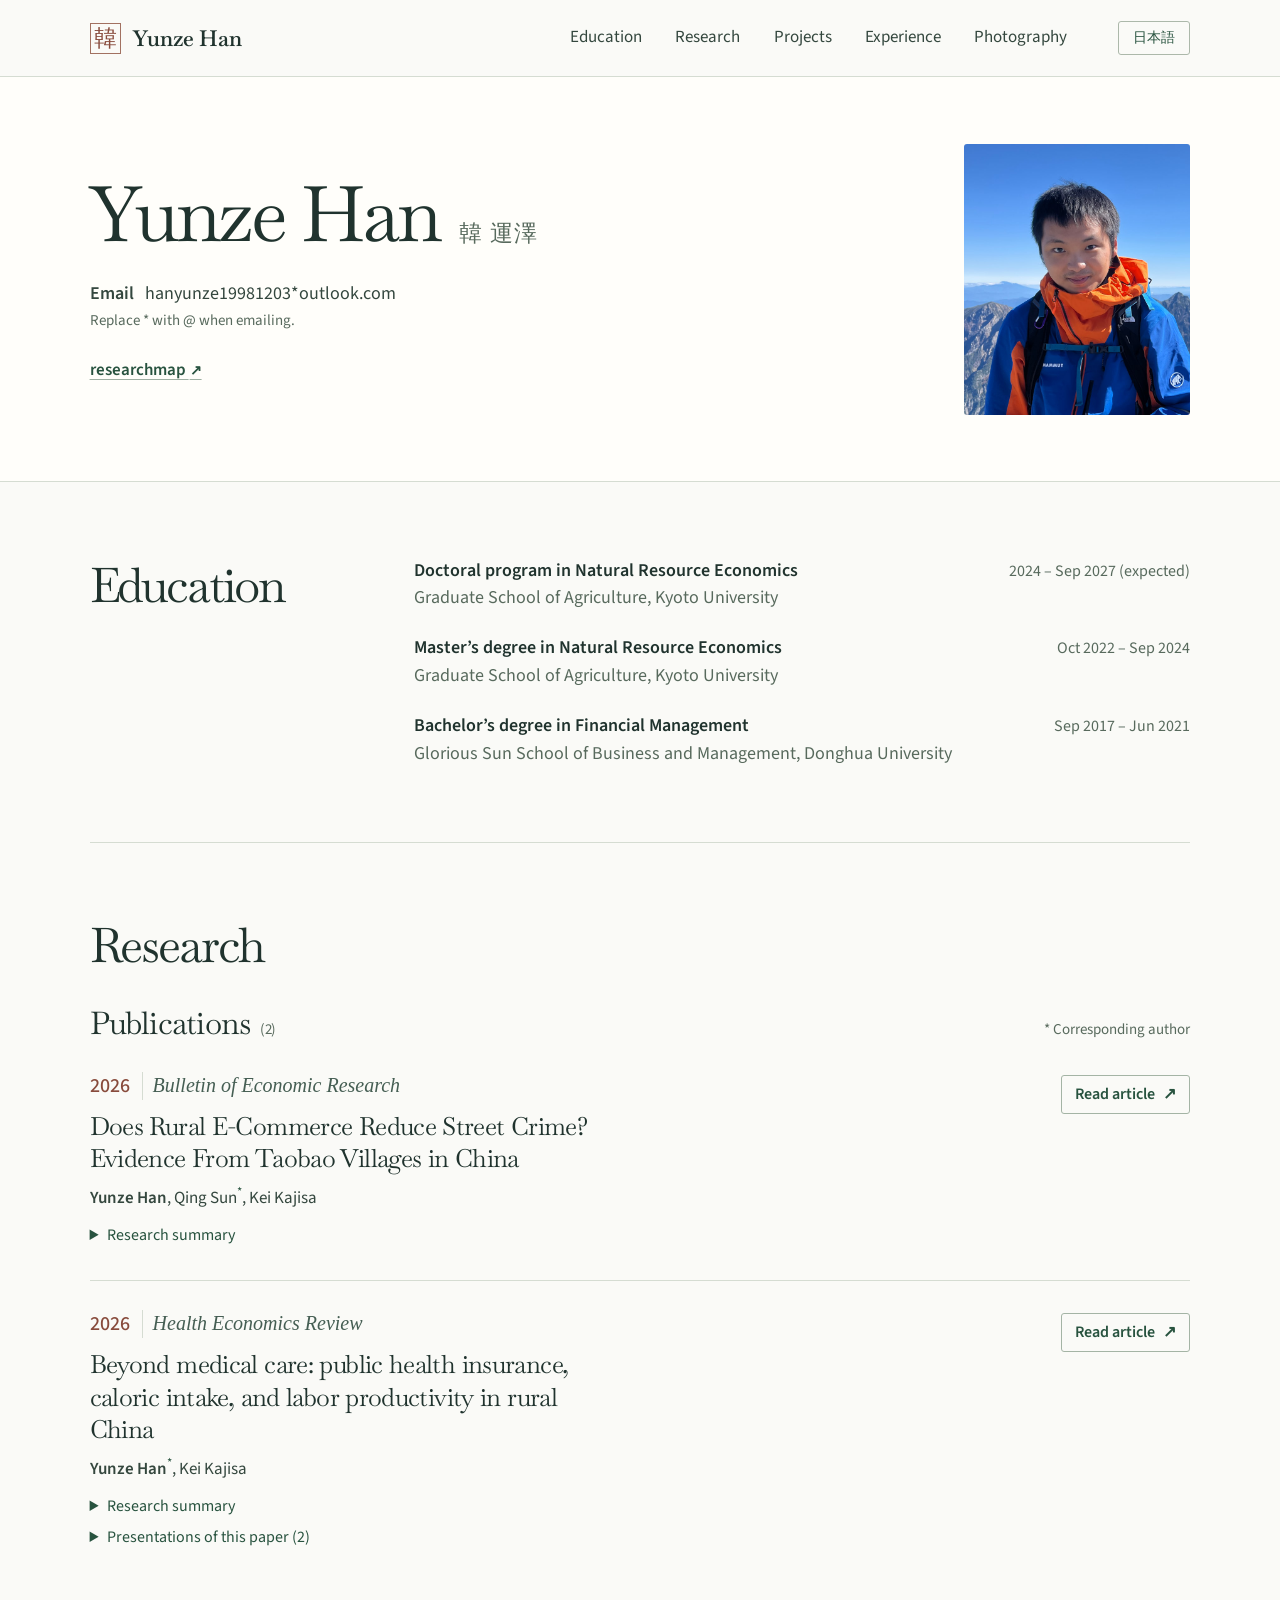
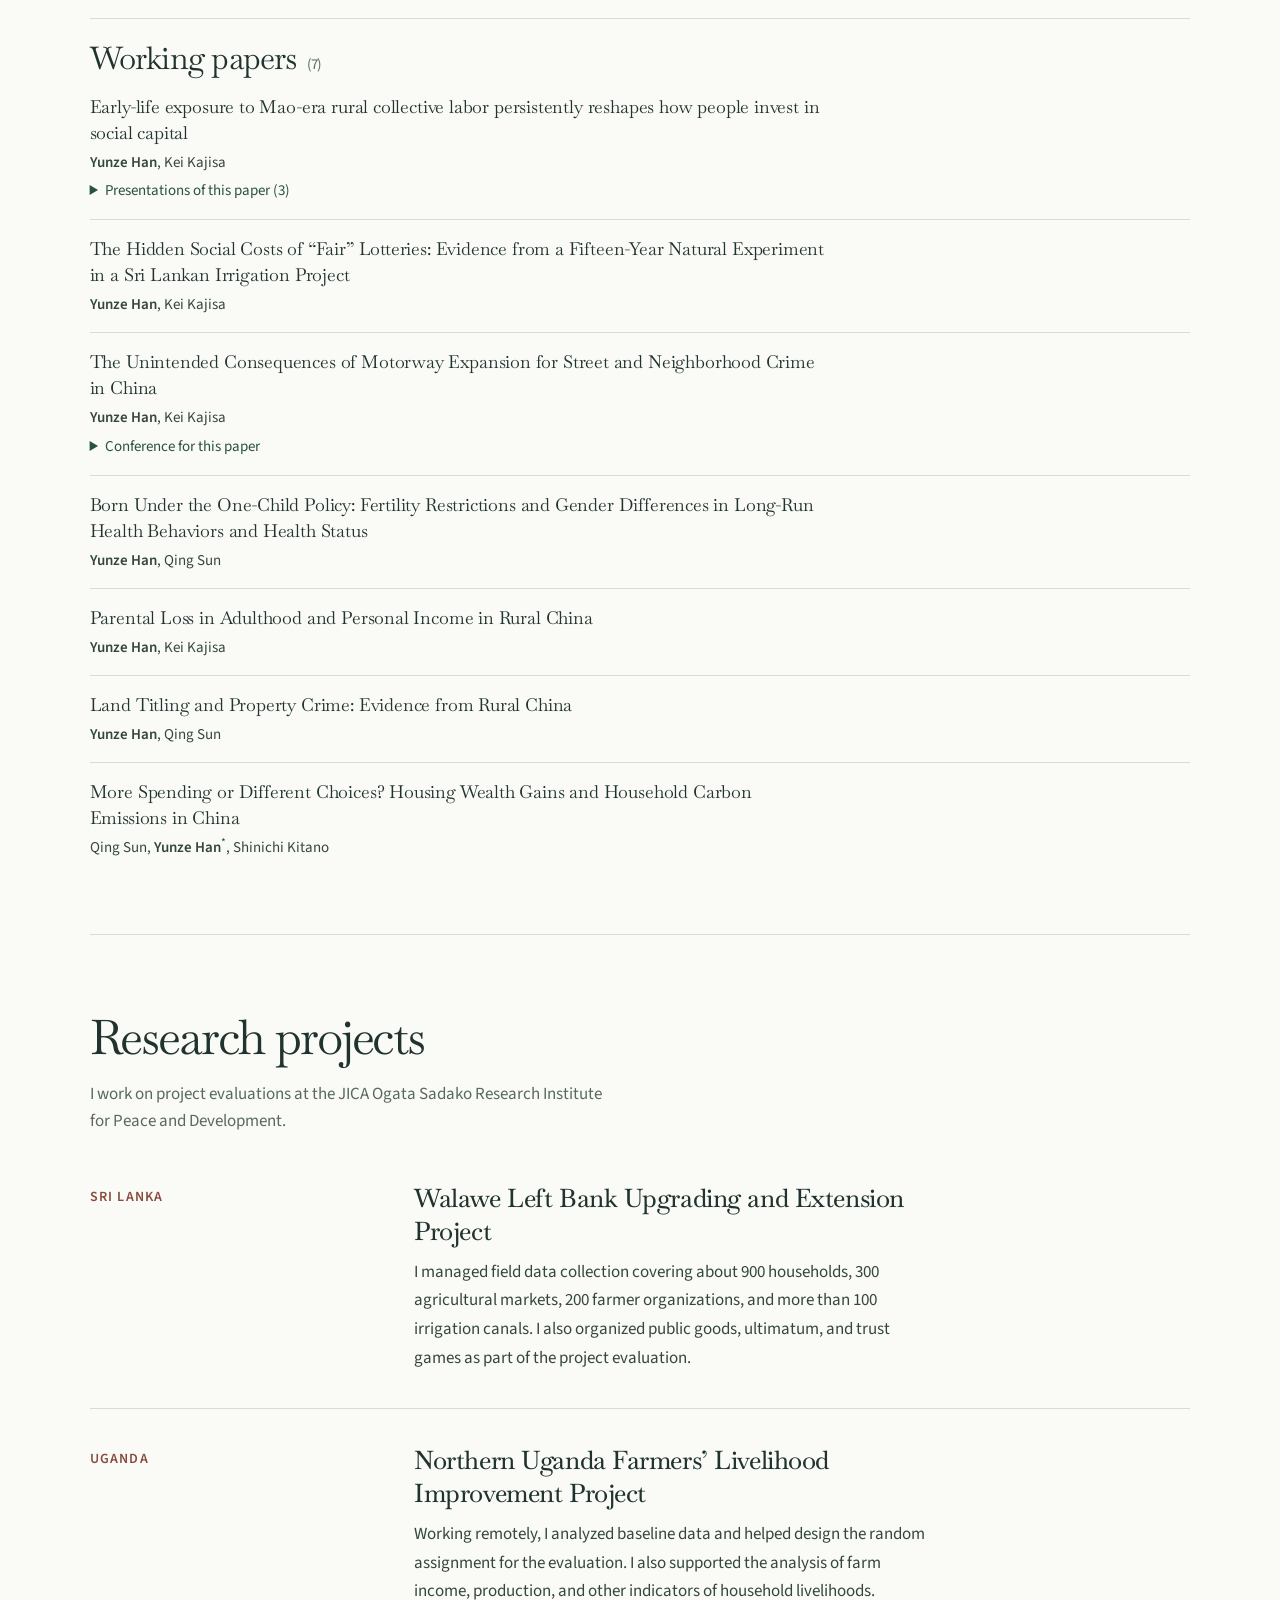
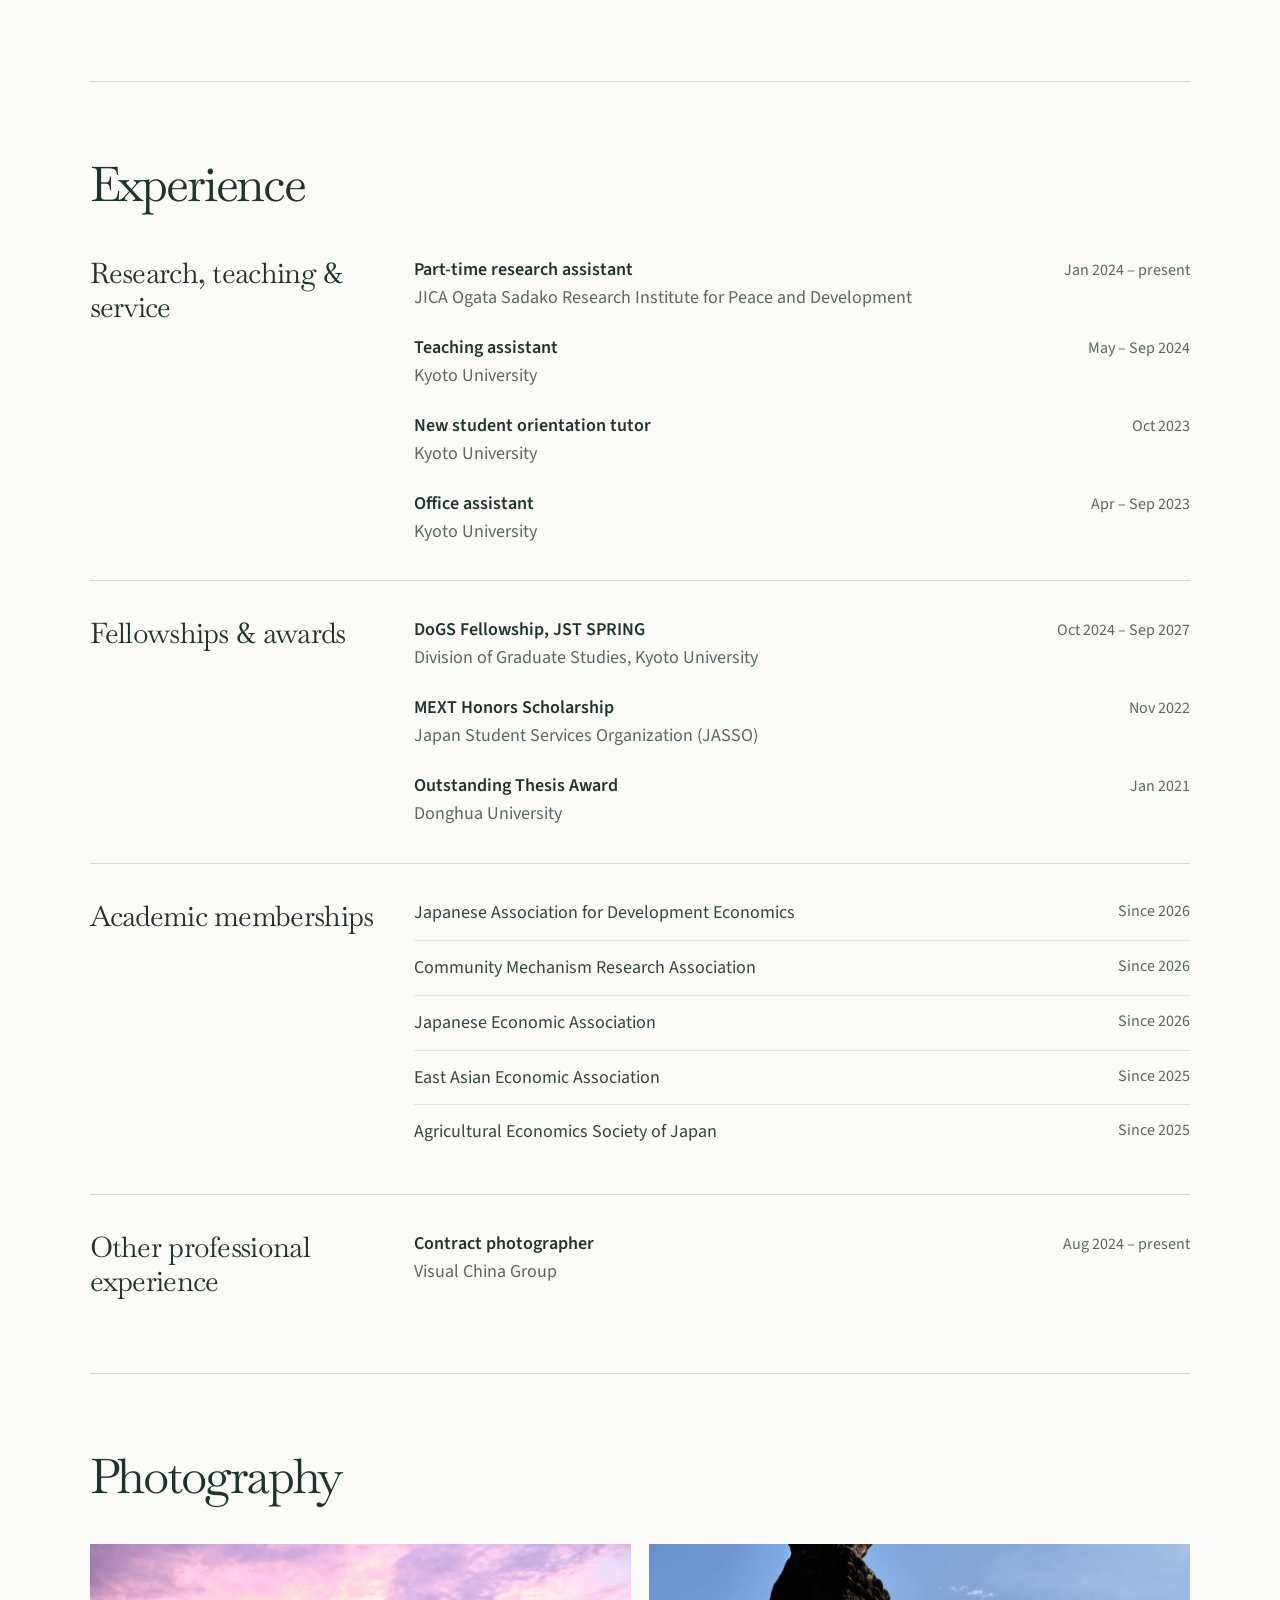
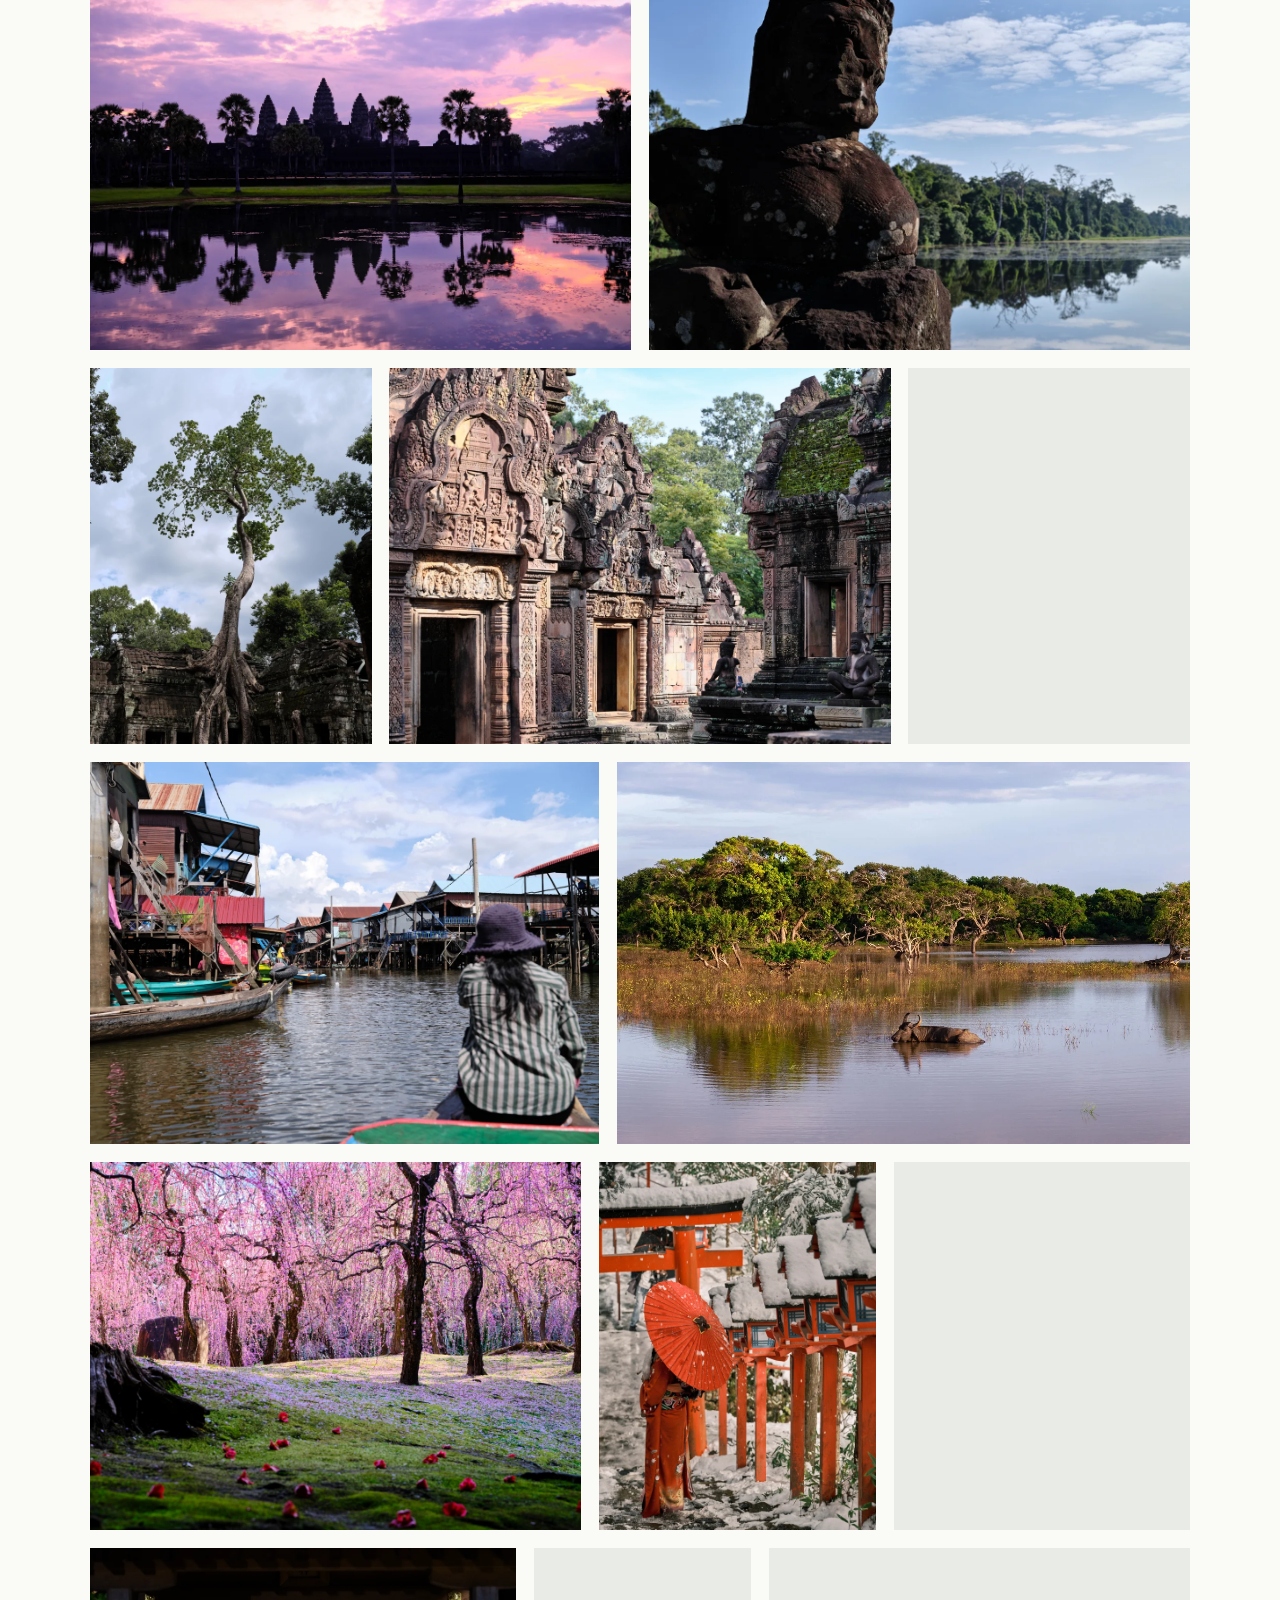
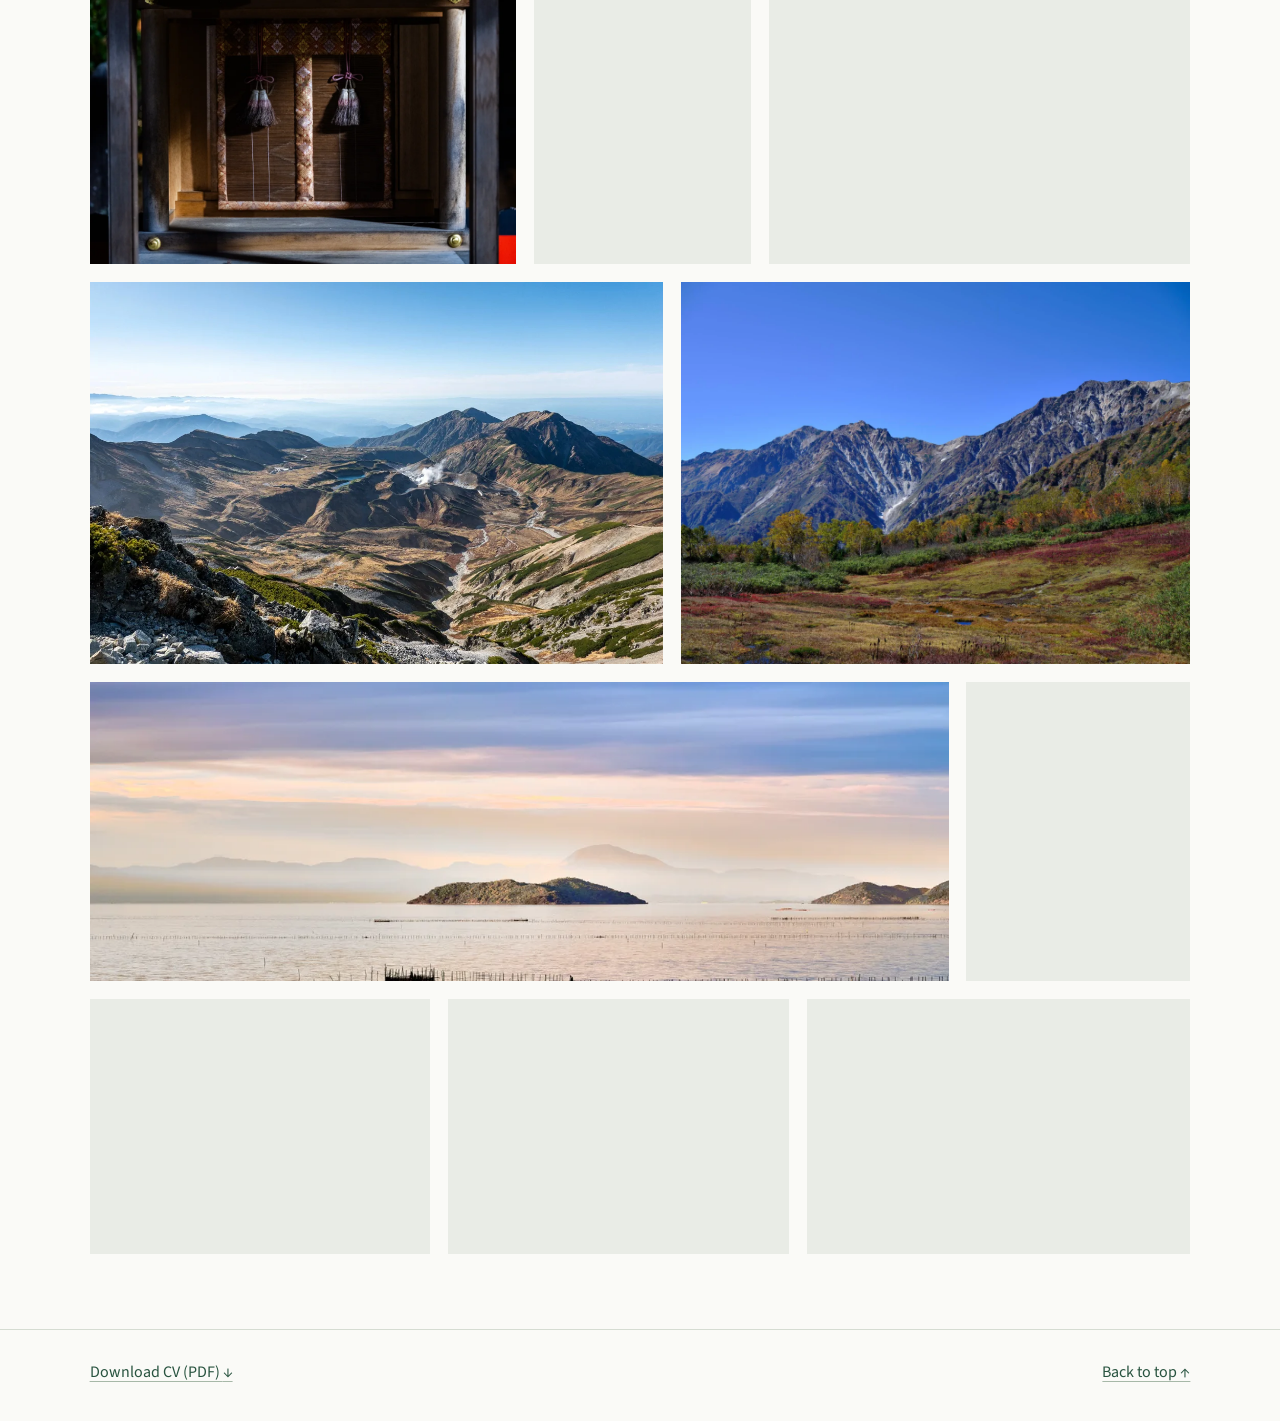
==== index.html @ 9a396796 "Use the Japanese academic term for research projects" ====
<!doctype html>
<html lang="en">
<head>
  <meta charset="utf-8">
  <meta name="viewport" content="width=device-width, initial-scale=1">
  <meta name="theme-color" content="#fafaf7">
  <meta name="description" content="Yunze Han at Kyoto University. Publications, working papers, education, and field projects.">
  <title>Yunze Han | Academic homepage</title>
  <link rel="alternate" hreflang="en" href="index.html">
  <link rel="alternate" hreflang="ja" href="ja.html">
  <link rel="alternate" hreflang="x-default" href="index.html">
  <link rel="icon" href="assets/favicon.png" type="image/png">
  <link rel="stylesheet" href="assets/style.css?v=ffd97375">
  <script src="assets/language.js?v=ef2515bd" defer></script>
  <script src="assets/gallery.js?v=9c5ed4ba" defer></script>
  <script type="application/ld+json">{"@context": "https://schema.org", "@type": "Person", "name": "Yunze Han", "alternateName": ["韩运泽", "韓 運澤"], "affiliation": {"@type": "CollegeOrUniversity", "name": "Kyoto University"}, "sameAs": ["https://researchmap.jp/yunzehan"]}</script>
</head>
<body id="top">
  <a class="skip-link" href="#main">Skip to content</a>
  <header class="masthead"><div class="wrap masthead-inner">
    <a class="brand" href="#top" aria-label="Yunze Han, homepage"><span class="seal" aria-hidden="true" lang="ja">韓</span><span lang="en">Yunze Han</span></a>
    <nav class="section-nav" aria-label="Main navigation"><a href="#education">Education</a><a href="#research">Research</a><a href="#projects">Projects</a><a href="#experience">Experience</a><a href="#photography">Photography</a></nav>
    <a class="language-switch" href="ja.html?v=8eae438b" hreflang="ja" lang="ja" aria-label="日本語で読む">日本語</a>
  </div></header>
  <main id="main">
    <section class="profile" aria-labelledby="profile-name"><div class="wrap profile-inner">
      <div class="profile-copy">
        <h1 id="profile-name">Yunze Han<span class="other-name" lang="ja">韓 運澤</span></h1>
        <div id="contact" class="contact">
          <p><span class="contact-label">Email</span> <span class="email-address" dir="ltr">hanyunze19981203*outlook.com</span></p>
          <p class="contact-hint">Replace * with @ when emailing.</p>
        </div>
        <ul class="profile-links" aria-label="Research profiles">
          <li><a href="https://researchmap.jp/yunzehan" lang="en">researchmap <span class="arrow" aria-hidden="true">↗</span></a></li>
        </ul>
      </div>
      <div class="portrait-frame"><img src="assets/portrait.jpg" alt="Yunze Han in the mountains" width="720" height="864"></div>
    </div></section>
    <div class="wrap page-content">
      <section class="cv-group" id="education" aria-labelledby="education-heading"><h2 id="education-heading">Education</h2><div><ul class="cv-rows"><li><div><strong>Doctoral program in Natural Resource Economics</strong><span>Graduate School of Agriculture, Kyoto University</span></div><span class="cv-date">2024 – Sep 2027 (expected)</span></li><li><div><strong>Master’s degree in Natural Resource Economics</strong><span>Graduate School of Agriculture, Kyoto University</span></div><span class="cv-date">Oct 2022 – Sep 2024</span></li><li><div><strong>Bachelor’s degree in Financial Management</strong><span>Glorious Sun School of Business and Management, Donghua University</span></div><span class="cv-date">Sep 2017 – Jun 2021</span></li></ul></div></section>
      <section class="page-section" id="research" aria-labelledby="research-heading">
        <h2 id="research-heading">Research</h2>
        <section id="publications" class="publications" aria-labelledby="publications-heading">
          <div class="subsection-head"><h3 id="publications-heading">Publications <span class="count">(2)</span></h3>
            <p class="paper-key"><span aria-hidden="true">*</span> Corresponding author</p></div>
          <article class="paper" id="taobao-villages"><div class="paper-line"><div class="paper-info"><p class="journal"><span class="pub-year">2026</span><i lang="en">Bulletin of Economic Research</i></p><h4 class="paper-title" lang="en"><a href="https://doi.org/10.1111/boer.70090">Does Rural E-Commerce Reduce Street Crime? Evidence From Taobao Villages in China</a></h4><p class="authors" lang="en"><strong>Yunze Han</strong>, <span class="marked-author">Qing Sun<sup title="Corresponding author"><span aria-hidden="true">*</span><span class="sr-only" lang="en"> Corresponding author</span></sup></span>, Kei Kajisa</p></div><div class="paper-action"><a class="article-link" href="https://doi.org/10.1111/boer.70090" target="_blank" rel="noopener" title="Open in a new tab">Read article <span aria-hidden="true">↗</span></a></div></div><div class="paper-details"><details class="disclosure"><summary>Research summary</summary><p class="paper-summary">Using data from 2,872 counties in China, we find that property-related street and neighborhood crime fell in counties where Taobao Villages emerged.</p></details></div></article><article class="paper" id="medical-care"><div class="paper-line"><div class="paper-info"><p class="journal"><span class="pub-year">2026</span><i lang="en">Health Economics Review</i></p><h4 class="paper-title" lang="en"><a href="https://doi.org/10.1186/s13561-026-00833-w">Beyond medical care: public health insurance, caloric intake, and labor productivity in rural China</a></h4><p class="authors" lang="en"><span class="marked-author"><strong>Yunze Han</strong><sup title="Corresponding author"><span aria-hidden="true">*</span><span class="sr-only" lang="en"> Corresponding author</span></sup></span>, Kei Kajisa</p></div><div class="paper-action"><a class="article-link" href="https://doi.org/10.1186/s13561-026-00833-w" target="_blank" rel="noopener" title="Open in a new tab">Read article <span aria-hidden="true">↗</span></a></div></div><div class="paper-details"><details class="disclosure"><summary>Research summary</summary><p class="paper-summary">In rural China, public health insurance enrollment was associated with higher caloric intake. People who consumed more calories also earned more per working day in the following survey wave.</p></details><details class="disclosure"><summary>Presentations of this paper (2)</summary><div class="meetings"><ul><li><span class="meeting-date">Mar 2025</span><div>Annual Conference of the Agricultural Economics Society of Japan</div></li><li><span class="meeting-date">Feb 2025</span><div>Kyoto Development Economic Research (KDER) Student Workshop</div></li></ul></div></details></div></article>
        </section>
        <section id="working-papers" class="working-papers" aria-labelledby="working-papers-heading">
          <h3 id="working-papers-heading">Working papers <span class="count">(7)</span></h3>
          <article class="paper" id="collective-labor"><div class="paper-line"><div class="paper-info"><h4 class="paper-title" lang="en">Early-life exposure to Mao-era rural collective labor persistently reshapes how people invest in social capital</h4><p class="authors" lang="en"><strong>Yunze Han</strong>, Kei Kajisa</p></div></div><div class="paper-details"><details class="disclosure"><summary>Presentations of this paper (3)</summary><div class="meetings"><ul><li><span class="meeting-date">Sep 2026</span><div>Autumn Meeting of the Japanese Economic Association</div></li><li><span class="meeting-date">Jun 2026</span><div>1st Annual Conference of the Community Mechanism Research Association <span class="meeting-note">(Session chair)</span></div></li><li><span class="meeting-date">Nov 2025</span><div><span lang="en">20th International Convention of the East Asian Economic Association</span><details class="early-title"><summary>Title on the program</summary><p lang="en">Mandatory Resettlement and Social Capital: The Lasting Effects of China’s Send-Down Movement</p></details></div></li></ul></div></details></div></article><article class="paper" id="irrigation-lotteries"><div class="paper-line"><div class="paper-info"><h4 class="paper-title" lang="en">The Hidden Social Costs of “Fair” Lotteries: Evidence from a Fifteen-Year Natural Experiment in a Sri Lankan Irrigation Project</h4><p class="authors" lang="en"><strong>Yunze Han</strong>, Kei Kajisa</p></div></div><div class="paper-details"></div></article><article class="paper" id="motorway-expansion"><div class="paper-line"><div class="paper-info"><h4 class="paper-title" lang="en">The Unintended Consequences of Motorway Expansion for Street and Neighborhood Crime in China</h4><p class="authors" lang="en"><strong>Yunze Han</strong>, Kei Kajisa</p></div></div><div class="paper-details"><details class="disclosure"><summary>Conference for this paper</summary><div class="meetings"><ul><li><span class="meeting-date">Nov 2026</span><div><span lang="en">21st International Convention of the East Asian Economic Association</span></div></li></ul></div></details></div></article><article class="paper" id="one-child-policy"><div class="paper-line"><div class="paper-info"><h4 class="paper-title" lang="en">Born Under the One-Child Policy: Fertility Restrictions and Gender Differences in Long-Run Health Behaviors and Health Status</h4><p class="authors" lang="en"><strong>Yunze Han</strong>, Qing Sun</p></div></div><div class="paper-details"></div></article><article class="paper" id="parental-loss"><div class="paper-line"><div class="paper-info"><h4 class="paper-title" lang="en">Parental Loss in Adulthood and Personal Income in Rural China</h4><p class="authors" lang="en"><strong>Yunze Han</strong>, Kei Kajisa</p></div></div><div class="paper-details"></div></article><article class="paper" id="land-titling"><div class="paper-line"><div class="paper-info"><h4 class="paper-title" lang="en">Land Titling and Property Crime: Evidence from Rural China</h4><p class="authors" lang="en"><strong>Yunze Han</strong>, Qing Sun</p></div></div><div class="paper-details"></div></article><article class="paper" id="housing-wealth"><div class="paper-line"><div class="paper-info"><h4 class="paper-title" lang="en">More Spending or Different Choices? Housing Wealth Gains and Household Carbon Emissions in China</h4><p class="authors" lang="en">Qing Sun, <span class="marked-author"><strong>Yunze Han</strong><sup title="Corresponding author"><span aria-hidden="true">*</span><span class="sr-only" lang="en"> Corresponding author</span></sup></span>, Shinichi Kitano</p></div></div><div class="paper-details"></div></article>
        </section>
      </section>
      <section class="page-section" id="projects" aria-labelledby="projects-heading">
        <h2 id="projects-heading">Research projects</h2>
        <p class="section-intro">I work on project evaluations at the JICA Ogata Sadako Research Institute for Peace and Development.</p>
        <article class="project" id="sri-lanka"><p class="small-label">Sri Lanka</p><div><h3>Walawe Left Bank Upgrading and Extension Project</h3><p>I managed field data collection covering about 900 households, 300 agricultural markets, 200 farmer organizations, and more than 100 irrigation canals. I also organized public goods, ultimatum, and trust games as part of the project evaluation.</p></div></article><article class="project" id="uganda"><p class="small-label">Uganda</p><div><h3>Northern Uganda Farmers’ Livelihood Improvement Project</h3><p>Working remotely, I analyzed baseline data and helped design the random assignment for the evaluation. I also supported the analysis of farm income, production, and other indicators of household livelihoods.</p></div></article>
      </section>
      <section class="page-section experience" id="experience" aria-labelledby="experience-heading">
        <h2 id="experience-heading">Experience</h2><section class="cv-group" id="appointments" aria-labelledby="appointments-heading"><h3 id="appointments-heading">Research, teaching &amp; service</h3><div><ul class="cv-rows"><li><div><strong>Part-time research assistant</strong><span>JICA Ogata Sadako Research Institute for Peace and Development</span></div><span class="cv-date">Jan 2024 – present</span></li><li><div><strong>Teaching assistant</strong><span>Kyoto University</span></div><span class="cv-date">May – Sep 2024</span></li><li><div><strong>New student orientation tutor</strong><span>Kyoto University</span></div><span class="cv-date">Oct 2023</span></li><li><div><strong>Office assistant</strong><span>Kyoto University</span></div><span class="cv-date">Apr – Sep 2023</span></li></ul></div></section><section class="cv-group" id="awards" aria-labelledby="awards-heading"><h3 id="awards-heading">Fellowships &amp; awards</h3><div><ul class="cv-rows"><li><div><strong>DoGS Fellowship, JST SPRING</strong><span>Division of Graduate Studies, Kyoto University</span></div><span class="cv-date">Oct 2024 – Sep 2027</span></li><li><div><strong>MEXT Honors Scholarship</strong><span>Japan Student Services Organization (JASSO)</span></div><span class="cv-date">Nov 2022</span></li><li><div><strong>Outstanding Thesis Award</strong><span>Donghua University</span></div><span class="cv-date">Jan 2021</span></li></ul></div></section><section class="cv-group" id="memberships" aria-labelledby="memberships-heading"><h3 id="memberships-heading">Academic memberships</h3><div><ul class="memberships"><li><span>Japanese Association for Development Economics</span><span class="cv-date">Since 2026</span></li><li><span>Community Mechanism Research Association</span><span class="cv-date">Since 2026</span></li><li><span>Japanese Economic Association</span><span class="cv-date">Since 2026</span></li><li><span>East Asian Economic Association</span><span class="cv-date">Since 2025</span></li><li><span>Agricultural Economics Society of Japan</span><span class="cv-date">Since 2025</span></li></ul></div></section><section class="cv-group" id="other-experience" aria-labelledby="other-experience-heading"><h3 id="other-experience-heading">Other professional experience</h3><div><ul class="cv-rows"><li><div><strong>Contract photographer</strong><span>Visual China Group</span></div><span class="cv-date">Aug 2024 – present</span></li></ul></div></section>
      </section>
      <section class="page-section" id="photography" aria-labelledby="photography-heading">
        <h2 id="photography-heading">Photography</h2>
        <div class="photo-gallery"><div class="photo-row"><a class="gallery-photo" href="assets/photography/temple-reflection.jpg" style="--ratio:1.33333"><img src="assets/photography/previews/temple-reflection.webp" width="11648" height="8736" loading="lazy" decoding="async" alt="Temple towers and palm trees reflected in water beneath a pink sky."></a><a class="gallery-photo" href="assets/photography/stone-figure.jpg" style="--ratio:1.33337"><img src="assets/photography/previews/stone-figure.webp" width="11115" height="8336" loading="lazy" decoding="async" alt="A carved stone figure beside a lake fringed with trees."></a></div><div class="photo-row"><a class="gallery-photo" href="assets/photography/tree-and-stone.jpg" style="--ratio:0.75000"><img src="assets/photography/previews/tree-and-stone.webp" width="8736" height="11648" loading="lazy" decoding="async" alt="A tall tree rises above dark stone ruins."></a><a class="gallery-photo" href="assets/photography/carved-doorways.jpg" style="--ratio:1.33329"><img src="assets/photography/previews/carved-doorways.webp" width="11253" height="8440" loading="lazy" decoding="async" alt="Carved stone doorways around a sunlit temple courtyard."></a><a class="gallery-photo" href="assets/photography/tree-lined-water.jpg" style="--ratio:0.75000"><img src="assets/photography/previews/tree-lined-water.webp" width="8736" height="11648" loading="lazy" decoding="async" alt="Clouds reflected between two wooded banks."></a></div><div class="photo-row"><a class="gallery-photo" href="assets/photography/waterway.jpg" style="--ratio:1.33333"><img src="assets/photography/previews/waterway.webp" width="11648" height="8736" loading="lazy" decoding="async" alt="A view from a boat passing houses along a waterway."></a><a class="gallery-photo" href="assets/photography/buffalo-in-water.jpg" style="--ratio:1.50059"><img src="assets/photography/previews/buffalo-in-water.webp" width="2560" height="1706" loading="lazy" decoding="async" alt="A water buffalo stands in still water beside a wooded bank."></a></div><div class="photo-row"><a class="gallery-photo" href="assets/photography/blossom-grove.jpg" style="--ratio:1.33333"><img src="assets/photography/previews/blossom-grove.webp" width="11648" height="8736" loading="lazy" decoding="async" alt="Pink blossom hangs over a grove scattered with fallen petals."></a><a class="gallery-photo" href="assets/photography/snow-and-parasol.jpg" style="--ratio:0.75000"><img src="assets/photography/previews/snow-and-parasol.webp" width="6528" height="8704" loading="lazy" decoding="async" alt="A red parasol among vermilion gates in the snow."></a><a class="gallery-photo" href="assets/photography/bird-in-blossom.jpg" style="--ratio:0.80460"><img src="assets/photography/previews/bird-in-blossom.webp" width="1433" height="1781" loading="lazy" decoding="async" alt="A small green bird among pink blossoms."></a></div><div class="photo-row"><a class="gallery-photo" href="assets/photography/shrine-interior.jpg" style="--ratio:1.34904"><img src="assets/photography/previews/shrine-interior.webp" width="11425" height="8469" loading="lazy" decoding="async" alt="Two tassels in the shadows behind the frame of a wooden shrine."></a><a class="gallery-photo" href="assets/photography/festival-procession.jpg" style="--ratio:0.68949"><img src="assets/photography/previews/festival-procession.webp" width="6897" height="10003" loading="lazy" decoding="async" alt="People in white walk alongside a tall festival float on a city street."></a><a class="gallery-photo" href="assets/photography/rooftops-at-dusk.jpg" style="--ratio:1.33333"><img src="assets/photography/previews/rooftops-at-dusk.webp" width="11648" height="8736" loading="lazy" decoding="async" alt="Warm evening light over city rooftops and distant mountain ridges."></a></div><div class="photo-row"><a class="gallery-photo" href="assets/photography/mountain-basin.jpg" style="--ratio:1.50059"><img src="assets/photography/previews/mountain-basin.webp" width="2560" height="1706" loading="lazy" decoding="async" alt="A rocky mountain basin seen from a high ridge beneath a clear sky."></a><a class="gallery-photo" href="assets/photography/autumn-ridge.jpg" style="--ratio:1.33333"><img src="assets/photography/previews/autumn-ridge.webp" width="2560" height="1920" loading="lazy" decoding="async" alt="A mountain ridge above a valley of red and green foliage."></a></div><div class="photo-row"><a class="gallery-photo" href="assets/photography/islands-in-haze.jpg" style="--ratio:2.87709"><img src="assets/photography/previews/islands-in-haze.webp" width="8099" height="2815" loading="lazy" decoding="async" alt="Low islands in a wide expanse of pale water and distant haze."></a><a class="gallery-photo" href="assets/photography/moon-over-water.jpg" style="--ratio:0.75007"><img src="assets/photography/previews/moon-over-water.webp" width="2761" height="3681" loading="lazy" decoding="async" alt="A golden moon above dark hills, with a reflection on the water."></a></div><div class="photo-row"><a class="gallery-photo" href="assets/photography/sheltered-bay.jpg" style="--ratio:1.33326"><img src="assets/photography/previews/sheltered-bay.webp" width="11530" height="8648" loading="lazy" decoding="async" alt="A boat and floating platforms in a blue bay between wooded hills."></a><a class="gallery-photo" href="assets/photography/gull-over-water.jpg" style="--ratio:1.33333"><img src="assets/photography/previews/gull-over-water.webp" width="11648" height="8736" loading="lazy" decoding="async" alt="A gull in flight above sunlit blue water."></a><a class="gallery-photo" href="assets/photography/rock-offshore.jpg" style="--ratio:1.50059"><img src="assets/photography/previews/rock-offshore.webp" width="2560" height="1706" loading="lazy" decoding="async" alt="Waves break on a sandy beach in front of a rocky islet."></a></div></div>
        <dialog class="photo-viewer" aria-label="Photograph viewer">
          <div class="viewer-bar"><div class="viewer-navigation">
            <button type="button" data-step="-1" aria-label="Previous photograph">←</button>
            <span class="viewer-count" aria-live="polite" aria-atomic="true"></span>
            <button type="button" data-step="1" aria-label="Next photograph">→</button>
          </div><form method="dialog"><button autofocus>Close <span aria-hidden="true">×</span></button></form></div>
          <img class="viewer-image" alt="">
        </dialog>
      </section>
    </div>
  </main>
  <footer class="footer"><div class="wrap footer-inner">
    <a href="assets/yunze-han-cv.pdf?v=78d4f49a">Download CV (PDF) <span aria-hidden="true">↓</span></a>
    <a class="back-link" href="#top">Back to top ↑</a>
  </div></footer>
</body></html>
---- assets/style.css ----
@font-face {
  font-family: Baskervville;
  src: url("baskervville-latin.woff2") format("woff2");
  font-weight: 400 700;
  font-display: swap;
}
@font-face {
  font-family: "Source Sans 3";
  src: url("source-sans-3-latin.woff2") format("woff2");
  font-weight: 300 800;
  font-display: swap;
}

:root {
  --paper: #fafaf7;
  --white: #fffefa;
  --ink: #20332e;
  --body: #34473e;
  --muted: #586a5d;
  --green: #28533f;
  --clay: #884b3c;
  --rule: #d5dcd2;
  --serif: Baskervville, Georgia, "Yu Mincho", "Hiragino Mincho ProN", serif;
  --sans: "Source Sans 3", "Yu Gothic", "Hiragino Kaku Gothic ProN", Meiryo, sans-serif;
  --secondary-paper-size: clamp(17px, 1.4vw, 20px);
  --journal-size: 20px;
  --masthead-height: 77px;
  color-scheme: light;
}
* { box-sizing: border-box; }
html { scroll-padding-top: calc(var(--masthead-height) + 18px); }
@media (prefers-reduced-motion: no-preference) {
  html:has(a[href^="#"]:focus) { scroll-behavior: smooth; }
}
body { margin: 0; padding-top: var(--masthead-height); background: var(--paper); color: var(--body); font: 400 18px/1.6 var(--sans); -webkit-text-size-adjust: 100%; }
.wrap { width: min(1120px, 86%); margin-inline: auto; }
h1, h2, h3, h4, p, ul { margin: 0; }
h1, h2, h3, h4 { color: var(--ink); font: 400 1em/1.2 var(--serif); }
h1, h2 { letter-spacing: -.045em; }
a { color: var(--green); text-underline-offset: .22em; text-decoration-thickness: 1px; }
a:hover, summary:hover { color: var(--clay); }
a:focus-visible, summary:focus-visible { outline: 2px solid var(--clay); outline-offset: 4px; border-radius: 2px; }
::selection { background: #dbe7d7; color: var(--ink); }
ul { list-style: none; padding: 0; }
.sr-only { position: absolute; width: 1px; height: 1px; overflow: hidden; clip-path: inset(50%); white-space: nowrap; }
.skip-link { position: fixed; z-index: 6; top: 8px; left: 12px; padding: 8px 15px; background: white; transform: translateY(-150%); }
.skip-link:focus { transform: none; }

.masthead { position: fixed; inset: 0 0 auto; z-index: 3; border-bottom: 1px solid var(--rule); background: var(--paper); }
.masthead-inner { display: grid; grid-template-columns: minmax(max-content,1fr) auto auto; align-items: center; gap: clamp(20px,4vw,62px); min-height: 76px; }
.brand { width: fit-content; display: inline-flex; align-items: center; gap: 12px; color: var(--ink); font: 600 22px/1.2 var(--serif); text-decoration: none; white-space: nowrap; }
.seal { display: grid; place-items: center; width: 31px; height: 31px; border: 1px solid #a27161; color: var(--clay); font: 400 23px/1 "Yu Mincho","Hiragino Mincho ProN",serif; }
.section-nav { display: flex; align-items: center; gap: clamp(16px,2.6vw,38px); }
.section-nav a { padding: 6px 0; color: var(--body); font-size: 17px; text-decoration: none; white-space: nowrap; }
.section-nav a:hover, .section-nav a[aria-current] { color: var(--green); text-decoration: underline; text-underline-offset: .45em; }
.language-switch { min-width: 72px; border: 1px solid #acb8aa; border-radius: 3px; padding: 5px 12px; text-align: center; font-size: 14px; text-decoration: none; }
.language-switch:hover { background: #ebf0e8; }

.profile { background: var(--white); border-bottom: 1px solid var(--rule); }
.profile-inner { display: grid; grid-template-columns: minmax(0,1fr) minmax(165px,24%); align-items: center; gap: clamp(32px,7vw,112px); padding-block: clamp(43px,5.2vw,77px); }
.profile h1 { display: flex; flex-wrap: wrap; align-items: baseline; gap: 2px 19px; font-size: clamp(55px,6vw,84px); line-height: 1.08; }
.other-name { color: var(--muted); font: 400 23px/1.3 "Yu Mincho","Hiragino Mincho ProN",Georgia,serif; letter-spacing: .055em; }
.contact { margin-top: 24px; }
.contact-label { font-weight: 600; margin-inline-end: .4em; }
.email-address { overflow-wrap: anywhere; }
.contact-hint { color: var(--muted); font-size: 15px; }
.profile-links { display: flex; flex-wrap: wrap; gap: 6px 25px; margin-top: 23px; }
.profile-links a { font-size: 17px; font-weight: 600; text-decoration-color: #9eafa2; }
.arrow { margin-left: 1px; font-size: .85em; }
.portrait-frame { width: 100%; max-width: 226px; justify-self: end; }
.portrait-frame img { display: block; width: 100%; height: auto; aspect-ratio: 5 / 6; object-fit: cover; border-radius: 3px; }

.page-section, .page-content > .cv-group { padding-block: clamp(48px,5.8vw,82px); }
.page-content > section + section, .project + .project, .cv-group + .cv-group { border-top: 1px solid var(--rule); }
.page-section > h2, .page-content > .cv-group > h2 { font-size: clamp(37px,3.75vw,53px); }
.publications { margin-top: 30px; }
.subsection-head { display: flex; align-items: baseline; justify-content: space-between; gap: 10px 22px; flex-wrap: wrap; }
.subsection-head h3, .working-papers h3 { font-size: clamp(27px,2.45vw,35px); letter-spacing: -.025em; }
.paper-key, .count { color: var(--muted); font: 400 15px/1.4 var(--sans); }
.count { margin-inline-start: .2em; }
.paper { padding-block: 28px 31px; }
.paper + .paper { border-top: 1px solid var(--rule); }
.paper-line { display: grid; grid-template-columns: minmax(0,1fr) auto; gap: clamp(26px,6vw,88px); align-items: start; }
.journal { display: flex; gap: 10px; flex-wrap: wrap; align-items: baseline; margin-bottom: 10px; color: var(--muted); font-size: 16px; }
.journal i { color: #455e53; font: italic 400 var(--journal-size)/1.4 Georgia,"Times New Roman","Yu Mincho","Hiragino Mincho ProN",serif; }
.pub-year, .small-label { color: var(--clay); font: 600 14px/1.4 var(--sans); }
.pub-year { padding-right: 12px; border-right: 1px solid var(--rule); font-size: var(--journal-size); font-weight: 500; font-variant-numeric: tabular-nums; }
.paper-title { max-width: 44ch; font-size: clamp(23px, calc(2.12vw - 2px), 29px); letter-spacing: -.025em; line-height: 1.3; }
.paper-title a { color: var(--ink); text-decoration: none; }
.paper-title a:hover { color: var(--green); text-decoration: underline; }
.authors { margin-top: 10px; font-size: 17px; line-height: 1.55; }
.authors strong { font-weight: 600; }
.marked-author { white-space: nowrap; }
.marked-author sup { color: var(--green); font-size: .75em; line-height: 0; }
.paper-action { justify-self: end; padding-top: 4px; }
.article-link { display: inline-flex; align-items: center; gap: 8px; font-size: 16px; white-space: nowrap; }
.article-link { padding: 6px 13px; border: 1px solid #a4b4a5; border-radius: 3px; text-decoration: none; font-weight: 600; }
.article-link:hover { border-color: var(--green); background: #ebf0e8; }
.paper-details { max-width: 760px; }
.disclosure { margin-top: 12px; font-size: 16px; }
.disclosure + .disclosure { margin-top: 5px; }
summary { width: fit-content; cursor: pointer; color: var(--green); }
.paper-summary { max-width: 64ch; padding: 10px 0 0 16px; }
.meetings { margin: 10px 0 0 6px; padding-left: 15px; border-left: 2px solid var(--rule); }
.meetings li { display: grid; grid-template-columns: 5em minmax(0,1fr); gap: 8px; margin-top: 9px; }
.meeting-date, .meeting-note, .cv-date { color: var(--muted); }
.meeting-date, .cv-date { font-variant-numeric: tabular-nums; }
.early-title { margin-top: 2px; font-size: 15px; }
.early-title p { margin-top: 5px; font-style: italic; }
.working-papers { margin-top: 37px; padding-top: 21px; border-top: 1px solid var(--rule); }
.working-papers .paper { padding-block: 16px; }
.working-papers .paper-line { display: block; }
.working-papers .paper-title { max-width: 82ch; font-size: var(--secondary-paper-size); line-height: 1.45; letter-spacing: -.01em; }
.working-papers .authors, .working-papers .disclosure { margin-top: 5px; font-size: 15px; }
.working-papers .paper:last-child { padding-bottom: 0; }

.section-intro { max-width: 65ch; margin: 14px 0 12px; font-size: 17px; color: var(--muted); }
.project, .cv-group { display: grid; grid-template-columns: minmax(150px,26%) minmax(0,1fr); gap: clamp(26px,3vw,44px); padding-block: 35px; }
.small-label { padding-top: 6px; letter-spacing: .085em; text-transform: uppercase; }
.project h3 { max-width: 40ch; font-size: clamp(22px,2vw,27px); font-weight: 500; letter-spacing: -.017em; line-height: 1.3; }
.project div > p { max-width: 65ch; margin-top: 9px; font-size: 17px; line-height: 1.7; }
.project:last-child, .experience .cv-group:last-child { padding-bottom: 0; }
.experience > h2 { margin-bottom: 8px; }
.cv-group h3 { font-size: clamp(24px,2.22vw,31px); letter-spacing: -.025em; }
.cv-rows li { display: flex; justify-content: space-between; align-items: baseline; gap: 6px 24px; }
.cv-rows li, .memberships li { line-height: 1.55; }
.cv-rows li + li { margin-top: 22px; }
.cv-rows strong { display: block; color: var(--ink); font-weight: 600; }
.cv-rows li div > span { display: block; color: var(--muted); }
.cv-date { flex: 0 0 auto; font-size: 16px; text-align: right; }
.memberships li { display: grid; grid-template-columns: minmax(0,1fr) 7em; gap: 4px clamp(30px,5vw,78px); padding-block: 13px; }
.memberships li:first-child { padding-top: 0; }
.memberships li + li { border-top: 1px solid #e0e5dd; }
.footer { border-top: 1px solid var(--rule); }
.footer-inner { display: flex; flex-wrap: wrap; align-items: baseline; justify-content: space-between; gap: 16px; padding-block: 30px 36px; font-size: 16px; }
.footer a { text-decoration-color: #a7b8a8; }
html[lang="ja"] .profile h1 { font-size: clamp(43px,5vw,68px); letter-spacing: .02em; }
html[lang="ja"] .other-name { font-family: var(--serif); letter-spacing: -.025em; }
html[lang="ja"] .project div > p { line-height: 1.85; }
html[lang="ja"] .meetings li { grid-template-columns: 6.1em minmax(0,1fr); }

.photo-gallery { --gallery-gap: clamp(10px,1.4vw,19px); display: grid; gap: var(--gallery-gap); margin-top: clamp(23px,3vw,39px); }
.photo-row { display: flex; align-items: flex-start; gap: var(--gallery-gap); }
.gallery-photo { display: block; min-width: 0; flex: var(--ratio) 1 0%; cursor: zoom-in; }
.gallery-photo img { display: block; width: 100%; height: auto; background: #e9ece6; }
.photo-open { overflow: hidden; }
.photo-viewer { box-sizing: border-box; width: min(1440px,96vw); max-width: none; max-height: 96vh; max-height: 96dvh; padding: 12px clamp(10px,1.8vw,26px) 18px; border: 0; background: #19231f; color: #f6f6ee; }
.photo-viewer::backdrop { background: rgb(12 17 15 / 90%); }
.viewer-bar, .viewer-navigation { display: flex; align-items: center; gap: 10px; }
.viewer-bar { justify-content: space-between; margin-bottom: 9px; }
.viewer-bar button { padding: 5px 10px; min-width: 40px; min-height: 40px; border: 1px solid #6b7970; border-radius: 3px; background: transparent; color: inherit; font: inherit; line-height: 1; cursor: pointer; }
.viewer-bar button:hover { background: #34433b; }
.viewer-bar button:focus-visible { outline: 2px solid white; outline-offset: 2px; }
.viewer-count { min-width: 4em; text-align: center; font-size: 15px; font-variant-numeric: tabular-nums; }
.viewer-image { display: block; width: 100%; height: calc(92vh - 82px); height: calc(92dvh - 82px); object-fit: contain; }

@media (max-width: 850px) {
  .wrap { width: 89%; }
  .masthead-inner { gap: 18px; }
  .profile-inner { gap: 36px; }
  .cv-rows li { display: block; }
  .cv-rows .cv-date { display: block; margin-top: 3px; text-align: left; }
}
@media (max-width: 800px) {
  :root { --masthead-height: 85px; }
  .masthead-inner { min-height: 0; grid-template-columns: 1fr auto; gap: 4px 12px; padding-block: 9px 5px; }
  .brand { font-size: 19px; gap: 8px; }
  .seal { width: 26px; height: 26px; font-size: 18px; }
  .section-nav { grid-column: 1 / -1; grid-row: 2; width: 100%; justify-content: space-between; gap: 6px; }
  .section-nav a { font-size: clamp(13px,3.55vw,15px); padding-block: 6px; }
  .language-switch { grid-column: 2; grid-row: 1; min-width: 0; padding: 3px 9px; }
}
@media (max-width: 670px) {
  :root { --journal-size: 18px; }
  .wrap { width: calc(100% - 40px); }
  .photo-gallery { --preferred-height: clamp(145px,32vw,205px); display: flex; flex-wrap: wrap; gap: 10px; }
  .photo-row { display: contents; }
  .gallery-photo { flex-basis: calc(var(--ratio) * var(--preferred-height)); }
  .profile-inner { grid-template-columns: minmax(0,1fr) 112px; gap: 9px 16px; padding-block: 32px 34px; }
  .profile-copy { display: contents; }
  .profile h1 { grid-column: 1; grid-row: 1; align-self: end; font-size: clamp(38px,8.6vw,54px); gap: 3px 13px; }
  .other-name { font-size: 17px; }
  .profile-links { grid-column: 1; grid-row: 2; align-self: start; margin: 4px 0 0; gap: 5px 17px; }
  .profile-links a { font-size: 15px; }
  .contact { grid-column: 1 / -1; grid-row: 3; margin-top: 8px; font-size: 17px; }
  .portrait-frame { grid-column: 2; grid-row: 1 / 3; width: 100%; }
  .page-section, .page-content > .cv-group { padding-block: 38px; }
  .page-section > h2, .page-content > .cv-group > h2 { font-size: 37px; }
  .publications { margin-top: 21px; }
  .paper { padding-block: 23px; }
  .paper-line { grid-template-columns: 1fr; gap: 11px; }
  .paper-action { justify-self: start; padding: 0; }
  .journal { margin-bottom: 8px; }
  .authors { margin-top: 7px; }
  .article-link { padding: 4px 10px; }
  .working-papers { margin-top: 26px; }
  .project, .cv-group { display: block; padding-block: 26px; }
  .project .small-label { margin-bottom: 11px; padding: 0; }
  .cv-group h2, .cv-group h3 { margin-bottom: 19px; }
  .memberships li { grid-template-columns: 1fr; row-gap: 2px; padding-block: 12px; }
  .memberships .cv-date { text-align: left; }
  .footer-inner { padding-block: 22px 28px; }
}
@media (max-width: 395px) {
  .wrap { width: calc(100% - 32px); }
  .masthead-inner { width: calc(100% - 16px); }
  .section-nav { gap: 2px; }
  .profile-inner { grid-template-columns: minmax(0,1fr) 86px; }
  .meetings li, html[lang="ja"] .meetings li { grid-template-columns: 1fr; gap: 0; }
}
@media print {
  :root { --paper: white; --white: white; --ink: black; --body: black; }
  body { padding-top: 0; font-size: 11pt; }
  .masthead, .skip-link, .portrait-frame, .profile-links, .paper-action, .footer { display: none; }
  .wrap { width: 100%; }
  .profile-inner, .paper-line, .project, .cv-group { display: block; padding-block: 12px; }
  .page-section, .page-content > .cv-group, .paper { padding-block: 15px; }
  .paper, .project, .cv-rows li { break-inside: avoid; }
  h2, h3, h4 { break-after: avoid; }
}
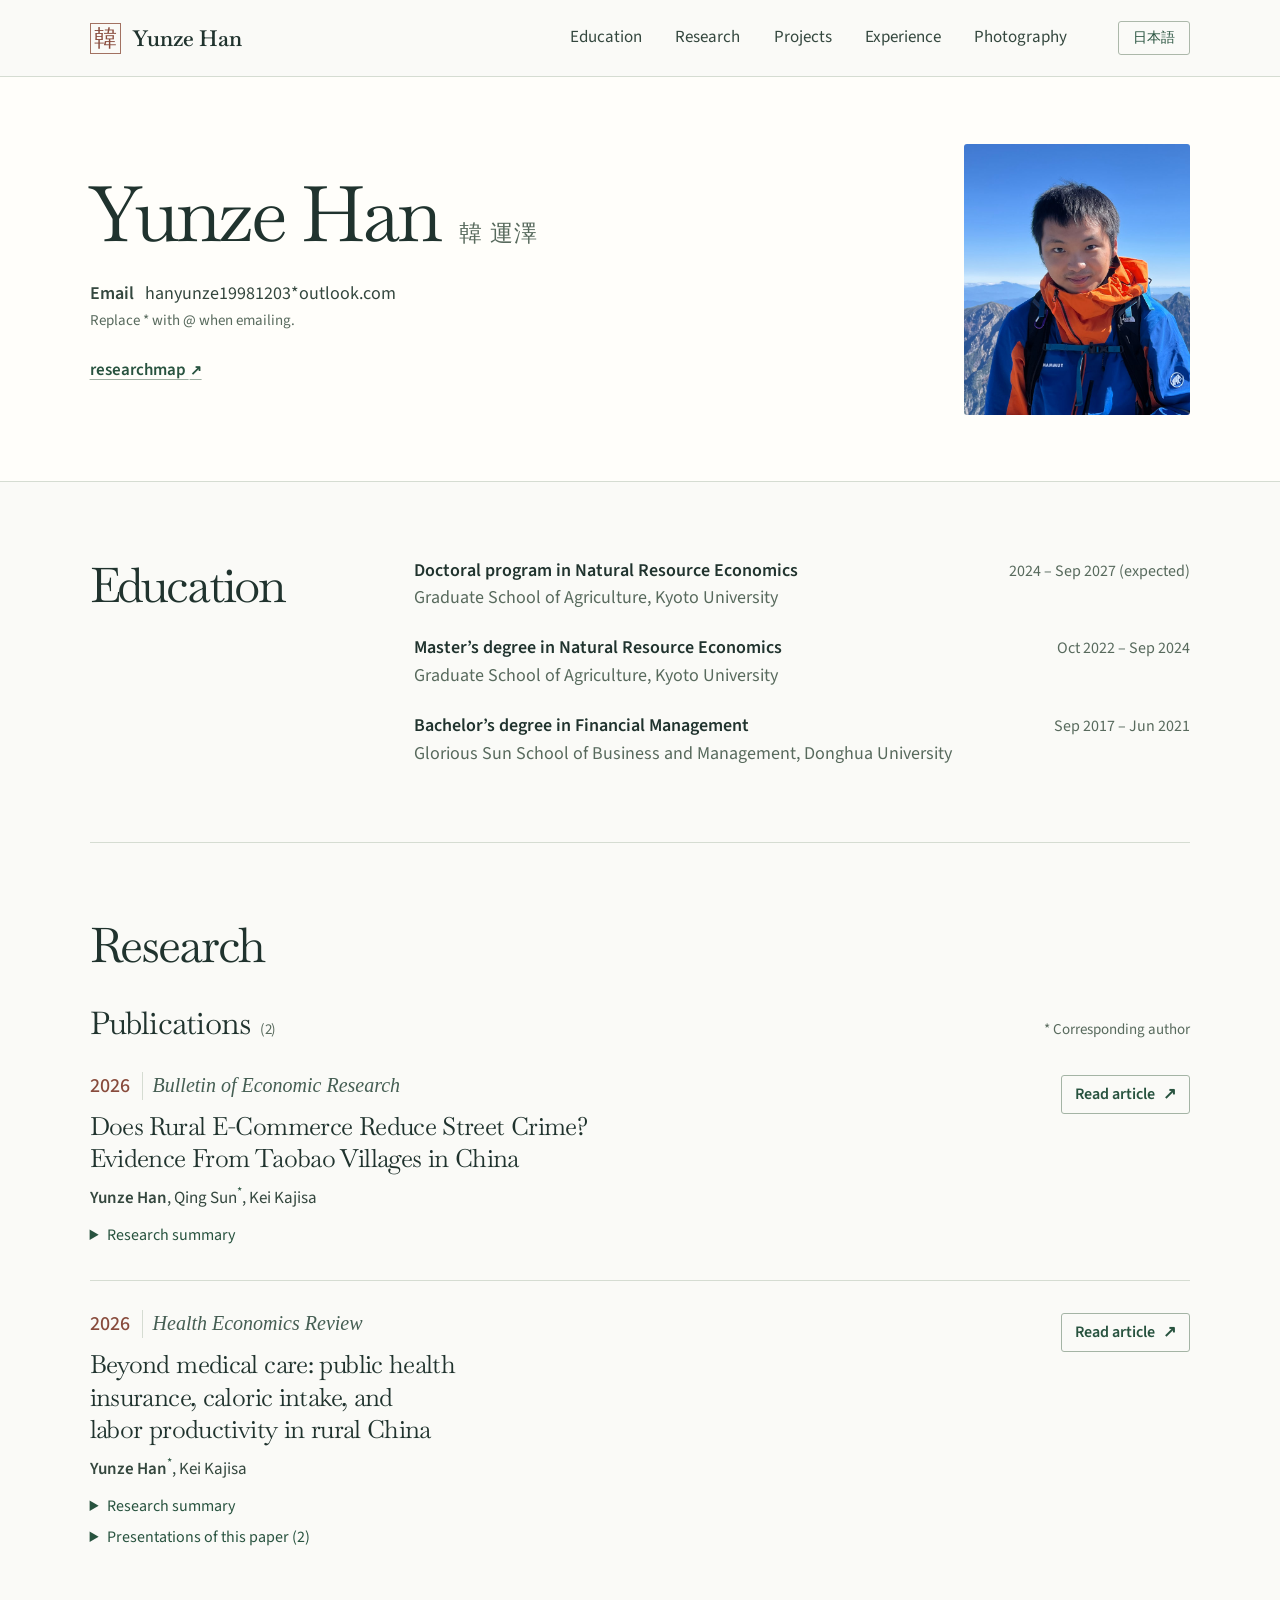
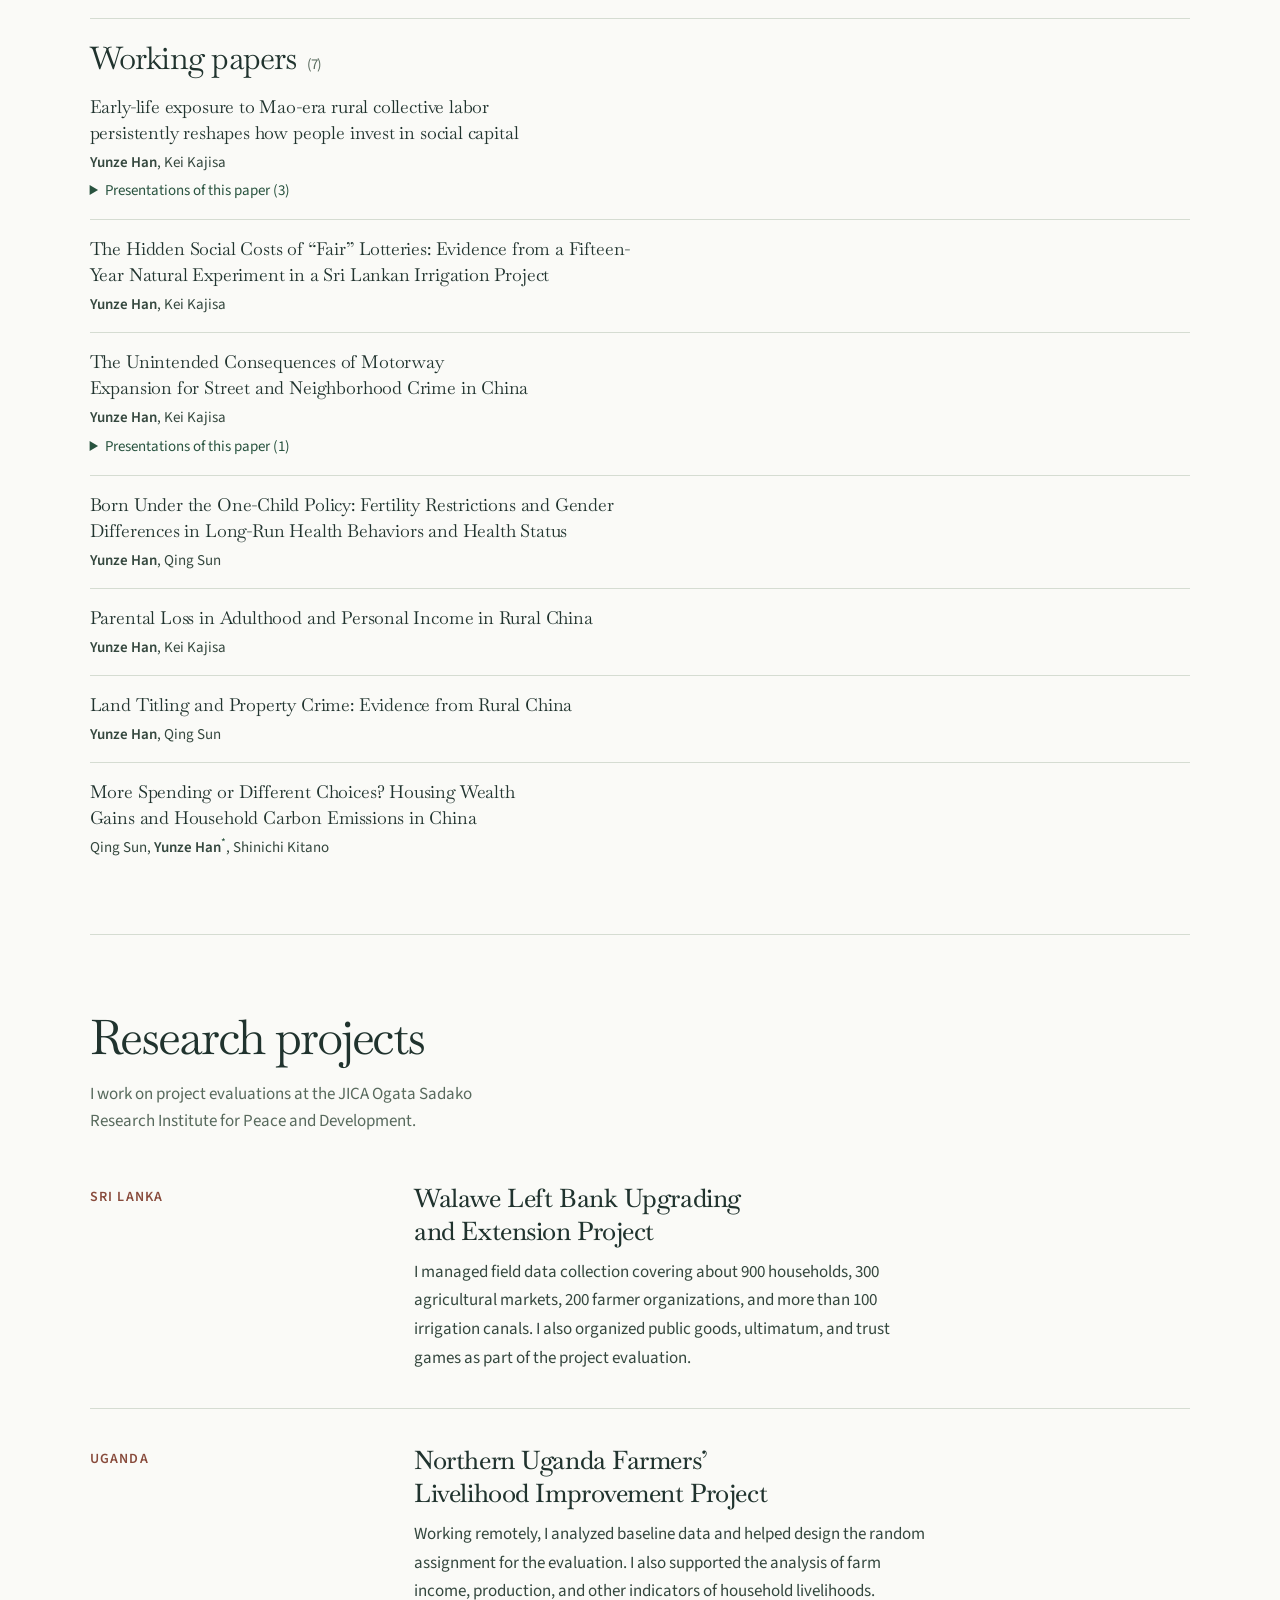
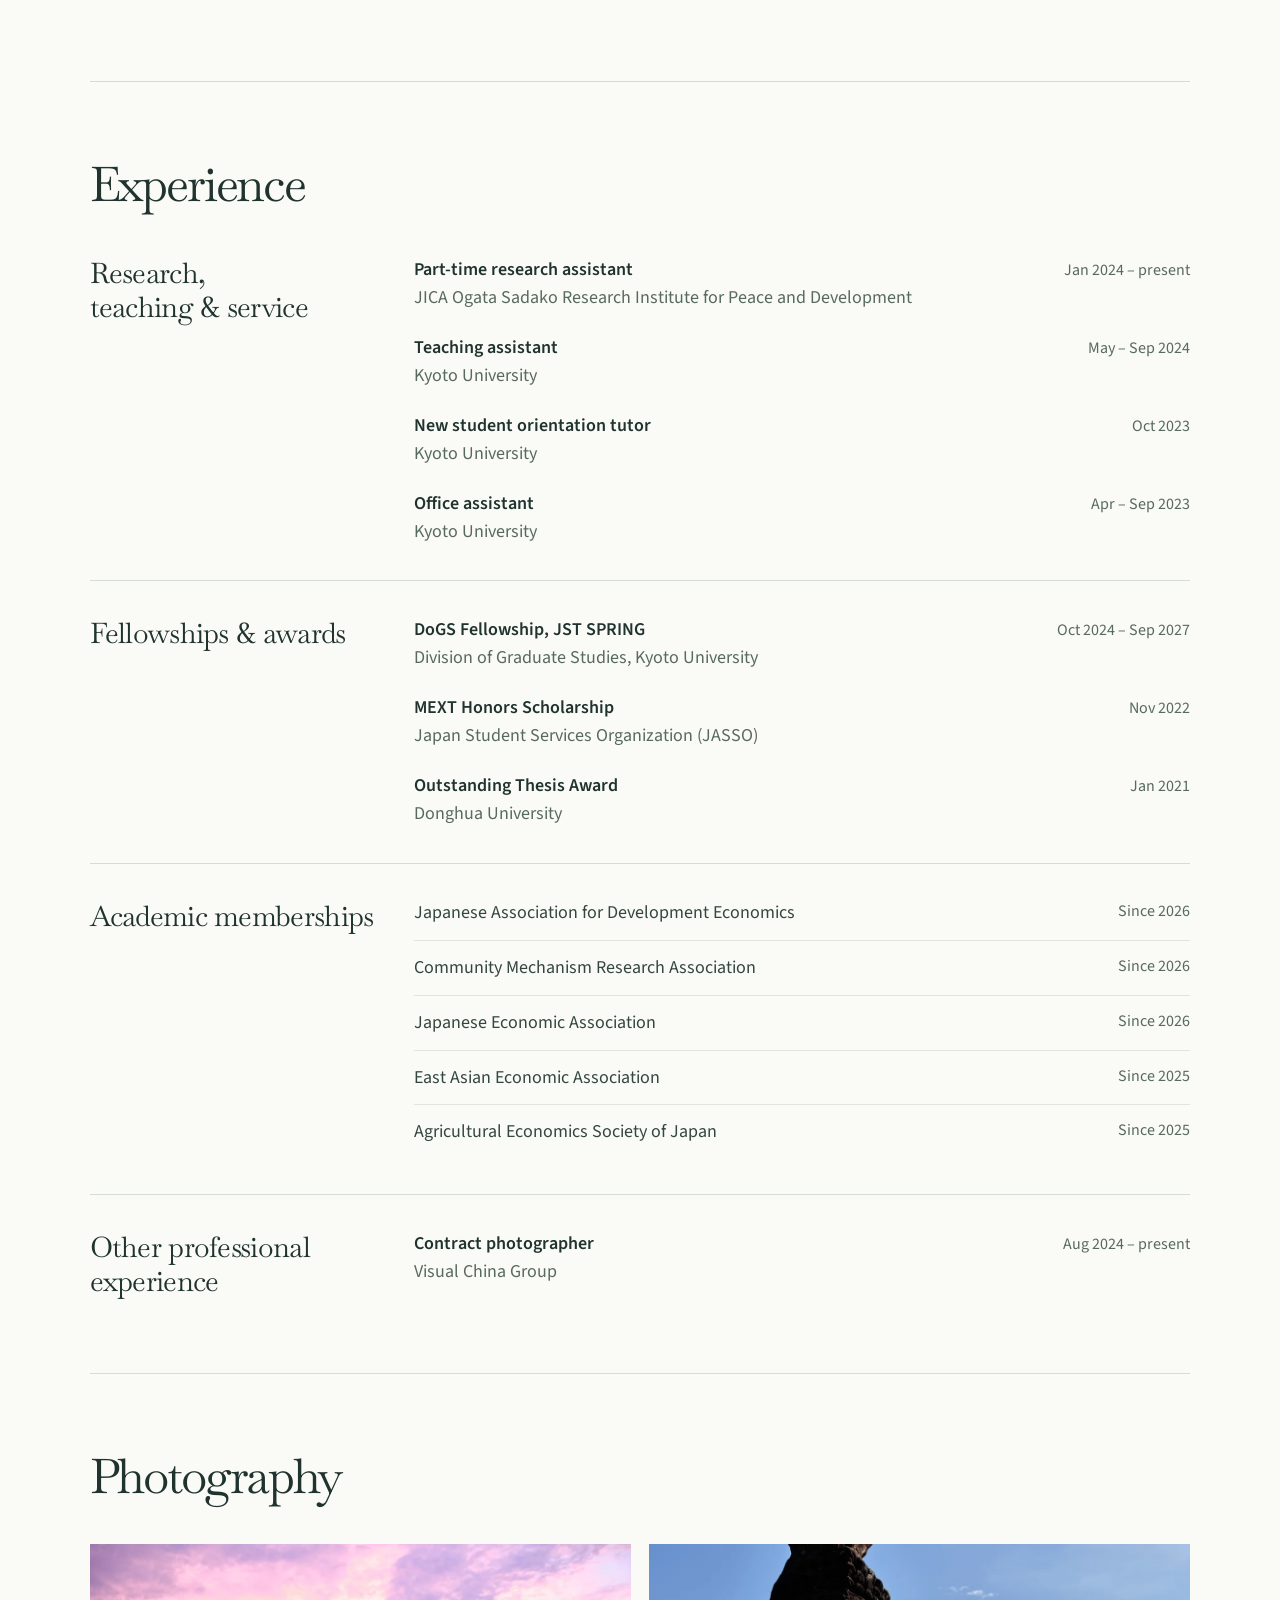
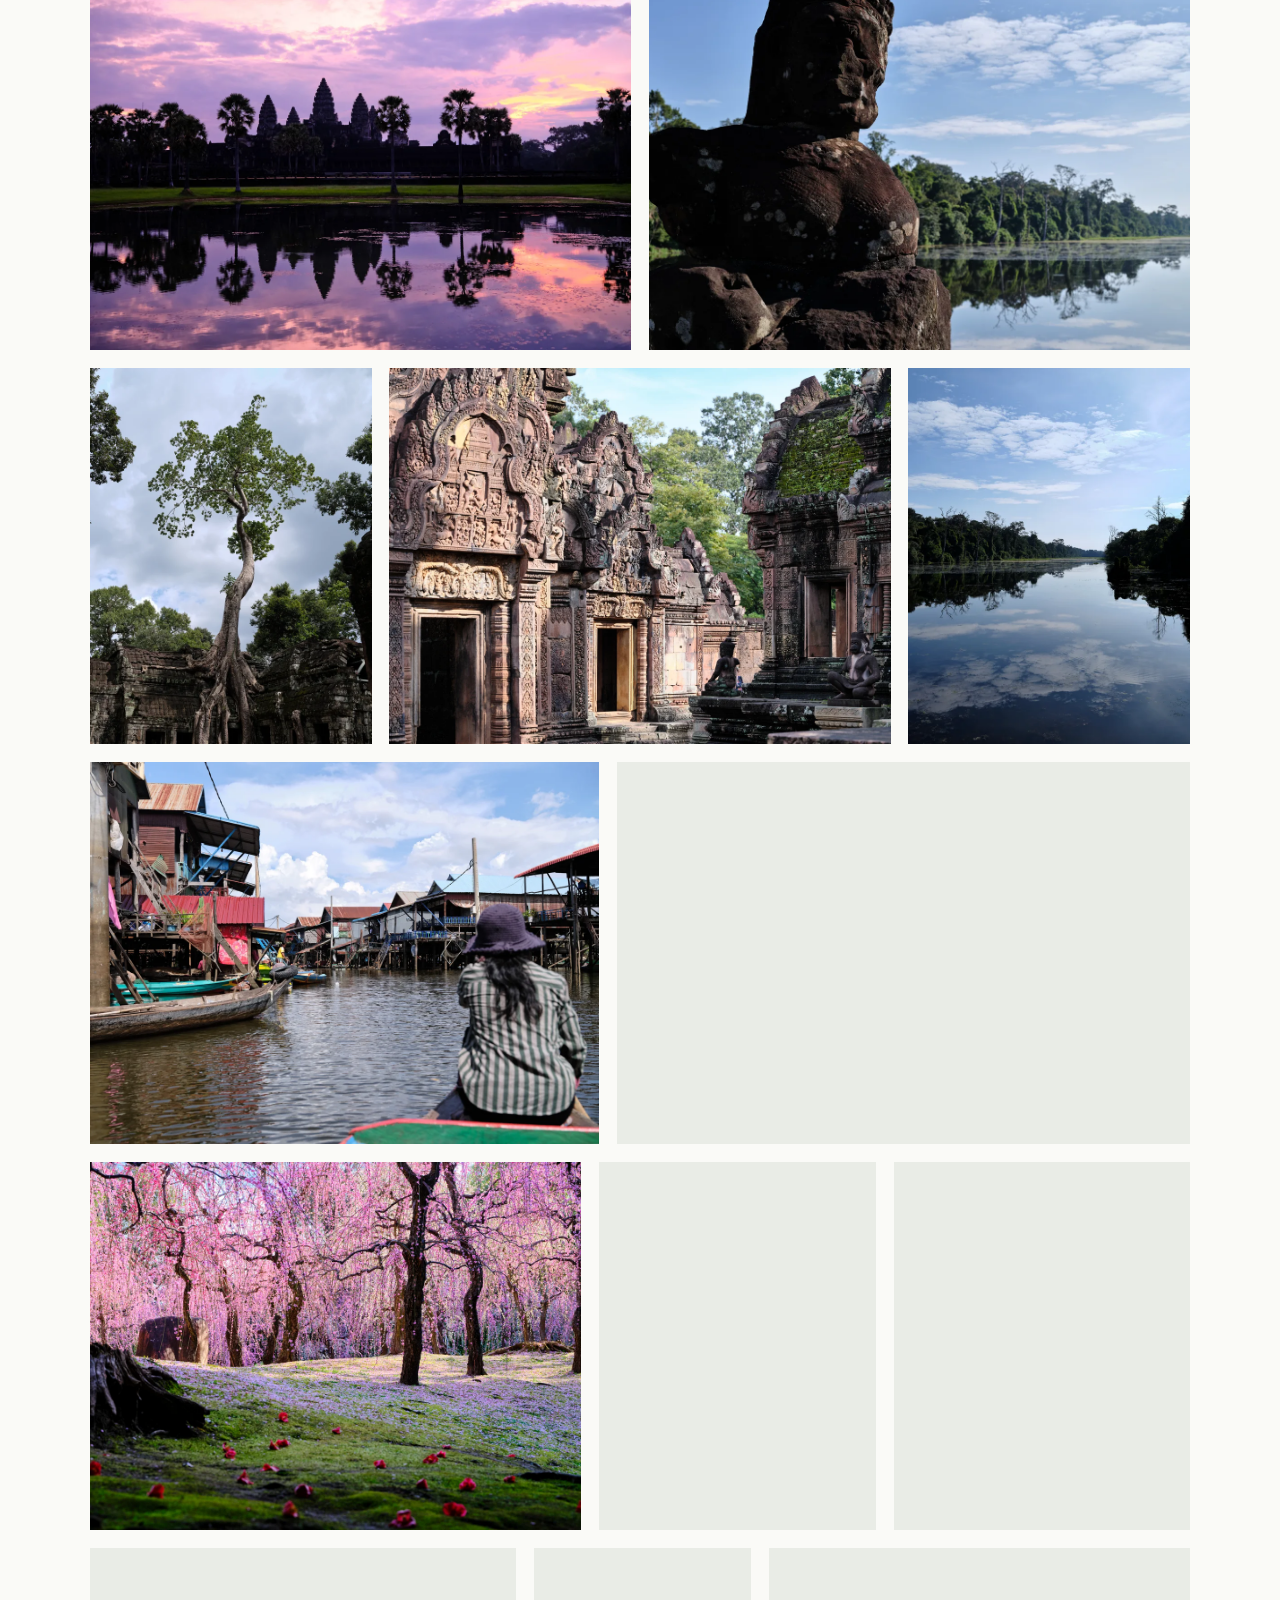
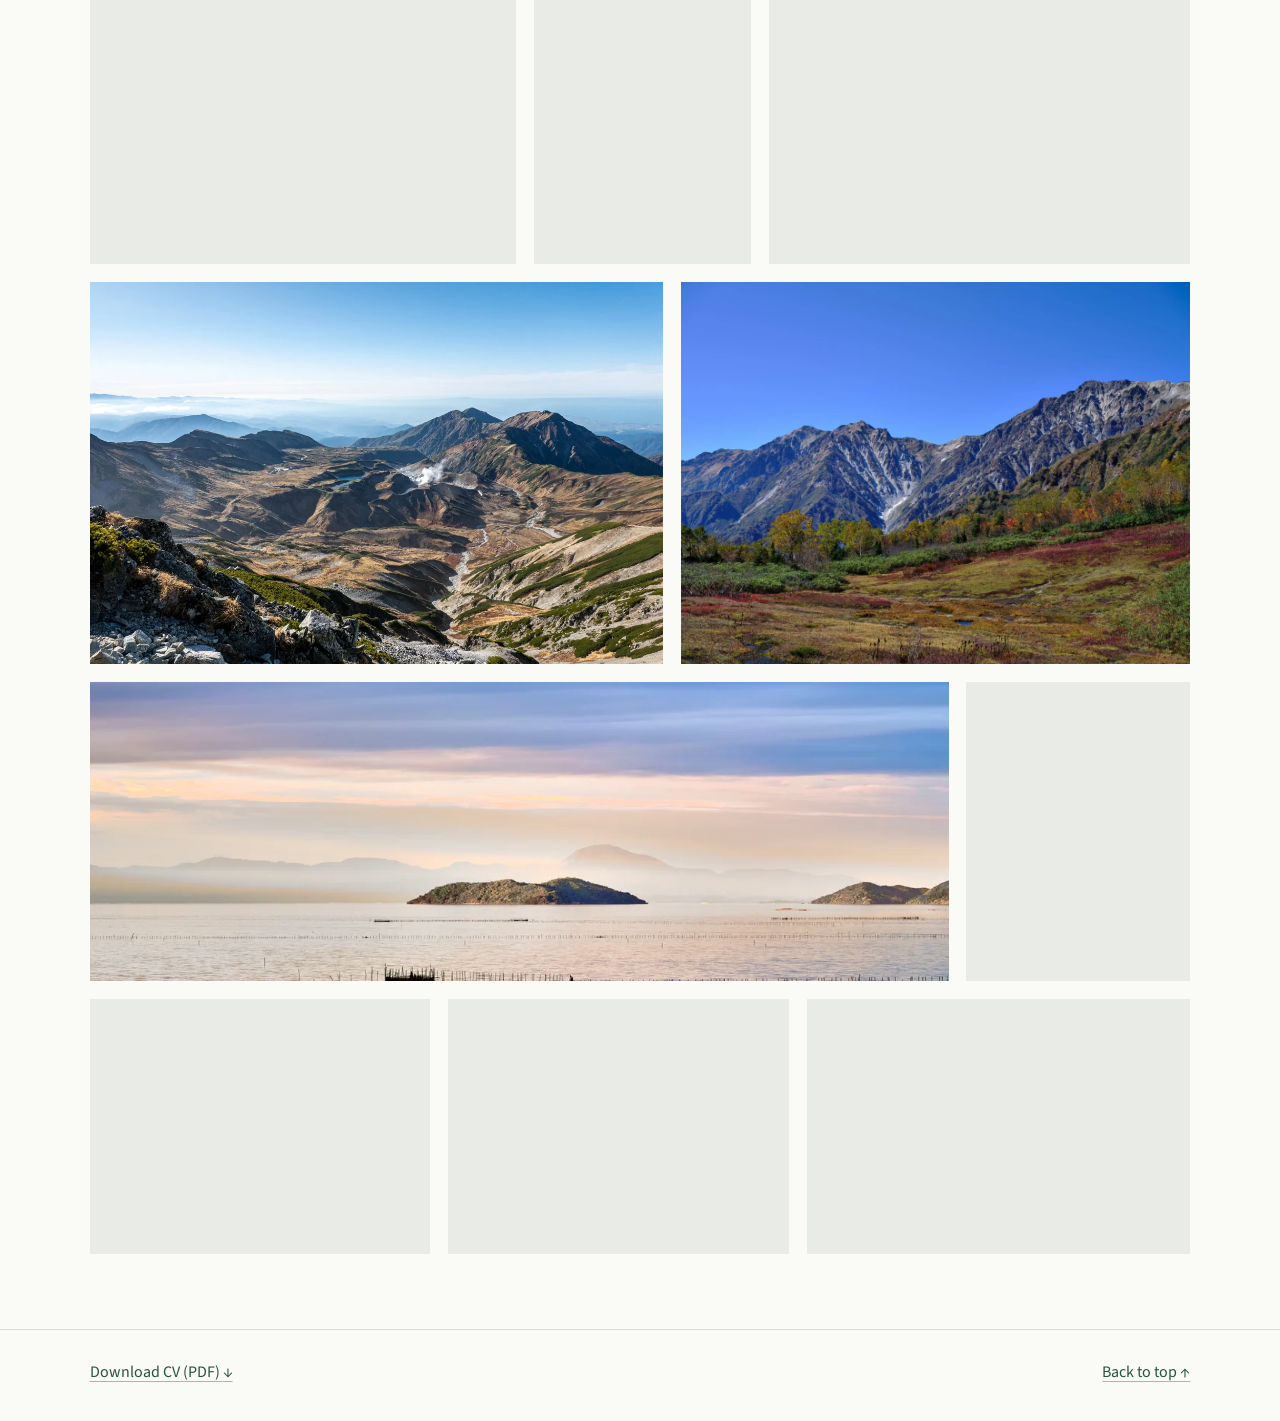
==== commit 2a86d59f: "Improve bilingual line breaks and unify paper presentations and links" ====
--- a/index.html
+++ b/index.html
@@ -4,13 +4,13 @@
   <meta charset="utf-8">
   <meta name="viewport" content="width=device-width, initial-scale=1">
   <meta name="theme-color" content="#fafaf7">
-  <meta name="description" content="Yunze Han at Kyoto University. Publications, working papers, education, and field projects.">
+  <meta name="description" content="Yunze Han at Kyoto University. Publications, working papers, education, and research projects.">
   <title>Yunze Han | Academic homepage</title>
   <link rel="alternate" hreflang="en" href="index.html">
   <link rel="alternate" hreflang="ja" href="ja.html">
   <link rel="alternate" hreflang="x-default" href="index.html">
   <link rel="icon" href="assets/favicon.png" type="image/png">
-  <link rel="stylesheet" href="assets/style.css?v=ffd97375">
+  <link rel="stylesheet" href="assets/style.css?v=934e2fd4">
   <script src="assets/language.js?v=ef2515bd" defer></script>
   <script src="assets/gallery.js?v=9c5ed4ba" defer></script>
   <script type="application/ld+json">{"@context": "https://schema.org", "@type": "Person", "name": "Yunze Han", "alternateName": ["韩运泽", "韓 運澤"], "affiliation": {"@type": "CollegeOrUniversity", "name": "Kyoto University"}, "sameAs": ["https://researchmap.jp/yunzehan"]}</script>
@@ -20,7 +20,7 @@
   <header class="masthead"><div class="wrap masthead-inner">
     <a class="brand" href="#top" aria-label="Yunze Han, homepage"><span class="seal" aria-hidden="true" lang="ja">韓</span><span lang="en">Yunze Han</span></a>
     <nav class="section-nav" aria-label="Main navigation"><a href="#education">Education</a><a href="#research">Research</a><a href="#projects">Projects</a><a href="#experience">Experience</a><a href="#photography">Photography</a></nav>
-    <a class="language-switch" href="ja.html?v=8eae438b" hreflang="ja" lang="ja" aria-label="日本語で読む">日本語</a>
+    <a class="language-switch" href="ja.html?v=92403cc5" hreflang="ja" lang="ja" aria-label="日本語で読む">日本語</a>
   </div></header>
   <main id="main">
     <section class="profile" aria-labelledby="profile-name"><div class="wrap profile-inner">
@@ -31,7 +31,7 @@
           <p class="contact-hint">Replace * with @ when emailing.</p>
         </div>
         <ul class="profile-links" aria-label="Research profiles">
-          <li><a href="https://researchmap.jp/yunzehan" lang="en">researchmap <span class="arrow" aria-hidden="true">↗</span></a></li>
+          <li><a href="https://researchmap.jp/yunzehan" target="_blank" rel="noopener" title="Open in a new tab" lang="en">researchmap <span class="arrow" aria-hidden="true">↗</span></a></li>
         </ul>
       </div>
       <div class="portrait-frame"><img src="assets/portrait.jpg" alt="Yunze Han in the mountains" width="720" height="864"></div>
@@ -43,11 +43,11 @@
         <section id="publications" class="publications" aria-labelledby="publications-heading">
           <div class="subsection-head"><h3 id="publications-heading">Publications <span class="count">(2)</span></h3>
             <p class="paper-key"><span aria-hidden="true">*</span> Corresponding author</p></div>
-          <article class="paper" id="taobao-villages"><div class="paper-line"><div class="paper-info"><p class="journal"><span class="pub-year">2026</span><i lang="en">Bulletin of Economic Research</i></p><h4 class="paper-title" lang="en"><a href="https://doi.org/10.1111/boer.70090">Does Rural E-Commerce Reduce Street Crime? Evidence From Taobao Villages in China</a></h4><p class="authors" lang="en"><strong>Yunze Han</strong>, <span class="marked-author">Qing Sun<sup title="Corresponding author"><span aria-hidden="true">*</span><span class="sr-only" lang="en"> Corresponding author</span></sup></span>, Kei Kajisa</p></div><div class="paper-action"><a class="article-link" href="https://doi.org/10.1111/boer.70090" target="_blank" rel="noopener" title="Open in a new tab">Read article <span aria-hidden="true">↗</span></a></div></div><div class="paper-details"><details class="disclosure"><summary>Research summary</summary><p class="paper-summary">Using data from 2,872 counties in China, we find that property-related street and neighborhood crime fell in counties where Taobao Villages emerged.</p></details></div></article><article class="paper" id="medical-care"><div class="paper-line"><div class="paper-info"><p class="journal"><span class="pub-year">2026</span><i lang="en">Health Economics Review</i></p><h4 class="paper-title" lang="en"><a href="https://doi.org/10.1186/s13561-026-00833-w">Beyond medical care: public health insurance, caloric intake, and labor productivity in rural China</a></h4><p class="authors" lang="en"><span class="marked-author"><strong>Yunze Han</strong><sup title="Corresponding author"><span aria-hidden="true">*</span><span class="sr-only" lang="en"> Corresponding author</span></sup></span>, Kei Kajisa</p></div><div class="paper-action"><a class="article-link" href="https://doi.org/10.1186/s13561-026-00833-w" target="_blank" rel="noopener" title="Open in a new tab">Read article <span aria-hidden="true">↗</span></a></div></div><div class="paper-details"><details class="disclosure"><summary>Research summary</summary><p class="paper-summary">In rural China, public health insurance enrollment was associated with higher caloric intake. People who consumed more calories also earned more per working day in the following survey wave.</p></details><details class="disclosure"><summary>Presentations of this paper (2)</summary><div class="meetings"><ul><li><span class="meeting-date">Mar 2025</span><div>Annual Conference of the Agricultural Economics Society of Japan</div></li><li><span class="meeting-date">Feb 2025</span><div>Kyoto Development Economic Research (KDER) Student Workshop</div></li></ul></div></details></div></article>
+          <article class="paper" id="taobao-villages"><div class="paper-line"><div class="paper-info"><p class="journal"><span class="pub-year">2026</span><i lang="en">Bulletin of Economic Research</i></p><h4 class="paper-title" lang="en"><a href="https://doi.org/10.1111/boer.70090" target="_blank" rel="noopener" title="Open in a new tab">Does Rural E-Commerce Reduce Street Crime? Evidence From Taobao Villages in China</a></h4><p class="authors" lang="en"><span class="paper-author"><strong>Yunze Han</strong></span>, <span class="paper-author">Qing Sun<sup title="Corresponding author"><span aria-hidden="true">*</span><span class="sr-only" lang="en"> Corresponding author</span></sup></span>, <span class="paper-author">Kei Kajisa</span></p></div><div class="paper-action"><a class="article-link" href="https://doi.org/10.1111/boer.70090" target="_blank" rel="noopener" title="Open in a new tab">Read article <span aria-hidden="true">↗</span></a></div></div><div class="paper-details"><details class="disclosure"><summary>Research summary</summary><p class="paper-summary">Using data from 2,872 counties in China, we find that property-related street and neighborhood crime fell in counties where Taobao Villages emerged.</p></details></div></article><article class="paper" id="medical-care"><div class="paper-line"><div class="paper-info"><p class="journal"><span class="pub-year">2026</span><i lang="en">Health Economics Review</i></p><h4 class="paper-title" lang="en"><a href="https://doi.org/10.1186/s13561-026-00833-w" target="_blank" rel="noopener" title="Open in a new tab">Beyond medical care: public health insurance, caloric intake, and labor productivity in rural China</a></h4><p class="authors" lang="en"><span class="paper-author"><strong>Yunze Han</strong><sup title="Corresponding author"><span aria-hidden="true">*</span><span class="sr-only" lang="en"> Corresponding author</span></sup></span>, <span class="paper-author">Kei Kajisa</span></p></div><div class="paper-action"><a class="article-link" href="https://doi.org/10.1186/s13561-026-00833-w" target="_blank" rel="noopener" title="Open in a new tab">Read article <span aria-hidden="true">↗</span></a></div></div><div class="paper-details"><details class="disclosure"><summary>Research summary</summary><p class="paper-summary">In rural China, public health insurance enrollment was associated with higher caloric intake. People who consumed more calories also earned more per working day in the following survey wave.</p></details><details class="disclosure"><summary>Presentations of this paper (2)</summary><div class="meetings"><ul><li><span class="meeting-date">Mar 2025</span><div>Annual Conference of the Agricultural Economics Society of Japan</div></li><li><span class="meeting-date">Feb 2025</span><div>Kyoto Development Economic Research (KDER) Student Workshop</div></li></ul></div></details></div></article>
         </section>
         <section id="working-papers" class="working-papers" aria-labelledby="working-papers-heading">
           <h3 id="working-papers-heading">Working papers <span class="count">(7)</span></h3>
-          <article class="paper" id="collective-labor"><div class="paper-line"><div class="paper-info"><h4 class="paper-title" lang="en">Early-life exposure to Mao-era rural collective labor persistently reshapes how people invest in social capital</h4><p class="authors" lang="en"><strong>Yunze Han</strong>, Kei Kajisa</p></div></div><div class="paper-details"><details class="disclosure"><summary>Presentations of this paper (3)</summary><div class="meetings"><ul><li><span class="meeting-date">Sep 2026</span><div>Autumn Meeting of the Japanese Economic Association</div></li><li><span class="meeting-date">Jun 2026</span><div>1st Annual Conference of the Community Mechanism Research Association <span class="meeting-note">(Session chair)</span></div></li><li><span class="meeting-date">Nov 2025</span><div><span lang="en">20th International Convention of the East Asian Economic Association</span><details class="early-title"><summary>Title on the program</summary><p lang="en">Mandatory Resettlement and Social Capital: The Lasting Effects of China’s Send-Down Movement</p></details></div></li></ul></div></details></div></article><article class="paper" id="irrigation-lotteries"><div class="paper-line"><div class="paper-info"><h4 class="paper-title" lang="en">The Hidden Social Costs of “Fair” Lotteries: Evidence from a Fifteen-Year Natural Experiment in a Sri Lankan Irrigation Project</h4><p class="authors" lang="en"><strong>Yunze Han</strong>, Kei Kajisa</p></div></div><div class="paper-details"></div></article><article class="paper" id="motorway-expansion"><div class="paper-line"><div class="paper-info"><h4 class="paper-title" lang="en">The Unintended Consequences of Motorway Expansion for Street and Neighborhood Crime in China</h4><p class="authors" lang="en"><strong>Yunze Han</strong>, Kei Kajisa</p></div></div><div class="paper-details"><details class="disclosure"><summary>Conference for this paper</summary><div class="meetings"><ul><li><span class="meeting-date">Nov 2026</span><div><span lang="en">21st International Convention of the East Asian Economic Association</span></div></li></ul></div></details></div></article><article class="paper" id="one-child-policy"><div class="paper-line"><div class="paper-info"><h4 class="paper-title" lang="en">Born Under the One-Child Policy: Fertility Restrictions and Gender Differences in Long-Run Health Behaviors and Health Status</h4><p class="authors" lang="en"><strong>Yunze Han</strong>, Qing Sun</p></div></div><div class="paper-details"></div></article><article class="paper" id="parental-loss"><div class="paper-line"><div class="paper-info"><h4 class="paper-title" lang="en">Parental Loss in Adulthood and Personal Income in Rural China</h4><p class="authors" lang="en"><strong>Yunze Han</strong>, Kei Kajisa</p></div></div><div class="paper-details"></div></article><article class="paper" id="land-titling"><div class="paper-line"><div class="paper-info"><h4 class="paper-title" lang="en">Land Titling and Property Crime: Evidence from Rural China</h4><p class="authors" lang="en"><strong>Yunze Han</strong>, Qing Sun</p></div></div><div class="paper-details"></div></article><article class="paper" id="housing-wealth"><div class="paper-line"><div class="paper-info"><h4 class="paper-title" lang="en">More Spending or Different Choices? Housing Wealth Gains and Household Carbon Emissions in China</h4><p class="authors" lang="en">Qing Sun, <span class="marked-author"><strong>Yunze Han</strong><sup title="Corresponding author"><span aria-hidden="true">*</span><span class="sr-only" lang="en"> Corresponding author</span></sup></span>, Shinichi Kitano</p></div></div><div class="paper-details"></div></article>
+          <article class="paper" id="collective-labor"><div class="paper-line"><div class="paper-info"><h4 class="paper-title" lang="en">Early-life exposure to Mao-era rural collective labor persistently reshapes how people invest in social capital</h4><p class="authors" lang="en"><span class="paper-author"><strong>Yunze Han</strong></span>, <span class="paper-author">Kei Kajisa</span></p></div></div><div class="paper-details"><details class="disclosure"><summary>Presentations of this paper (3)</summary><div class="meetings"><ul><li><span class="meeting-date">Sep 2026</span><div>Autumn Meeting of the Japanese Economic Association</div></li><li><span class="meeting-date">Jun 2026</span><div>1st Annual Conference of the Community Mechanism Research Association <span class="meeting-note">(Session chair)</span></div></li><li><span class="meeting-date">Nov 2025</span><div><span lang="en">20th International Convention of the East Asian Economic Association</span><details class="early-title"><summary>Title on the program</summary><p lang="en">Mandatory Resettlement and Social Capital: The Lasting Effects of China’s Send-Down Movement</p></details></div></li></ul></div></details></div></article><article class="paper" id="irrigation-lotteries"><div class="paper-line"><div class="paper-info"><h4 class="paper-title" lang="en">The Hidden Social Costs of “Fair” Lotteries: Evidence from a Fifteen-Year Natural Experiment in a Sri Lankan Irrigation Project</h4><p class="authors" lang="en"><span class="paper-author"><strong>Yunze Han</strong></span>, <span class="paper-author">Kei Kajisa</span></p></div></div><div class="paper-details"></div></article><article class="paper" id="motorway-expansion"><div class="paper-line"><div class="paper-info"><h4 class="paper-title" lang="en">The Unintended Consequences of Motorway Expansion for Street and Neighborhood Crime in China</h4><p class="authors" lang="en"><span class="paper-author"><strong>Yunze Han</strong></span>, <span class="paper-author">Kei Kajisa</span></p></div></div><div class="paper-details"><details class="disclosure"><summary>Presentations of this paper (1)</summary><div class="meetings"><ul><li><span class="meeting-date">Nov 2026</span><div><span lang="en">21st International Convention of the East Asian Economic Association</span></div></li></ul></div></details></div></article><article class="paper" id="one-child-policy"><div class="paper-line"><div class="paper-info"><h4 class="paper-title" lang="en">Born Under the One-Child Policy: Fertility Restrictions and Gender Differences in Long-Run Health Behaviors and Health Status</h4><p class="authors" lang="en"><span class="paper-author"><strong>Yunze Han</strong></span>, <span class="paper-author">Qing Sun</span></p></div></div><div class="paper-details"></div></article><article class="paper" id="parental-loss"><div class="paper-line"><div class="paper-info"><h4 class="paper-title" lang="en">Parental Loss in Adulthood and Personal Income in Rural China</h4><p class="authors" lang="en"><span class="paper-author"><strong>Yunze Han</strong></span>, <span class="paper-author">Kei Kajisa</span></p></div></div><div class="paper-details"></div></article><article class="paper" id="land-titling"><div class="paper-line"><div class="paper-info"><h4 class="paper-title" lang="en">Land Titling and Property Crime: Evidence from Rural China</h4><p class="authors" lang="en"><span class="paper-author"><strong>Yunze Han</strong></span>, <span class="paper-author">Qing Sun</span></p></div></div><div class="paper-details"></div></article><article class="paper" id="housing-wealth"><div class="paper-line"><div class="paper-info"><h4 class="paper-title" lang="en">More Spending or Different Choices? Housing Wealth Gains and Household Carbon Emissions in China</h4><p class="authors" lang="en"><span class="paper-author">Qing Sun</span>, <span class="paper-author"><strong>Yunze Han</strong><sup title="Corresponding author"><span aria-hidden="true">*</span><span class="sr-only" lang="en"> Corresponding author</span></sup></span>, <span class="paper-author">Shinichi Kitano</span></p></div></div><div class="paper-details"></div></article>
         </section>
       </section>
       <section class="page-section" id="projects" aria-labelledby="projects-heading">
@@ -73,7 +73,7 @@
     </div>
   </main>
   <footer class="footer"><div class="wrap footer-inner">
-    <a href="assets/yunze-han-cv.pdf?v=78d4f49a">Download CV (PDF) <span aria-hidden="true">↓</span></a>
+    <a href="assets/yunze-han-cv.pdf?v=852b712f" target="_blank" rel="noopener" title="Open in a new tab">Download CV (PDF) <span aria-hidden="true">↓</span></a>
     <a class="back-link" href="#top">Back to top ↑</a>
   </div></footer>
 </body></html>
--- a/assets/style.css
+++ b/assets/style.css
@@ -29,6 +29,7 @@
 }
 * { box-sizing: border-box; }
 html { scroll-padding-top: calc(var(--masthead-height) + 18px); }
+html:lang(ja) { line-break: strict; }
 @media (prefers-reduced-motion: no-preference) {
   html:has(a[href^="#"]:focus) { scroll-behavior: smooth; }
 }
@@ -37,6 +38,8 @@
 h1, h2, h3, h4, p, ul { margin: 0; }
 h1, h2, h3, h4 { color: var(--ink); font: 400 1em/1.2 var(--serif); }
 h1, h2 { letter-spacing: -.045em; }
+p, .cv-rows, .memberships, .meetings { text-wrap: pretty; }
+h2, h3, h4, .section-intro { text-wrap: balance; }
 a { color: var(--green); text-underline-offset: .22em; text-decoration-thickness: 1px; }
 a:hover, summary:hover { color: var(--clay); }
 a:focus-visible, summary:focus-visible { outline: 2px solid var(--clay); outline-offset: 4px; border-radius: 2px; }
@@ -90,8 +93,8 @@
 .paper-title a:hover { color: var(--green); text-decoration: underline; }
 .authors { margin-top: 10px; font-size: 17px; line-height: 1.55; }
 .authors strong { font-weight: 600; }
-.marked-author { white-space: nowrap; }
-.marked-author sup { color: var(--green); font-size: .75em; line-height: 0; }
+.paper-author { display: inline-block; max-width: 100%; }
+.paper-author sup { color: var(--green); font-size: .75em; line-height: 0; }
 .paper-action { justify-self: end; padding-top: 4px; }
 .article-link { display: inline-flex; align-items: center; gap: 8px; font-size: 16px; white-space: nowrap; }
 .article-link { padding: 6px 13px; border: 1px solid #a4b4a5; border-radius: 3px; text-decoration: none; font-weight: 600; }
@@ -136,6 +139,9 @@
 .footer a { text-decoration-color: #a7b8a8; }
 html[lang="ja"] .profile h1 { font-size: clamp(43px,5vw,68px); letter-spacing: .02em; }
 html[lang="ja"] .other-name { font-family: var(--serif); letter-spacing: -.025em; }
+.section-intro:lang(ja), .project div > p:lang(ja), .paper-summary:lang(ja) { max-width: 42em; text-wrap: balance; }
+.phrase { display: inline-block; max-width: 100%; }
+:is(.project, .paper-summary, .meetings, .cv-rows, .memberships):lang(ja) { word-break: auto-phrase; }
 html[lang="ja"] .project div > p { line-height: 1.85; }
 html[lang="ja"] .meetings li { grid-template-columns: 6.1em minmax(0,1fr); }
 
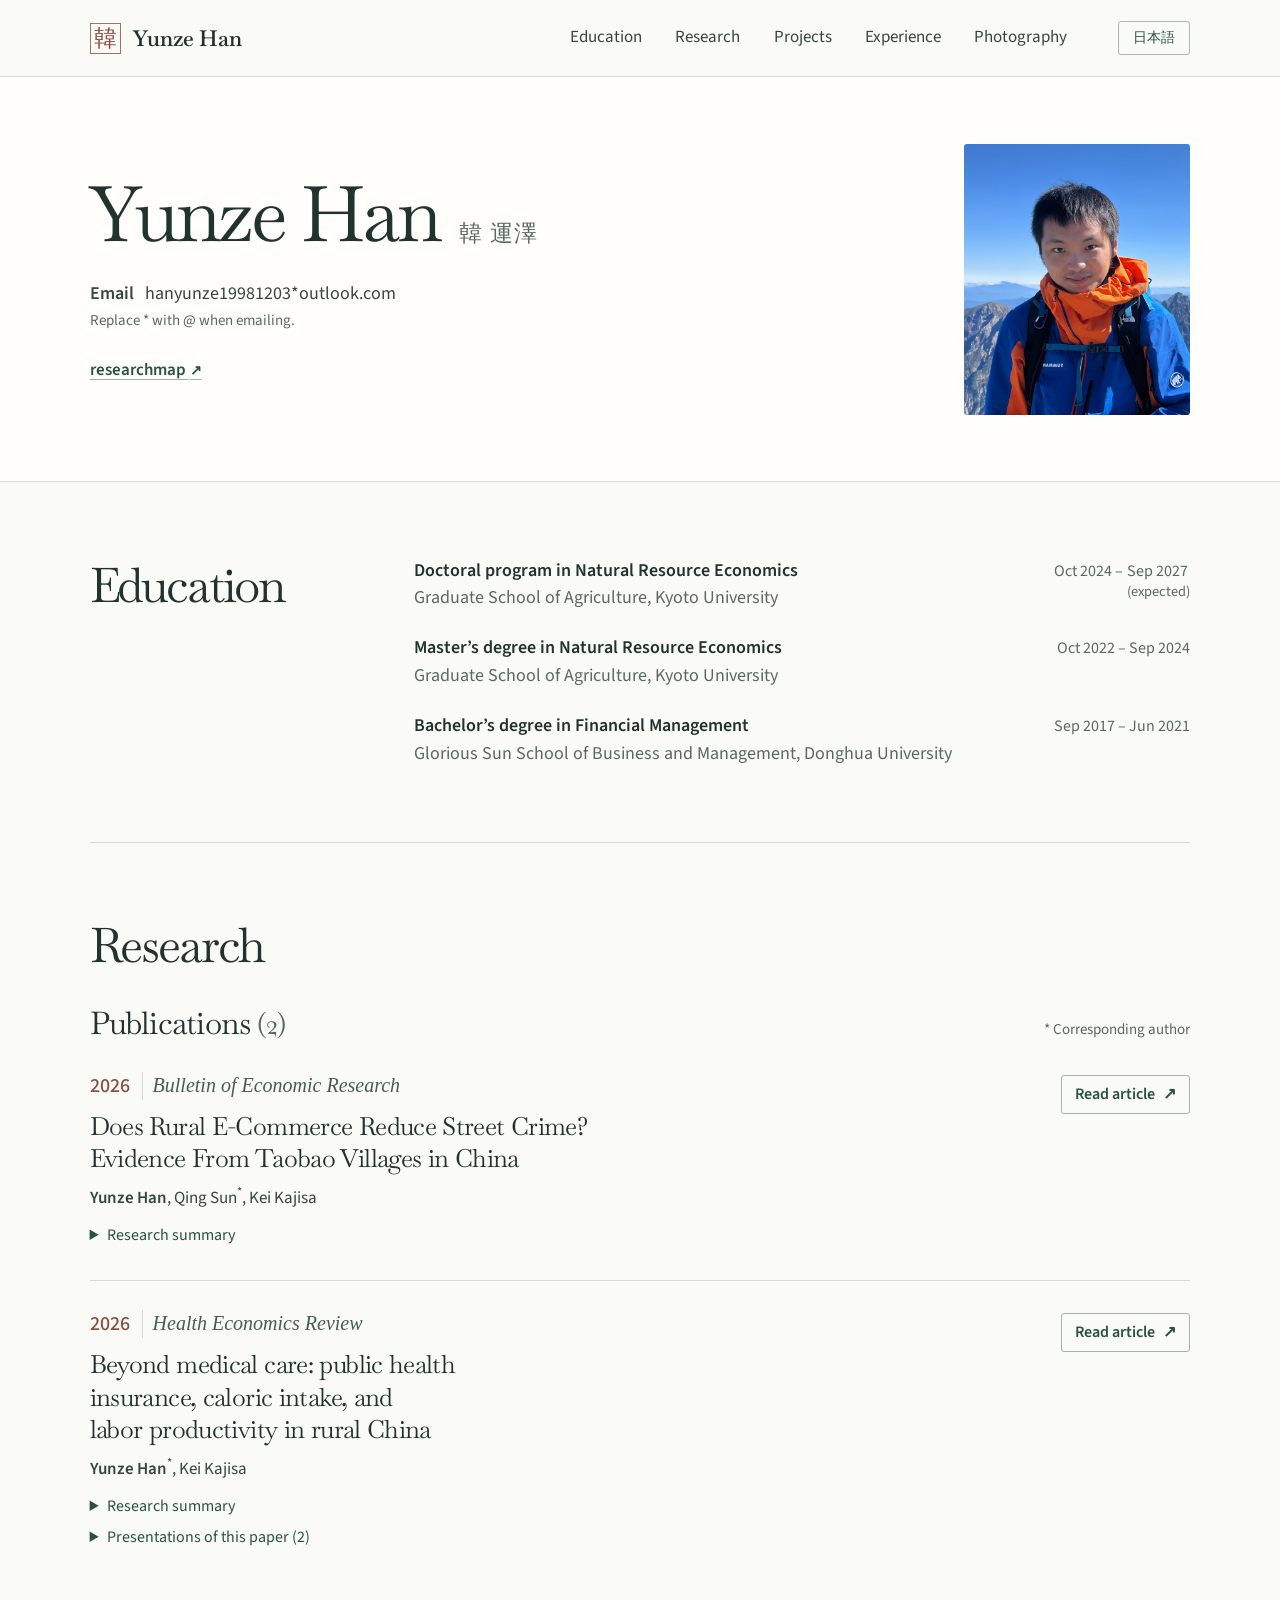
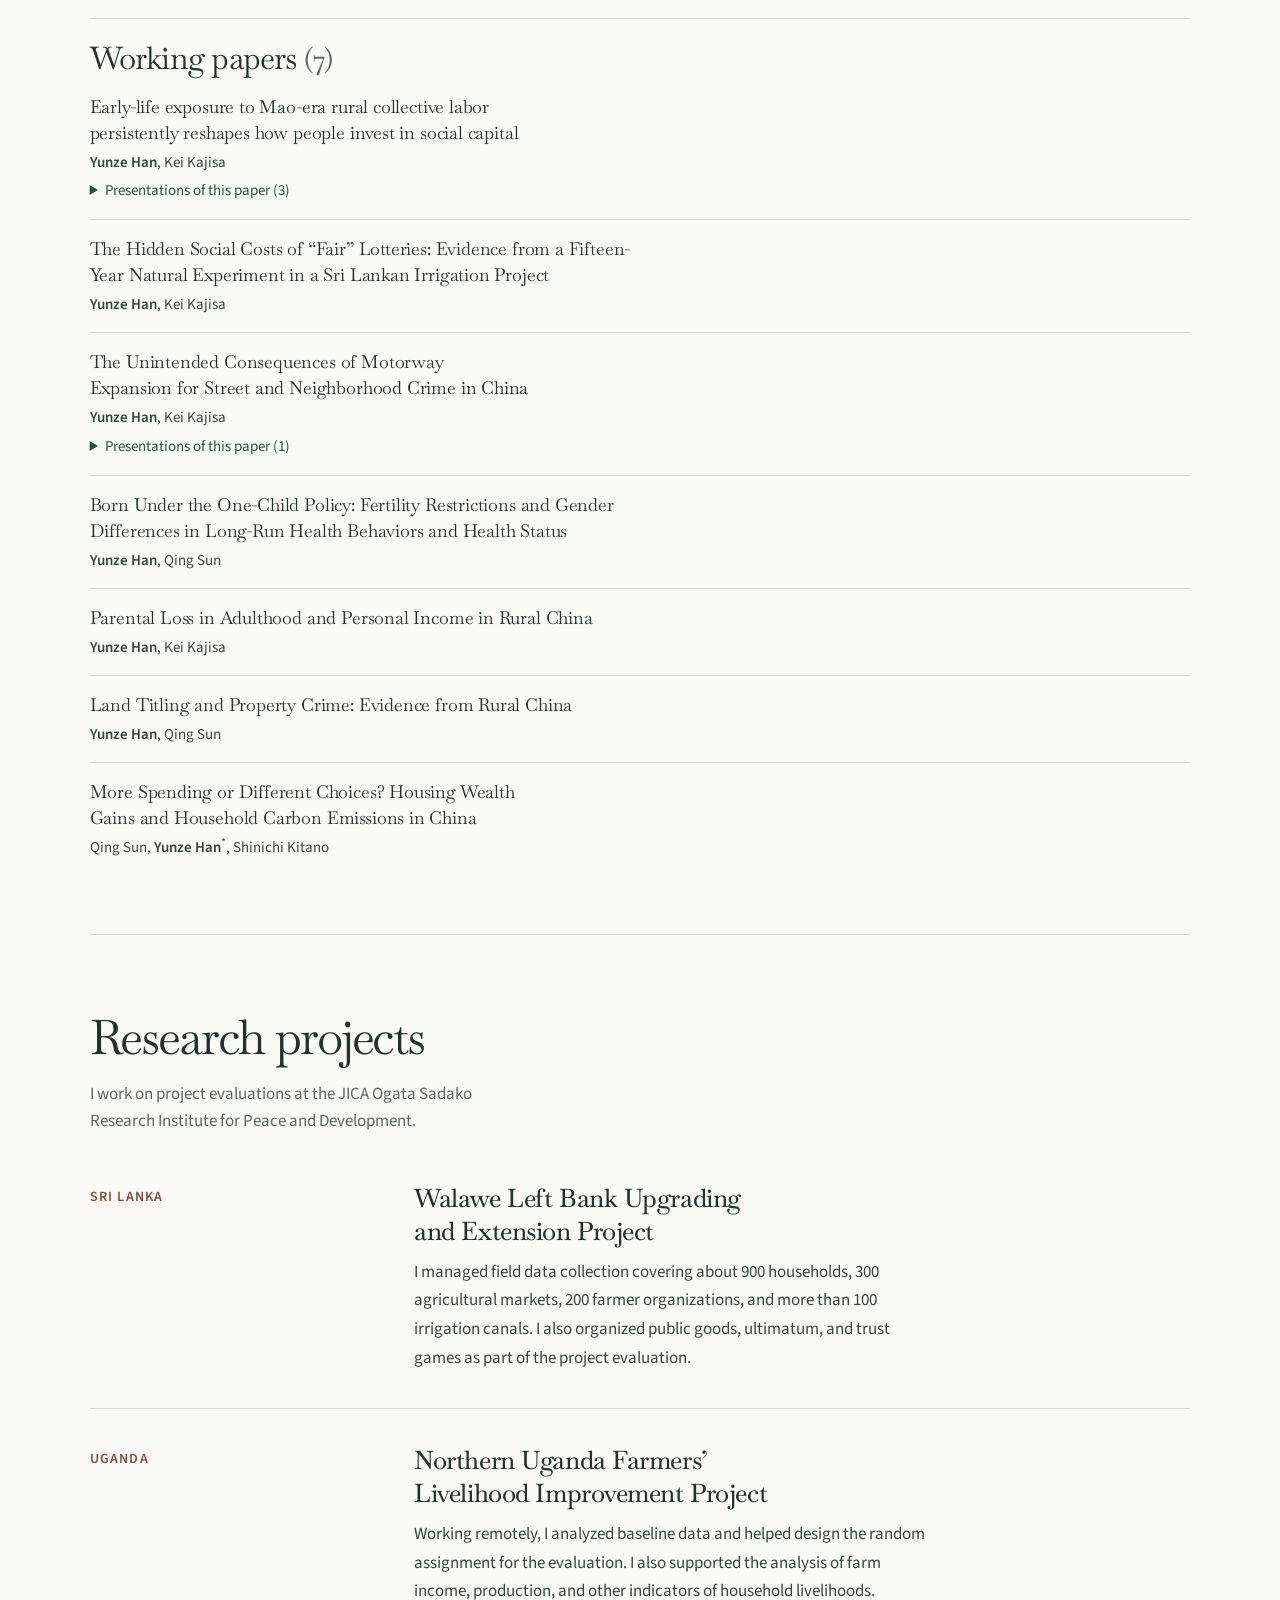
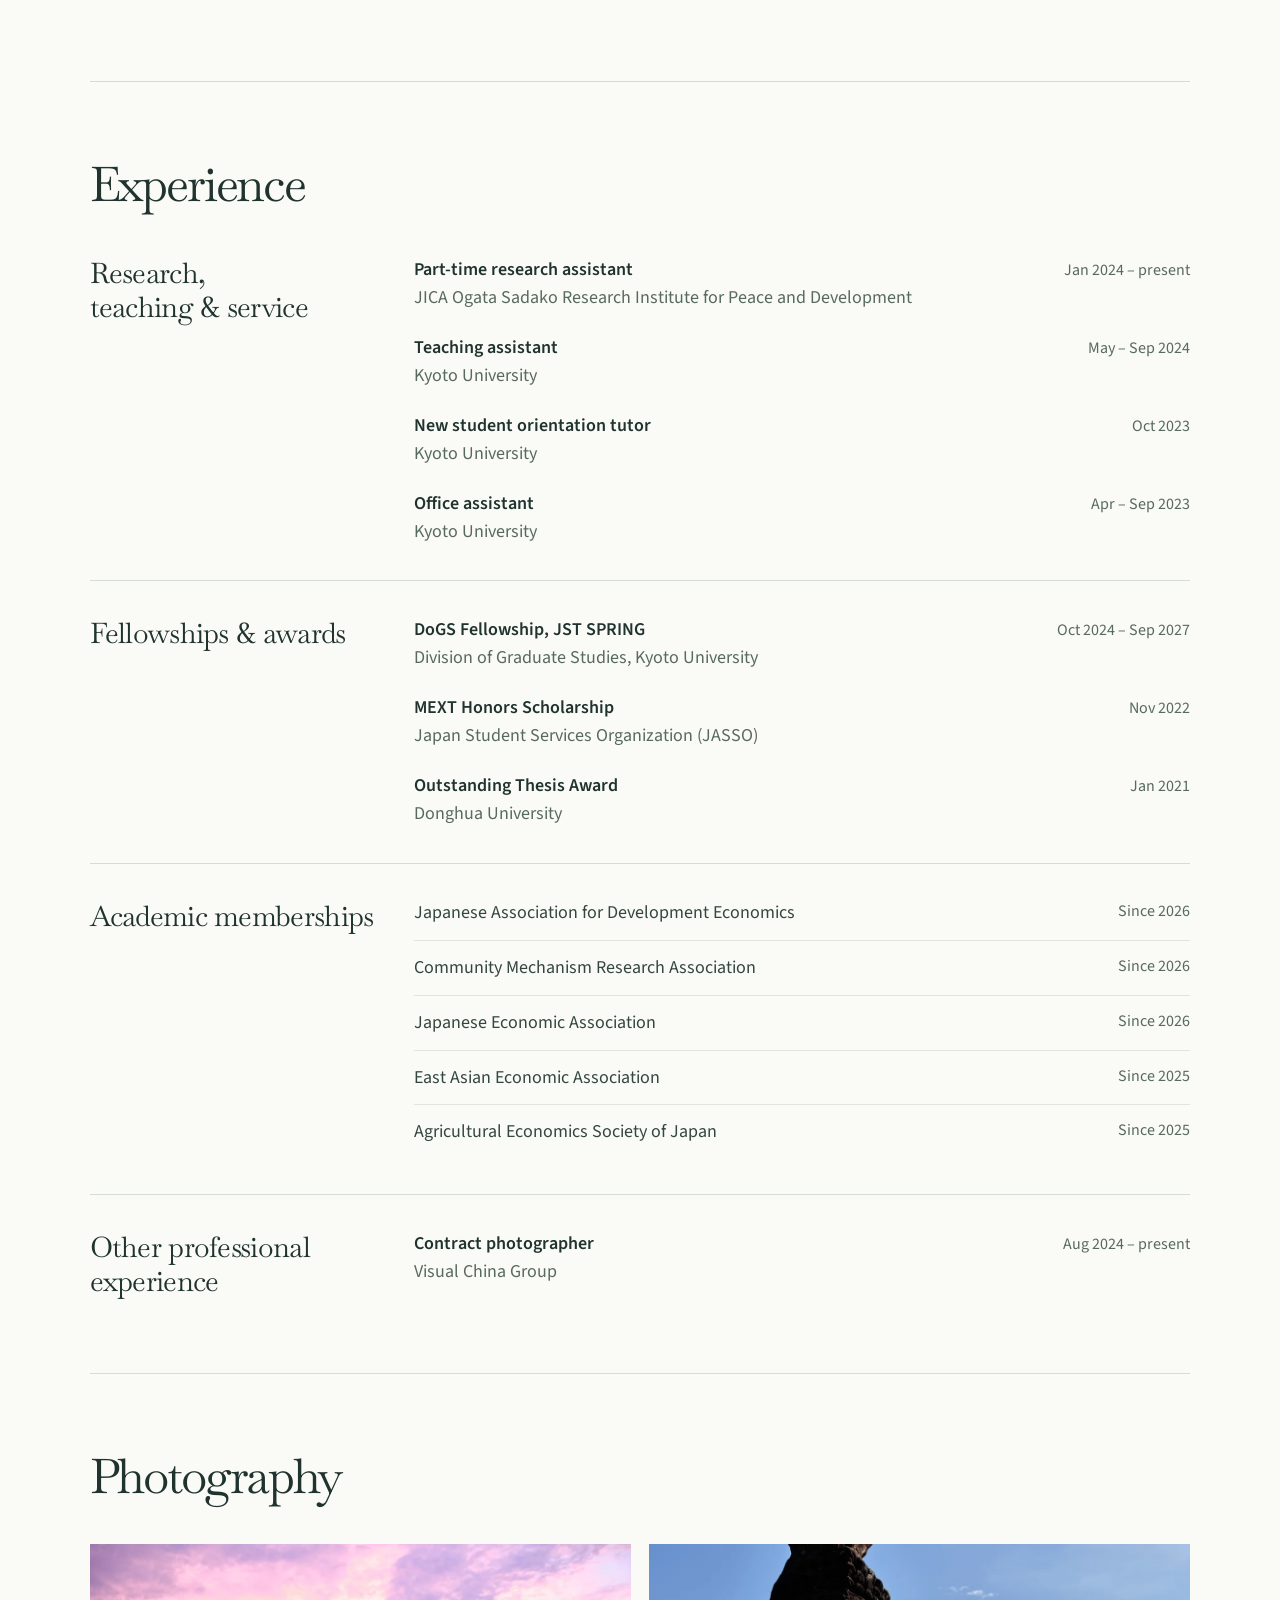
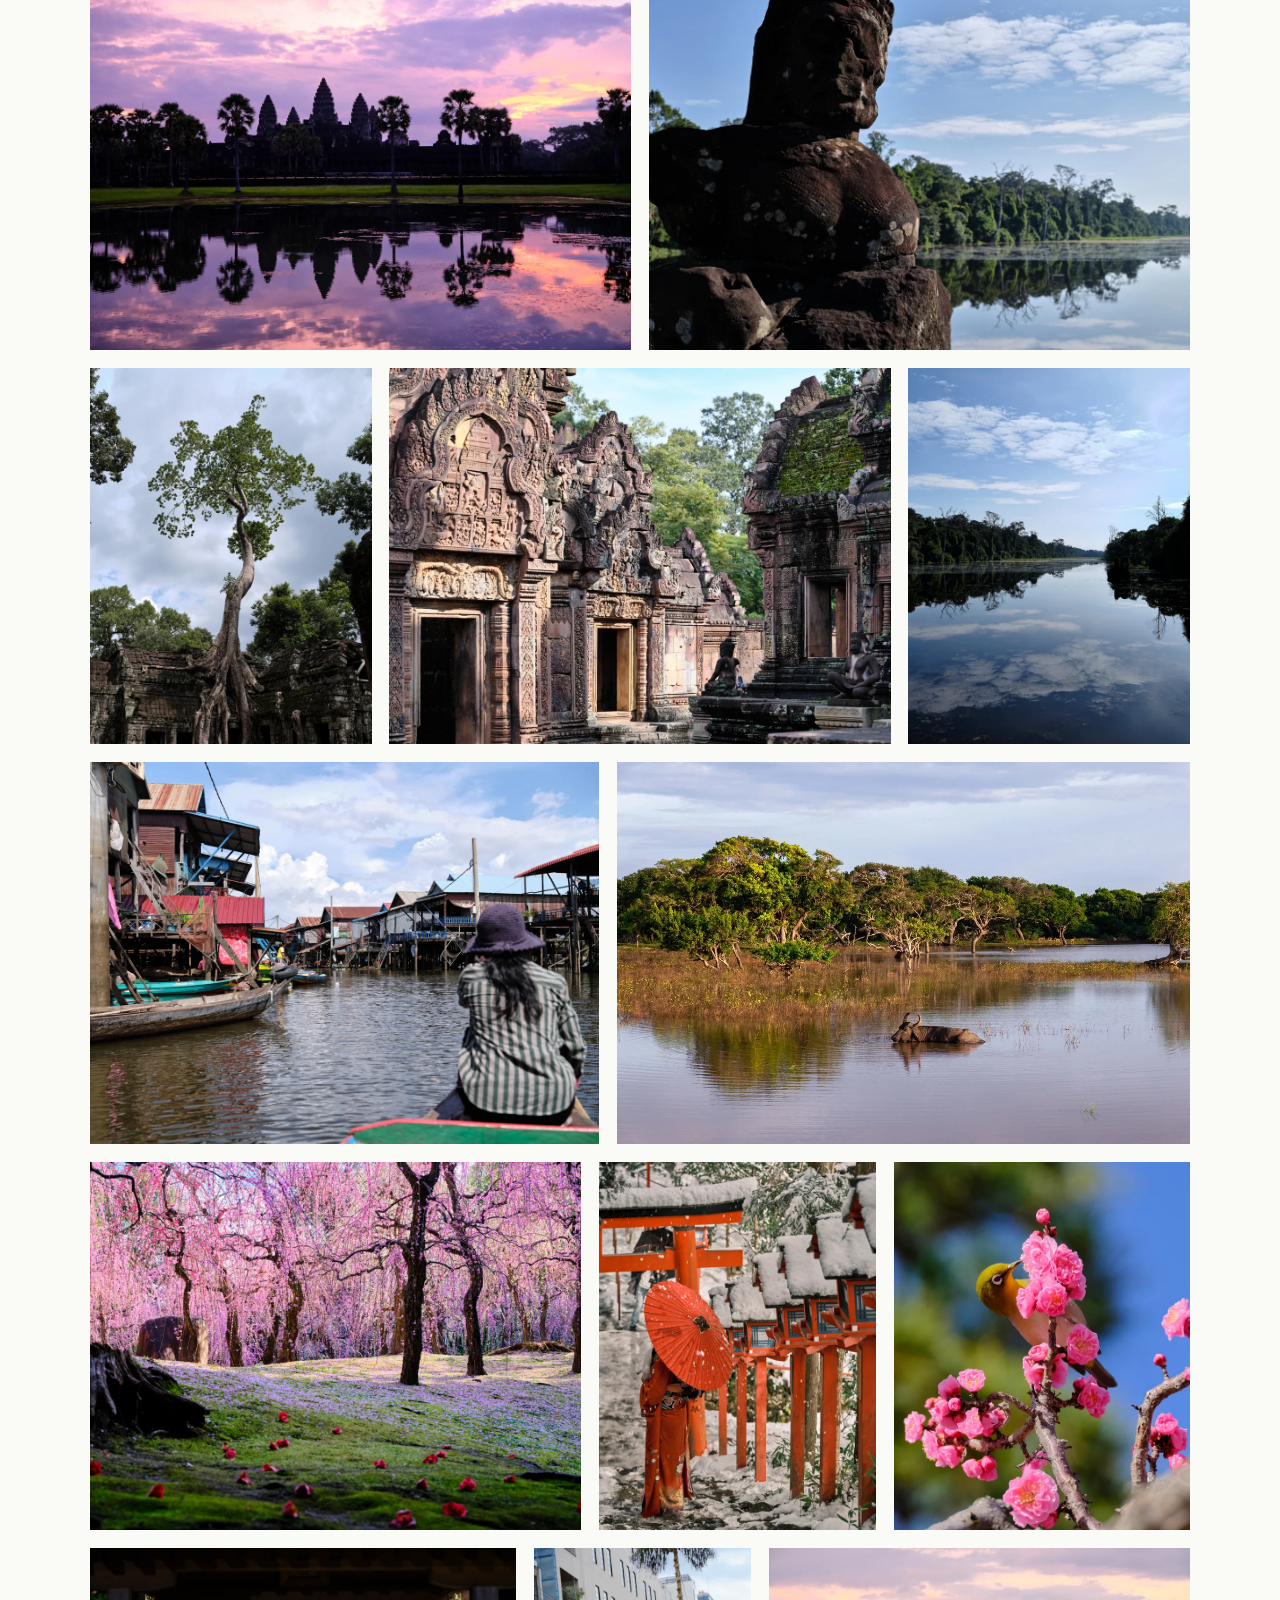
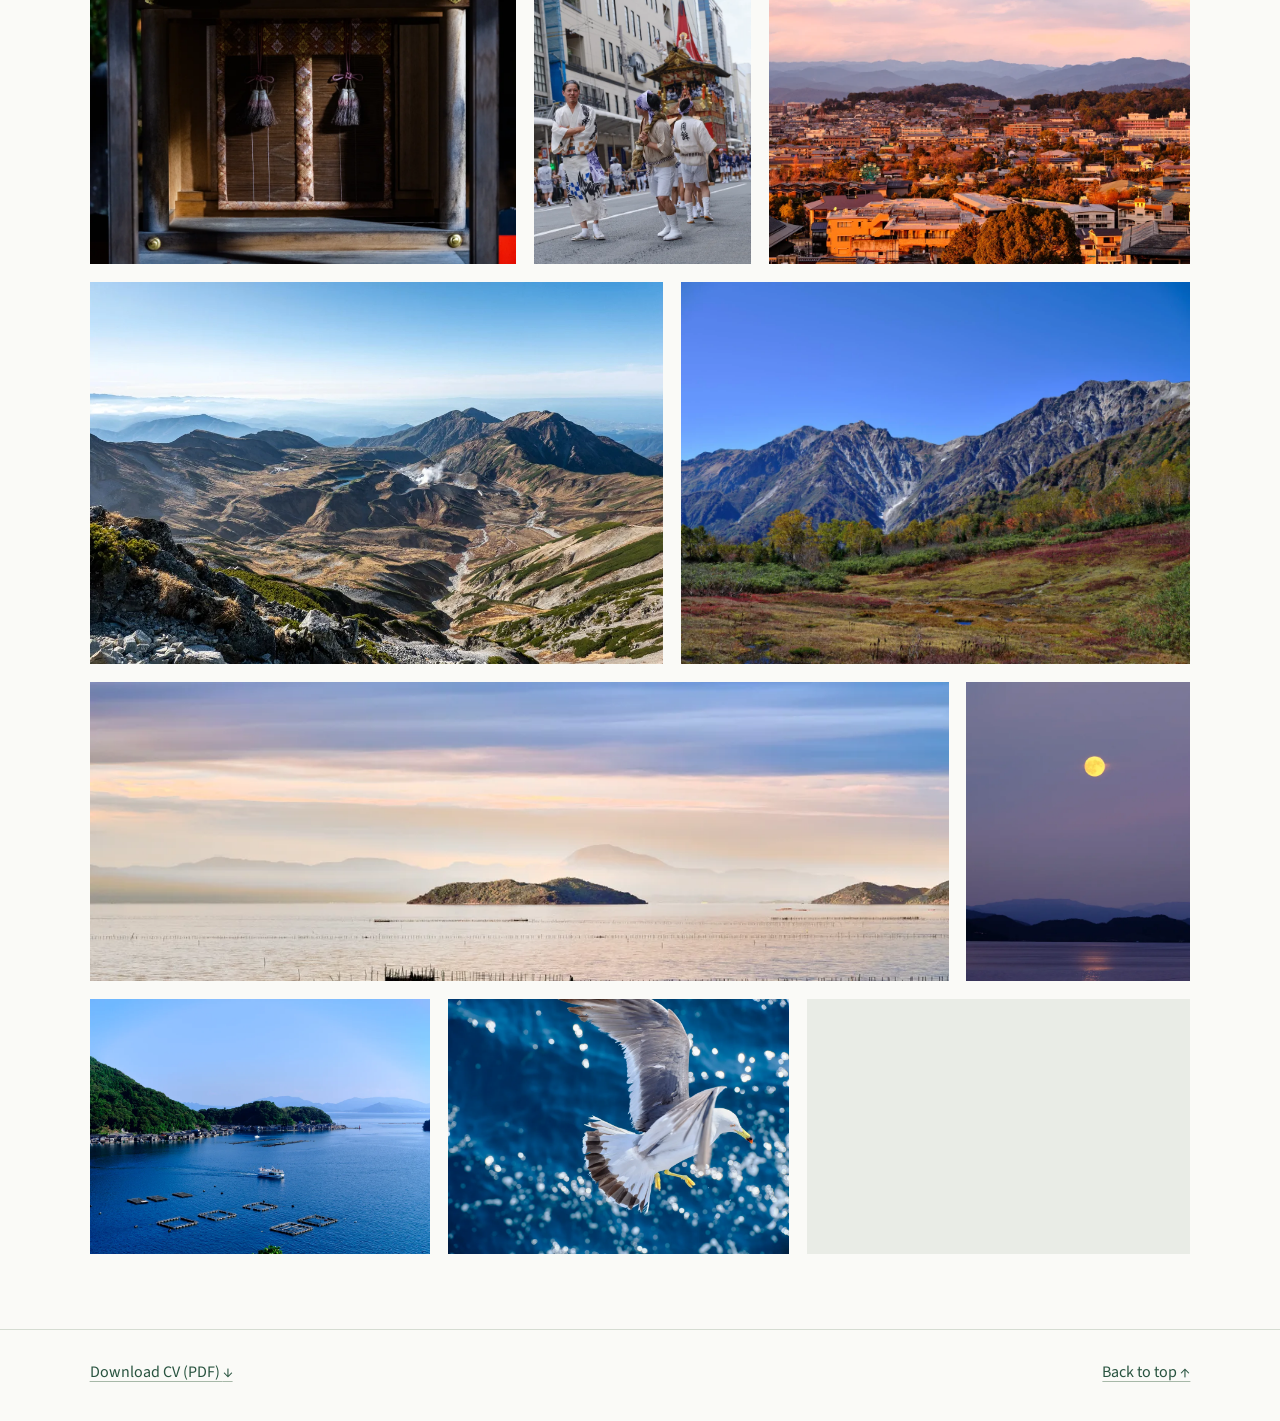
==== commit 183d64a1: "Complete doctoral dates and enlarge research section counts" ====
--- a/index.html
+++ b/index.html
@@ -10,7 +10,7 @@
   <link rel="alternate" hreflang="ja" href="ja.html">
   <link rel="alternate" hreflang="x-default" href="index.html">
   <link rel="icon" href="assets/favicon.png" type="image/png">
-  <link rel="stylesheet" href="assets/style.css?v=934e2fd4">
+  <link rel="stylesheet" href="assets/style.css?v=865ebaee">
   <script src="assets/language.js?v=ef2515bd" defer></script>
   <script src="assets/gallery.js?v=9c5ed4ba" defer></script>
   <script type="application/ld+json">{"@context": "https://schema.org", "@type": "Person", "name": "Yunze Han", "alternateName": ["韩运泽", "韓 運澤"], "affiliation": {"@type": "CollegeOrUniversity", "name": "Kyoto University"}, "sameAs": ["https://researchmap.jp/yunzehan"]}</script>
@@ -20,7 +20,7 @@
   <header class="masthead"><div class="wrap masthead-inner">
     <a class="brand" href="#top" aria-label="Yunze Han, homepage"><span class="seal" aria-hidden="true" lang="ja">韓</span><span lang="en">Yunze Han</span></a>
     <nav class="section-nav" aria-label="Main navigation"><a href="#education">Education</a><a href="#research">Research</a><a href="#projects">Projects</a><a href="#experience">Experience</a><a href="#photography">Photography</a></nav>
-    <a class="language-switch" href="ja.html?v=92403cc5" hreflang="ja" lang="ja" aria-label="日本語で読む">日本語</a>
+    <a class="language-switch" href="ja.html?v=d493b255" hreflang="ja" lang="ja" aria-label="日本語で読む">日本語</a>
   </div></header>
   <main id="main">
     <section class="profile" aria-labelledby="profile-name"><div class="wrap profile-inner">
@@ -37,7 +37,7 @@
       <div class="portrait-frame"><img src="assets/portrait.jpg" alt="Yunze Han in the mountains" width="720" height="864"></div>
     </div></section>
     <div class="wrap page-content">
-      <section class="cv-group" id="education" aria-labelledby="education-heading"><h2 id="education-heading">Education</h2><div><ul class="cv-rows"><li><div><strong>Doctoral program in Natural Resource Economics</strong><span>Graduate School of Agriculture, Kyoto University</span></div><span class="cv-date">2024 – Sep 2027 (expected)</span></li><li><div><strong>Master’s degree in Natural Resource Economics</strong><span>Graduate School of Agriculture, Kyoto University</span></div><span class="cv-date">Oct 2022 – Sep 2024</span></li><li><div><strong>Bachelor’s degree in Financial Management</strong><span>Glorious Sun School of Business and Management, Donghua University</span></div><span class="cv-date">Sep 2017 – Jun 2021</span></li></ul></div></section>
+      <section class="cv-group" id="education" aria-labelledby="education-heading"><h2 id="education-heading">Education</h2><div><ul class="cv-rows"><li><div><strong>Doctoral program in Natural Resource Economics</strong><span>Graduate School of Agriculture, Kyoto University</span></div><span class="cv-date"><span class="date-range"><span>Oct 2024 –</span> <span>Sep 2027</span> <small>(expected)</small></span></span></li><li><div><strong>Master’s degree in Natural Resource Economics</strong><span>Graduate School of Agriculture, Kyoto University</span></div><span class="cv-date">Oct 2022 – Sep 2024</span></li><li><div><strong>Bachelor’s degree in Financial Management</strong><span>Glorious Sun School of Business and Management, Donghua University</span></div><span class="cv-date">Sep 2017 – Jun 2021</span></li></ul></div></section>
       <section class="page-section" id="research" aria-labelledby="research-heading">
         <h2 id="research-heading">Research</h2>
         <section id="publications" class="publications" aria-labelledby="publications-heading">
@@ -73,7 +73,7 @@
     </div>
   </main>
   <footer class="footer"><div class="wrap footer-inner">
-    <a href="assets/yunze-han-cv.pdf?v=852b712f" target="_blank" rel="noopener" title="Open in a new tab">Download CV (PDF) <span aria-hidden="true">↓</span></a>
+    <a href="assets/yunze-han-cv.pdf?v=6f66f892" target="_blank" rel="noopener" title="Open in a new tab">Download CV (PDF) <span aria-hidden="true">↓</span></a>
     <a class="back-link" href="#top">Back to top ↑</a>
   </div></footer>
 </body></html>
--- a/assets/style.css
+++ b/assets/style.css
@@ -79,8 +79,8 @@
 .publications { margin-top: 30px; }
 .subsection-head { display: flex; align-items: baseline; justify-content: space-between; gap: 10px 22px; flex-wrap: wrap; }
 .subsection-head h3, .working-papers h3 { font-size: clamp(27px,2.45vw,35px); letter-spacing: -.025em; }
-.paper-key, .count { color: var(--muted); font: 400 15px/1.4 var(--sans); }
-.count { margin-inline-start: .2em; }
+.paper-key { color: var(--muted); font: 400 15px/1.4 var(--sans); }
+.count { color: var(--muted); font-size: .9em; white-space: nowrap; }
 .paper { padding-block: 28px 31px; }
 .paper + .paper { border-top: 1px solid var(--rule); }
 .paper-line { display: grid; grid-template-columns: minmax(0,1fr) auto; gap: clamp(26px,6vw,88px); align-items: start; }
@@ -131,6 +131,8 @@
 .cv-rows strong { display: block; color: var(--ink); font-weight: 600; }
 .cv-rows li div > span { display: block; color: var(--muted); }
 .cv-date { flex: 0 0 auto; font-size: 16px; text-align: right; }
+.date-range { display: inline-grid; grid-template-columns: auto auto; column-gap: .25em; text-align: start; white-space: nowrap; }
+.date-range small { grid-column: 2; font-size: .9em; line-height: 1.3; }
 .memberships li { display: grid; grid-template-columns: minmax(0,1fr) 7em; gap: 4px clamp(30px,5vw,78px); padding-block: 13px; }
 .memberships li:first-child { padding-top: 0; }
 .memberships li + li { border-top: 1px solid #e0e5dd; }
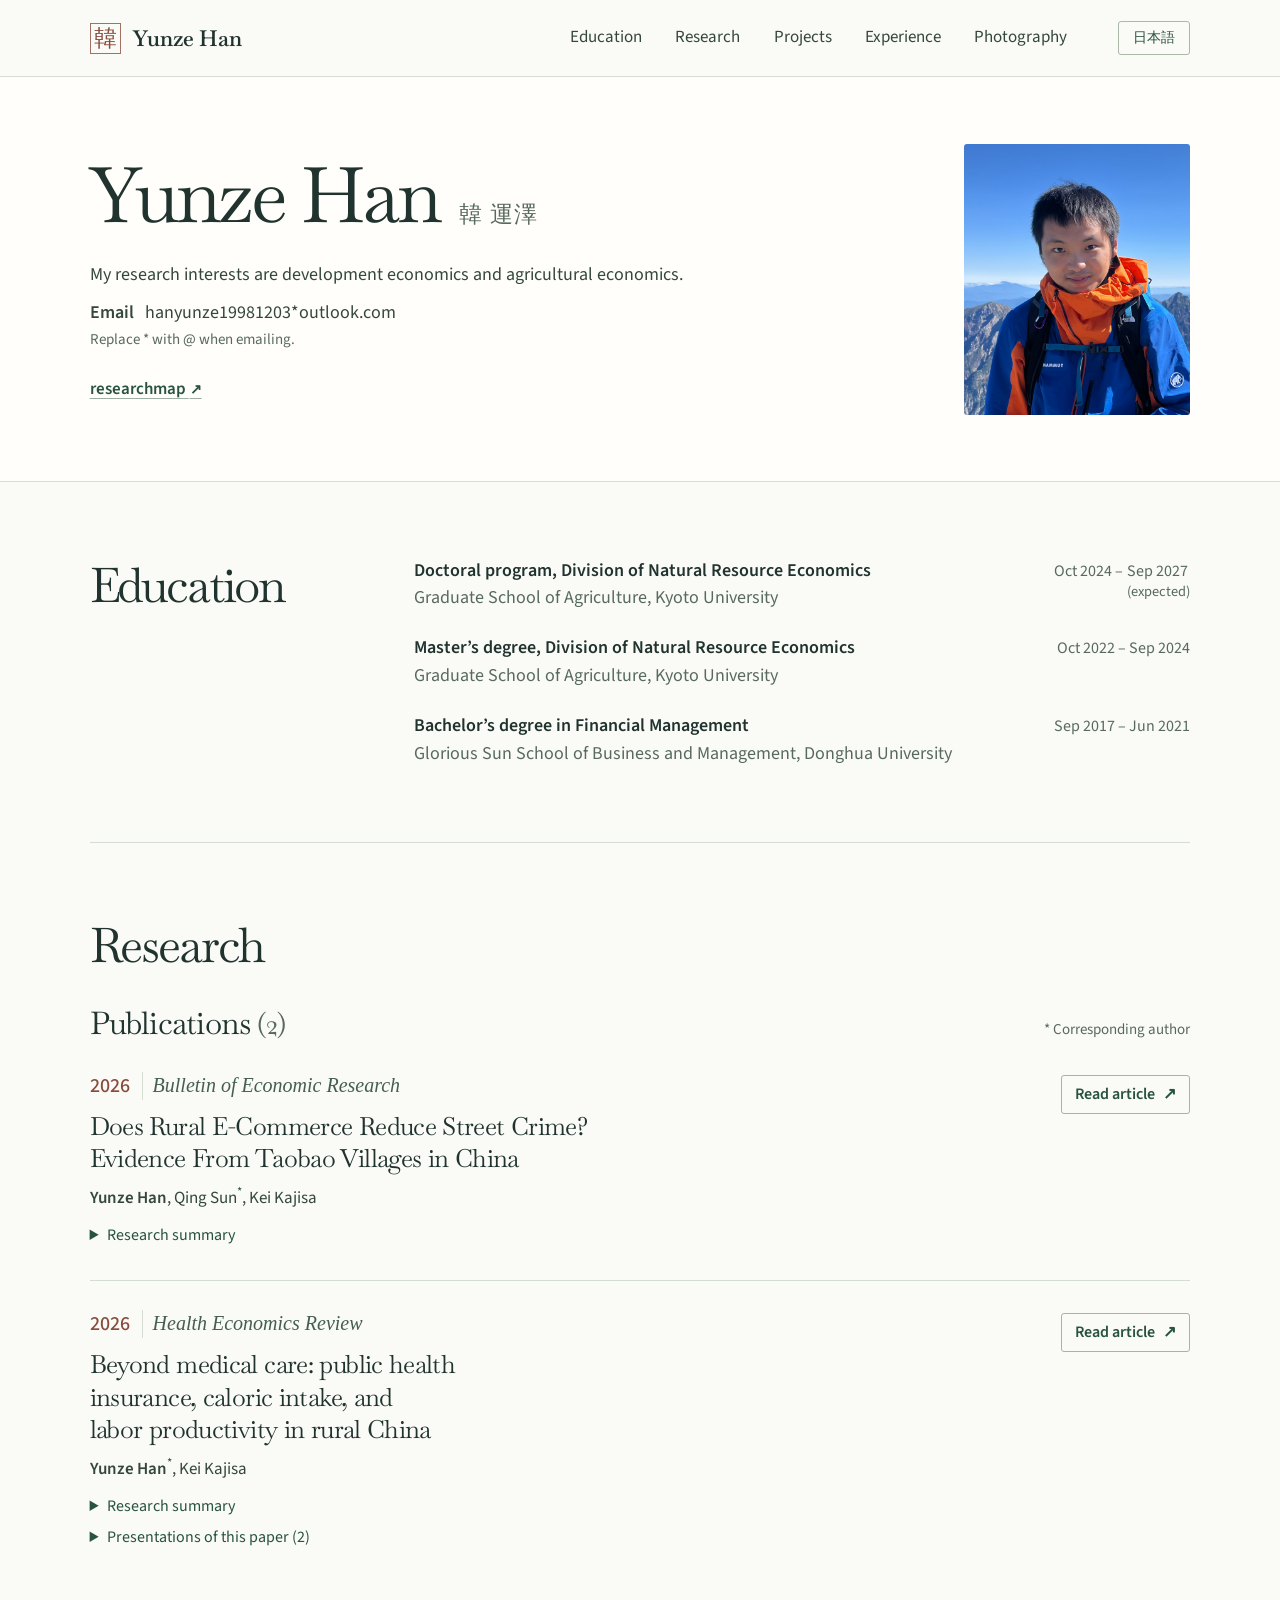
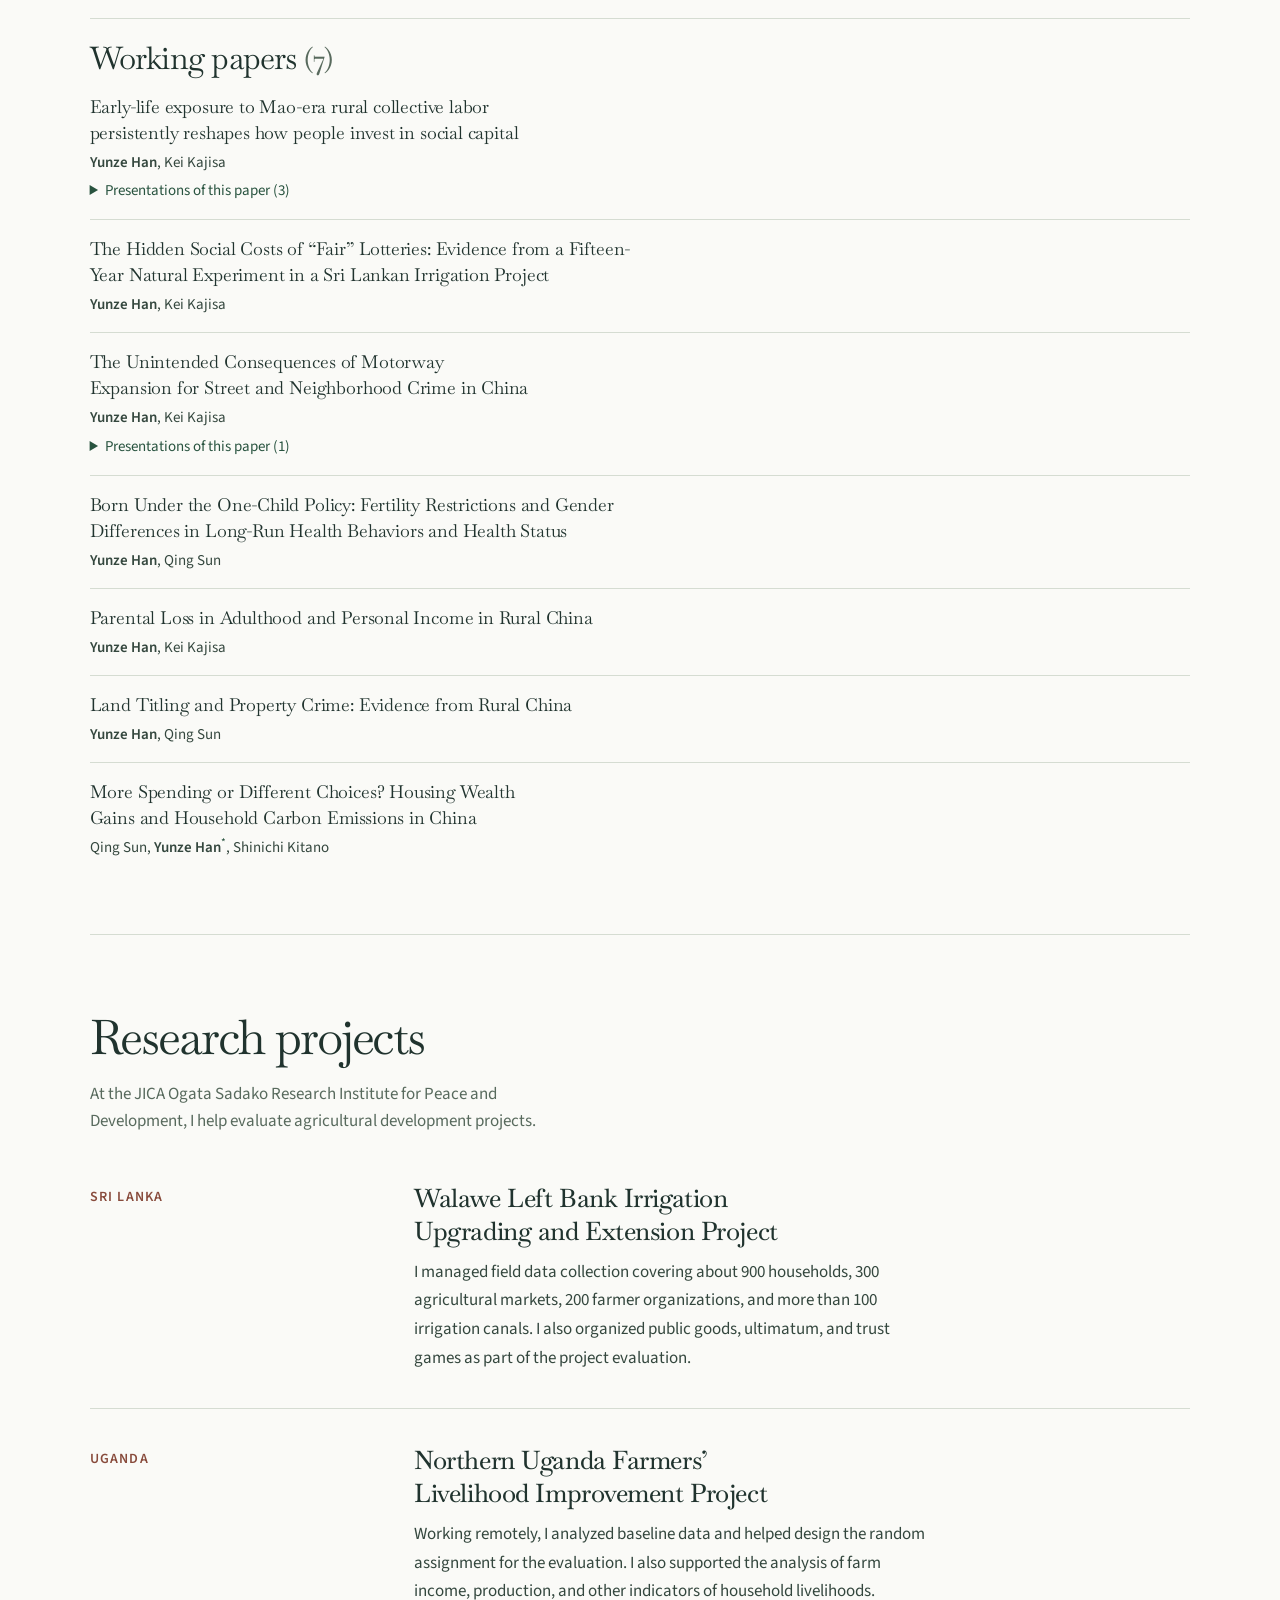
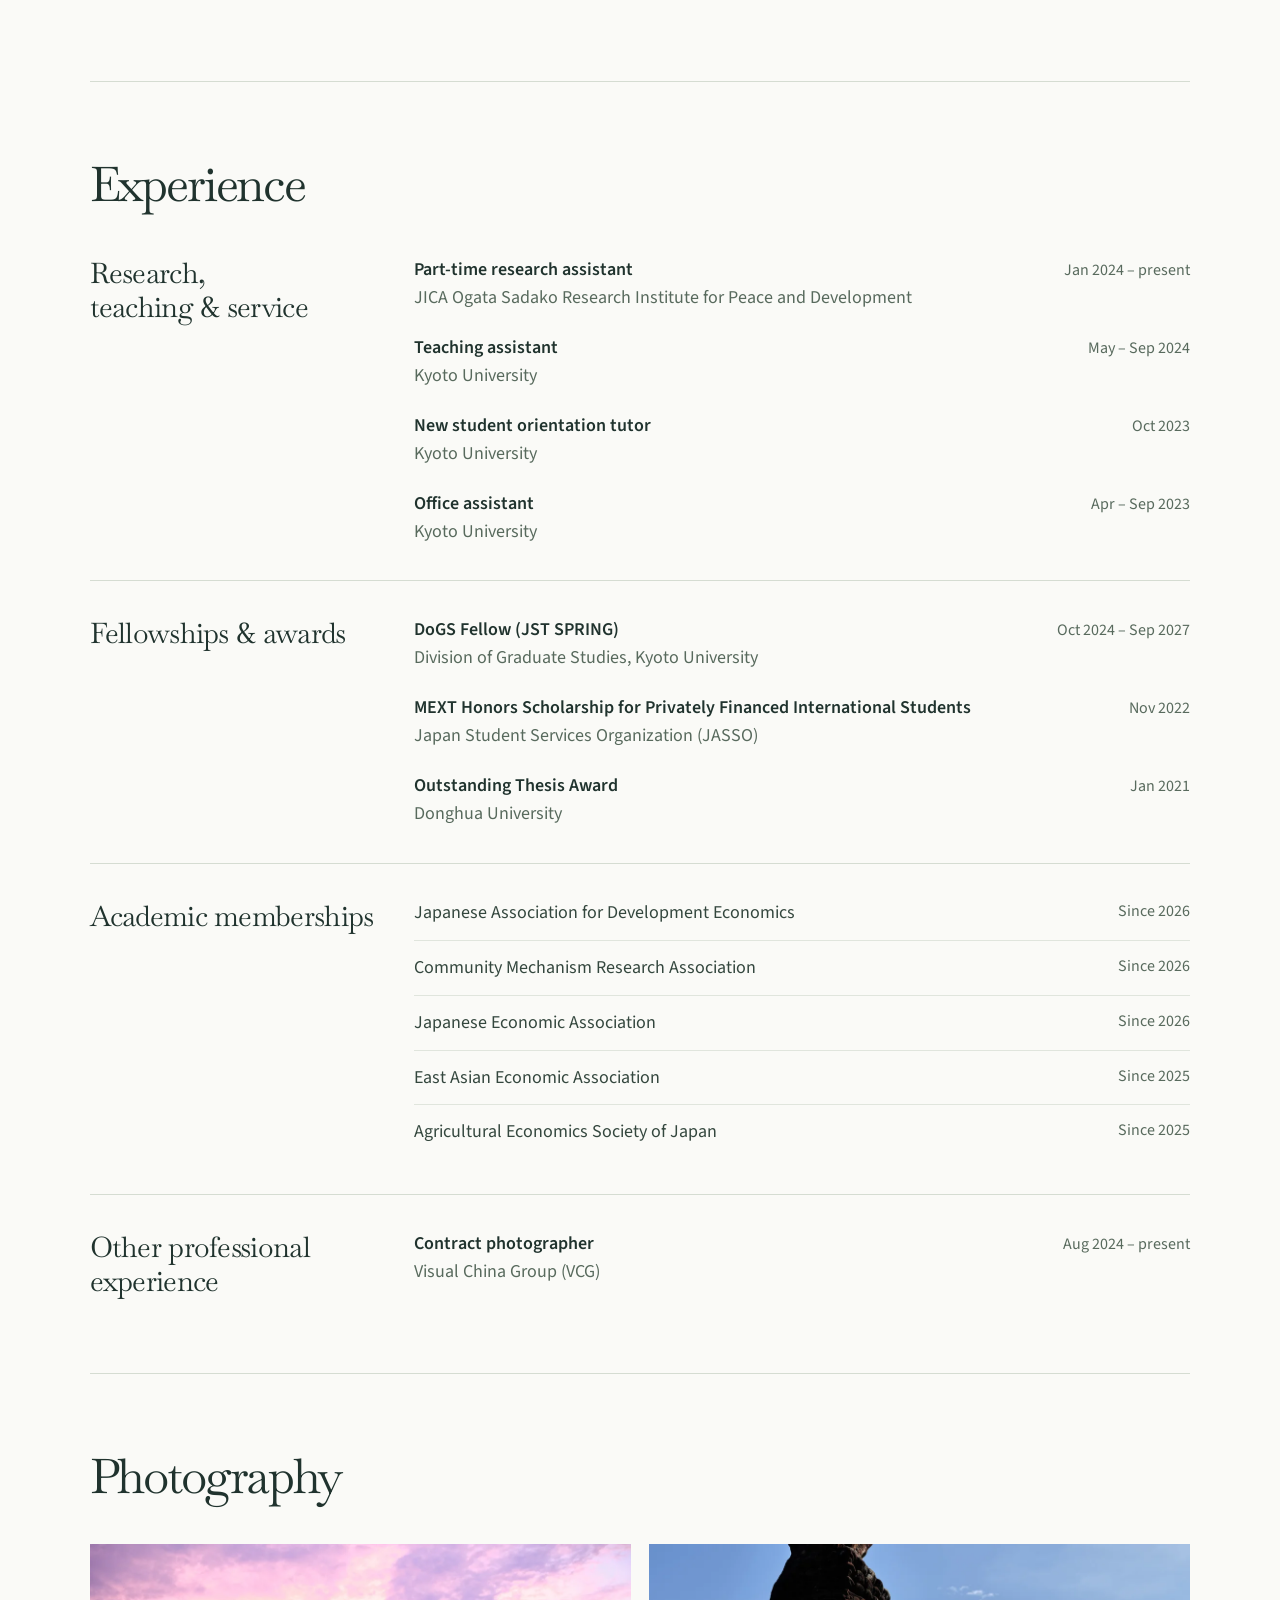
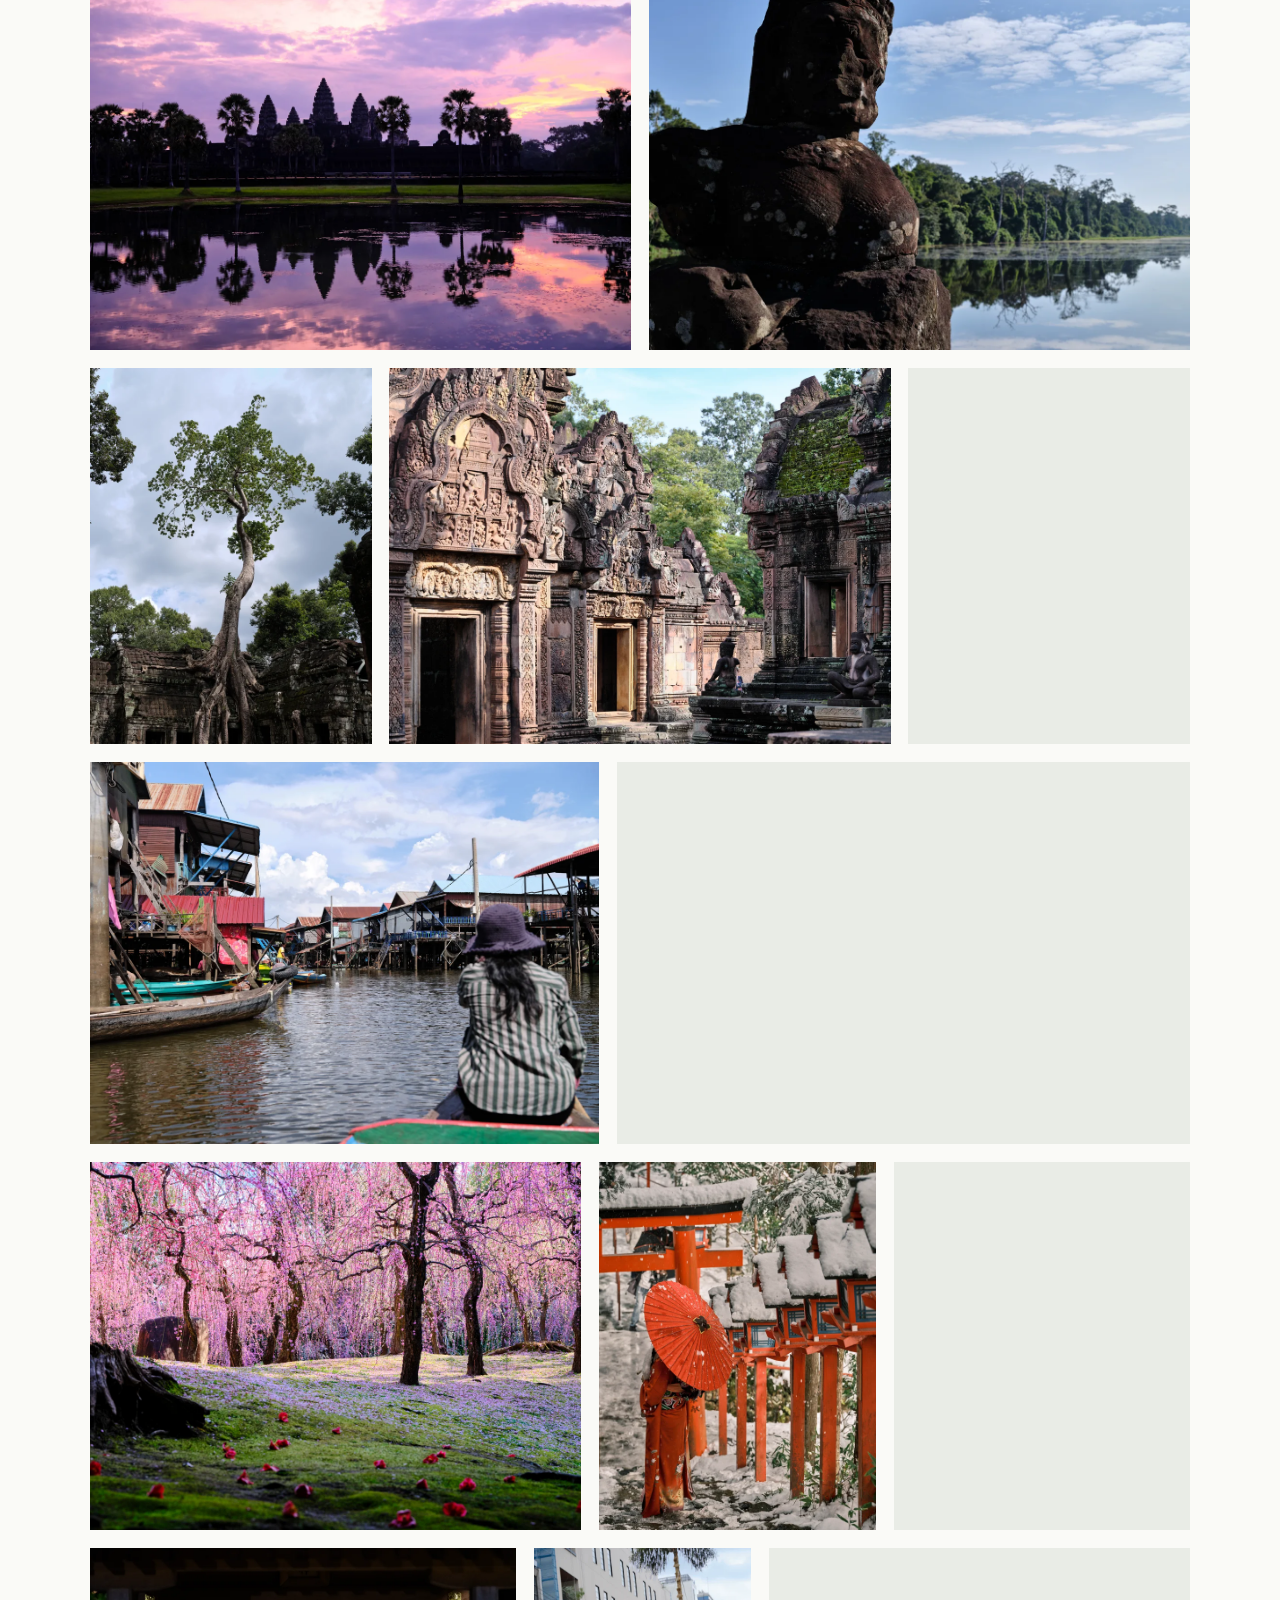
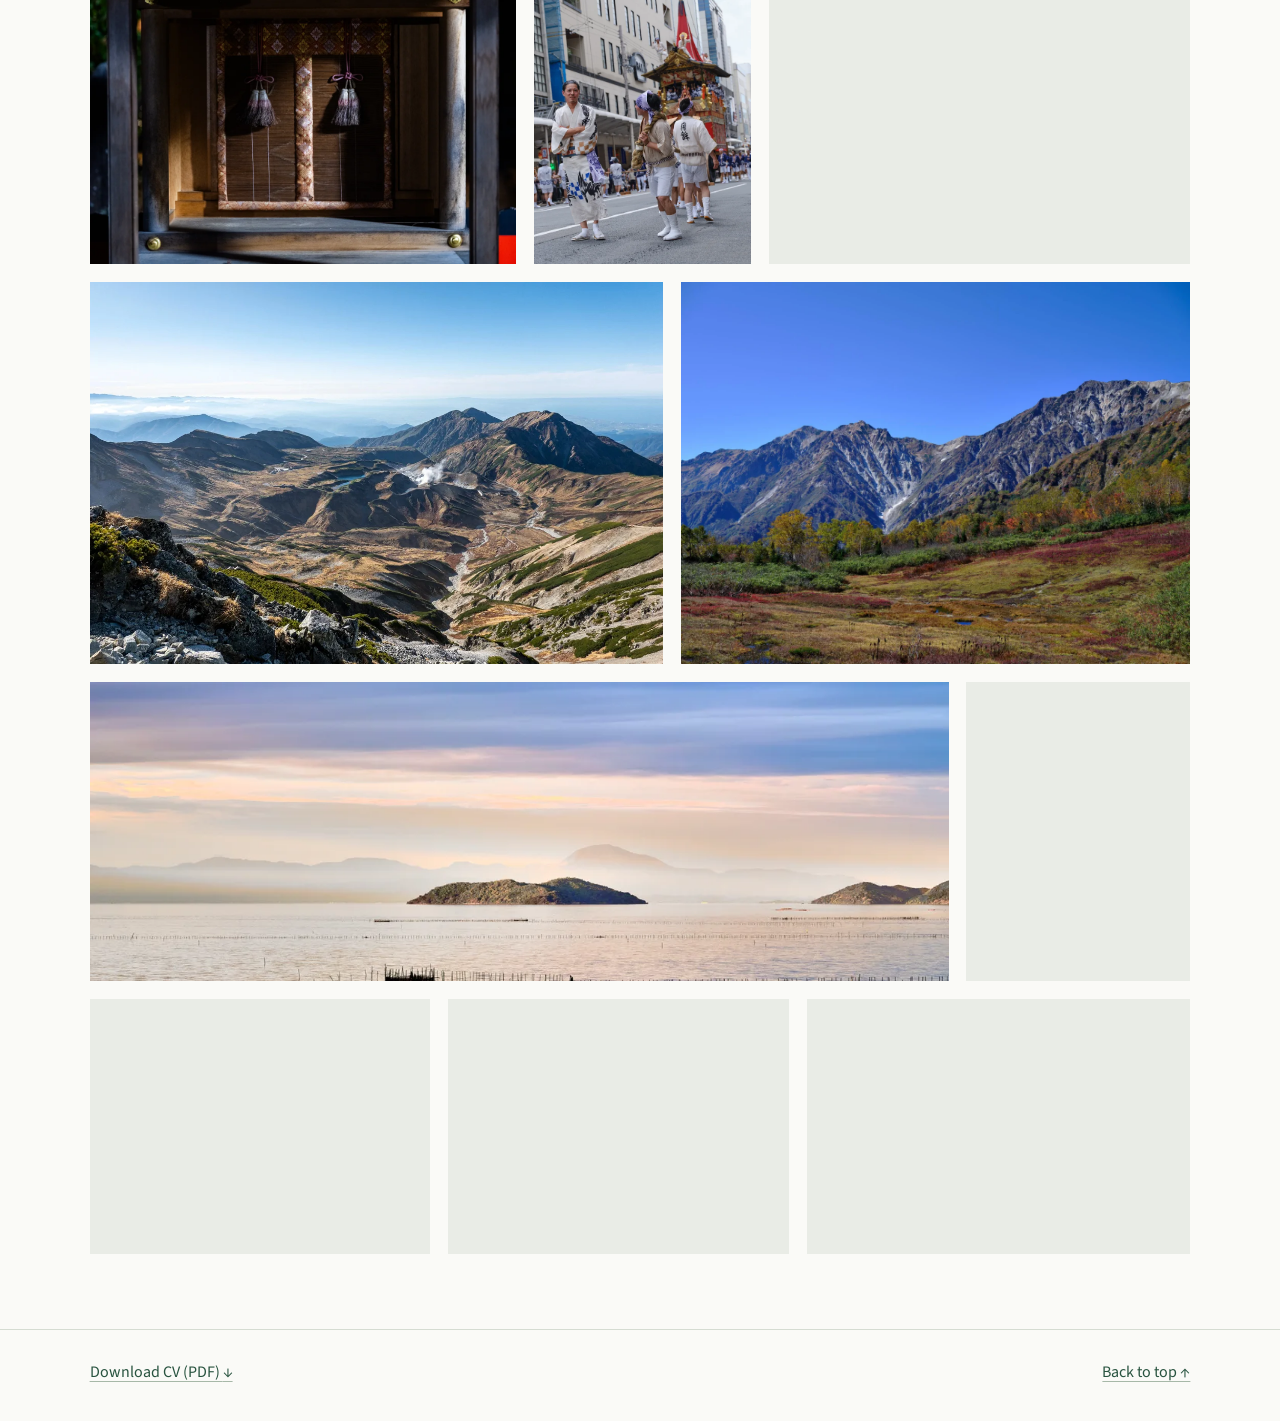
==== commit 607afc58: "Use official academic names and introduce research fields above the email address" ====
--- a/index.html
+++ b/index.html
@@ -10,7 +10,7 @@
   <link rel="alternate" hreflang="ja" href="ja.html">
   <link rel="alternate" hreflang="x-default" href="index.html">
   <link rel="icon" href="assets/favicon.png" type="image/png">
-  <link rel="stylesheet" href="assets/style.css?v=865ebaee">
+  <link rel="stylesheet" href="assets/style.css?v=c0455365">
   <script src="assets/language.js?v=ef2515bd" defer></script>
   <script src="assets/gallery.js?v=9c5ed4ba" defer></script>
   <script type="application/ld+json">{"@context": "https://schema.org", "@type": "Person", "name": "Yunze Han", "alternateName": ["韩运泽", "韓 運澤"], "affiliation": {"@type": "CollegeOrUniversity", "name": "Kyoto University"}, "sameAs": ["https://researchmap.jp/yunzehan"]}</script>
@@ -20,13 +20,14 @@
   <header class="masthead"><div class="wrap masthead-inner">
     <a class="brand" href="#top" aria-label="Yunze Han, homepage"><span class="seal" aria-hidden="true" lang="ja">韓</span><span lang="en">Yunze Han</span></a>
     <nav class="section-nav" aria-label="Main navigation"><a href="#education">Education</a><a href="#research">Research</a><a href="#projects">Projects</a><a href="#experience">Experience</a><a href="#photography">Photography</a></nav>
-    <a class="language-switch" href="ja.html?v=d493b255" hreflang="ja" lang="ja" aria-label="日本語で読む">日本語</a>
+    <a class="language-switch" href="ja.html?v=37f27e10" hreflang="ja" lang="ja" aria-label="日本語で読む">日本語</a>
   </div></header>
   <main id="main">
     <section class="profile" aria-labelledby="profile-name"><div class="wrap profile-inner">
       <div class="profile-copy">
         <h1 id="profile-name">Yunze Han<span class="other-name" lang="ja">韓 運澤</span></h1>
         <div id="contact" class="contact">
+          <p class="research-interests"><span class="phrase">My research interests are</span> <span class="phrase">development economics</span> <span class="phrase">and agricultural economics.</span></p>
           <p><span class="contact-label">Email</span> <span class="email-address" dir="ltr">hanyunze19981203*outlook.com</span></p>
           <p class="contact-hint">Replace * with @ when emailing.</p>
         </div>
@@ -37,26 +38,26 @@
       <div class="portrait-frame"><img src="assets/portrait.jpg" alt="Yunze Han in the mountains" width="720" height="864"></div>
     </div></section>
     <div class="wrap page-content">
-      <section class="cv-group" id="education" aria-labelledby="education-heading"><h2 id="education-heading">Education</h2><div><ul class="cv-rows"><li><div><strong>Doctoral program in Natural Resource Economics</strong><span>Graduate School of Agriculture, Kyoto University</span></div><span class="cv-date"><span class="date-range"><span>Oct 2024 –</span> <span>Sep 2027</span> <small>(expected)</small></span></span></li><li><div><strong>Master’s degree in Natural Resource Economics</strong><span>Graduate School of Agriculture, Kyoto University</span></div><span class="cv-date">Oct 2022 – Sep 2024</span></li><li><div><strong>Bachelor’s degree in Financial Management</strong><span>Glorious Sun School of Business and Management, Donghua University</span></div><span class="cv-date">Sep 2017 – Jun 2021</span></li></ul></div></section>
+      <section class="cv-group" id="education" aria-labelledby="education-heading"><h2 id="education-heading">Education</h2><div><ul class="cv-rows"><li><div><strong>Doctoral program, Division of Natural Resource Economics</strong><span>Graduate School of Agriculture, Kyoto University</span></div><span class="cv-date"><span class="date-range"><span>Oct 2024 –</span> <span>Sep 2027</span> <small>(expected)</small></span></span></li><li><div><strong>Master’s degree, Division of Natural Resource Economics</strong><span>Graduate School of Agriculture, Kyoto University</span></div><span class="cv-date">Oct 2022 – Sep 2024</span></li><li><div><strong>Bachelor’s degree in Financial Management</strong><span>Glorious Sun School of Business and Management, Donghua University</span></div><span class="cv-date">Sep 2017 – Jun 2021</span></li></ul></div></section>
       <section class="page-section" id="research" aria-labelledby="research-heading">
         <h2 id="research-heading">Research</h2>
         <section id="publications" class="publications" aria-labelledby="publications-heading">
           <div class="subsection-head"><h3 id="publications-heading">Publications <span class="count">(2)</span></h3>
             <p class="paper-key"><span aria-hidden="true">*</span> Corresponding author</p></div>
-          <article class="paper" id="taobao-villages"><div class="paper-line"><div class="paper-info"><p class="journal"><span class="pub-year">2026</span><i lang="en">Bulletin of Economic Research</i></p><h4 class="paper-title" lang="en"><a href="https://doi.org/10.1111/boer.70090" target="_blank" rel="noopener" title="Open in a new tab">Does Rural E-Commerce Reduce Street Crime? Evidence From Taobao Villages in China</a></h4><p class="authors" lang="en"><span class="paper-author"><strong>Yunze Han</strong></span>, <span class="paper-author">Qing Sun<sup title="Corresponding author"><span aria-hidden="true">*</span><span class="sr-only" lang="en"> Corresponding author</span></sup></span>, <span class="paper-author">Kei Kajisa</span></p></div><div class="paper-action"><a class="article-link" href="https://doi.org/10.1111/boer.70090" target="_blank" rel="noopener" title="Open in a new tab">Read article <span aria-hidden="true">↗</span></a></div></div><div class="paper-details"><details class="disclosure"><summary>Research summary</summary><p class="paper-summary">Using data from 2,872 counties in China, we find that property-related street and neighborhood crime fell in counties where Taobao Villages emerged.</p></details></div></article><article class="paper" id="medical-care"><div class="paper-line"><div class="paper-info"><p class="journal"><span class="pub-year">2026</span><i lang="en">Health Economics Review</i></p><h4 class="paper-title" lang="en"><a href="https://doi.org/10.1186/s13561-026-00833-w" target="_blank" rel="noopener" title="Open in a new tab">Beyond medical care: public health insurance, caloric intake, and labor productivity in rural China</a></h4><p class="authors" lang="en"><span class="paper-author"><strong>Yunze Han</strong><sup title="Corresponding author"><span aria-hidden="true">*</span><span class="sr-only" lang="en"> Corresponding author</span></sup></span>, <span class="paper-author">Kei Kajisa</span></p></div><div class="paper-action"><a class="article-link" href="https://doi.org/10.1186/s13561-026-00833-w" target="_blank" rel="noopener" title="Open in a new tab">Read article <span aria-hidden="true">↗</span></a></div></div><div class="paper-details"><details class="disclosure"><summary>Research summary</summary><p class="paper-summary">In rural China, public health insurance enrollment was associated with higher caloric intake. People who consumed more calories also earned more per working day in the following survey wave.</p></details><details class="disclosure"><summary>Presentations of this paper (2)</summary><div class="meetings"><ul><li><span class="meeting-date">Mar 2025</span><div>Annual Conference of the Agricultural Economics Society of Japan</div></li><li><span class="meeting-date">Feb 2025</span><div>Kyoto Development Economic Research (KDER) Student Workshop</div></li></ul></div></details></div></article>
+          <article class="paper" id="taobao-villages"><div class="paper-line"><div class="paper-info"><p class="journal"><span class="pub-year">2026</span><i lang="en">Bulletin of Economic Research</i></p><h4 class="paper-title" lang="en"><a href="https://doi.org/10.1111/boer.70090" target="_blank" rel="noopener" title="Open in a new tab">Does Rural E-Commerce Reduce Street Crime? Evidence From Taobao Villages in China</a></h4><p class="authors" lang="en"><span class="paper-author"><strong>Yunze Han</strong></span>, <span class="paper-author">Qing Sun<sup title="Corresponding author"><span aria-hidden="true">*</span><span class="sr-only" lang="en"> Corresponding author</span></sup></span>, <span class="paper-author">Kei Kajisa</span></p></div><div class="paper-action"><a class="article-link" href="https://doi.org/10.1111/boer.70090" target="_blank" rel="noopener" title="Open in a new tab">Read article <span aria-hidden="true">↗</span></a></div></div><div class="paper-details"><details class="disclosure"><summary>Research summary</summary><p class="paper-summary">Using data from 2,872 counties in China, we find that property-related street and neighborhood crime fell in counties where Taobao Villages emerged.</p></details></div></article><article class="paper" id="medical-care"><div class="paper-line"><div class="paper-info"><p class="journal"><span class="pub-year">2026</span><i lang="en">Health Economics Review</i></p><h4 class="paper-title" lang="en"><a href="https://doi.org/10.1186/s13561-026-00833-w" target="_blank" rel="noopener" title="Open in a new tab">Beyond medical care: public health insurance, caloric intake, and labor productivity in rural China</a></h4><p class="authors" lang="en"><span class="paper-author"><strong>Yunze Han</strong><sup title="Corresponding author"><span aria-hidden="true">*</span><span class="sr-only" lang="en"> Corresponding author</span></sup></span>, <span class="paper-author">Kei Kajisa</span></p></div><div class="paper-action"><a class="article-link" href="https://doi.org/10.1186/s13561-026-00833-w" target="_blank" rel="noopener" title="Open in a new tab">Read article <span aria-hidden="true">↗</span></a></div></div><div class="paper-details"><details class="disclosure"><summary>Research summary</summary><p class="paper-summary">In rural China, participants in the New Rural Cooperative Medical Scheme consumed more calories than nonparticipants. Higher caloric intake was also associated with higher earnings per working day the following year.</p></details><details class="disclosure"><summary>Presentations of this paper (2)</summary><div class="meetings"><ul><li><span class="meeting-date">Mar 2025</span><div>2025 Annual Conference of the Agricultural Economics Society of Japan</div></li><li><span class="meeting-date">Feb 2025</span><div><span lang="en">Kyoto Development Economic Research (KDER) Student Workshop</span></div></li></ul></div></details></div></article>
         </section>
         <section id="working-papers" class="working-papers" aria-labelledby="working-papers-heading">
           <h3 id="working-papers-heading">Working papers <span class="count">(7)</span></h3>
-          <article class="paper" id="collective-labor"><div class="paper-line"><div class="paper-info"><h4 class="paper-title" lang="en">Early-life exposure to Mao-era rural collective labor persistently reshapes how people invest in social capital</h4><p class="authors" lang="en"><span class="paper-author"><strong>Yunze Han</strong></span>, <span class="paper-author">Kei Kajisa</span></p></div></div><div class="paper-details"><details class="disclosure"><summary>Presentations of this paper (3)</summary><div class="meetings"><ul><li><span class="meeting-date">Sep 2026</span><div>Autumn Meeting of the Japanese Economic Association</div></li><li><span class="meeting-date">Jun 2026</span><div>1st Annual Conference of the Community Mechanism Research Association <span class="meeting-note">(Session chair)</span></div></li><li><span class="meeting-date">Nov 2025</span><div><span lang="en">20th International Convention of the East Asian Economic Association</span><details class="early-title"><summary>Title on the program</summary><p lang="en">Mandatory Resettlement and Social Capital: The Lasting Effects of China’s Send-Down Movement</p></details></div></li></ul></div></details></div></article><article class="paper" id="irrigation-lotteries"><div class="paper-line"><div class="paper-info"><h4 class="paper-title" lang="en">The Hidden Social Costs of “Fair” Lotteries: Evidence from a Fifteen-Year Natural Experiment in a Sri Lankan Irrigation Project</h4><p class="authors" lang="en"><span class="paper-author"><strong>Yunze Han</strong></span>, <span class="paper-author">Kei Kajisa</span></p></div></div><div class="paper-details"></div></article><article class="paper" id="motorway-expansion"><div class="paper-line"><div class="paper-info"><h4 class="paper-title" lang="en">The Unintended Consequences of Motorway Expansion for Street and Neighborhood Crime in China</h4><p class="authors" lang="en"><span class="paper-author"><strong>Yunze Han</strong></span>, <span class="paper-author">Kei Kajisa</span></p></div></div><div class="paper-details"><details class="disclosure"><summary>Presentations of this paper (1)</summary><div class="meetings"><ul><li><span class="meeting-date">Nov 2026</span><div><span lang="en">21st International Convention of the East Asian Economic Association</span></div></li></ul></div></details></div></article><article class="paper" id="one-child-policy"><div class="paper-line"><div class="paper-info"><h4 class="paper-title" lang="en">Born Under the One-Child Policy: Fertility Restrictions and Gender Differences in Long-Run Health Behaviors and Health Status</h4><p class="authors" lang="en"><span class="paper-author"><strong>Yunze Han</strong></span>, <span class="paper-author">Qing Sun</span></p></div></div><div class="paper-details"></div></article><article class="paper" id="parental-loss"><div class="paper-line"><div class="paper-info"><h4 class="paper-title" lang="en">Parental Loss in Adulthood and Personal Income in Rural China</h4><p class="authors" lang="en"><span class="paper-author"><strong>Yunze Han</strong></span>, <span class="paper-author">Kei Kajisa</span></p></div></div><div class="paper-details"></div></article><article class="paper" id="land-titling"><div class="paper-line"><div class="paper-info"><h4 class="paper-title" lang="en">Land Titling and Property Crime: Evidence from Rural China</h4><p class="authors" lang="en"><span class="paper-author"><strong>Yunze Han</strong></span>, <span class="paper-author">Qing Sun</span></p></div></div><div class="paper-details"></div></article><article class="paper" id="housing-wealth"><div class="paper-line"><div class="paper-info"><h4 class="paper-title" lang="en">More Spending or Different Choices? Housing Wealth Gains and Household Carbon Emissions in China</h4><p class="authors" lang="en"><span class="paper-author">Qing Sun</span>, <span class="paper-author"><strong>Yunze Han</strong><sup title="Corresponding author"><span aria-hidden="true">*</span><span class="sr-only" lang="en"> Corresponding author</span></sup></span>, <span class="paper-author">Shinichi Kitano</span></p></div></div><div class="paper-details"></div></article>
+          <article class="paper" id="collective-labor"><div class="paper-line"><div class="paper-info"><h4 class="paper-title" lang="en">Early-life exposure to Mao-era rural collective labor persistently reshapes how people invest in social capital</h4><p class="authors" lang="en"><span class="paper-author"><strong>Yunze Han</strong></span>, <span class="paper-author">Kei Kajisa</span></p></div></div><div class="paper-details"><details class="disclosure"><summary>Presentations of this paper (3)</summary><div class="meetings"><ul><li><span class="meeting-date">Sep 2026</span><div>Japanese Economic Association 2026 Autumn Meeting</div></li><li><span class="meeting-date">Jun 2026</span><div>1st Annual Conference of the Community Mechanism Research Association<span class="meeting-note"> (Session chair)</span></div></li><li><span class="meeting-date">Nov 2025</span><div><span lang="en">20th International Convention of the East Asian Economic Association</span><details class="early-title"><summary>Title on the program</summary><p lang="en">Mandatory Resettlement and Social Capital: The Lasting Effects of China’s Send-Down Movement</p></details></div></li></ul></div></details></div></article><article class="paper" id="irrigation-lotteries"><div class="paper-line"><div class="paper-info"><h4 class="paper-title" lang="en">The Hidden Social Costs of “Fair” Lotteries: Evidence from a Fifteen-Year Natural Experiment in a Sri Lankan Irrigation Project</h4><p class="authors" lang="en"><span class="paper-author"><strong>Yunze Han</strong></span>, <span class="paper-author">Kei Kajisa</span></p></div></div><div class="paper-details"></div></article><article class="paper" id="motorway-expansion"><div class="paper-line"><div class="paper-info"><h4 class="paper-title" lang="en">The Unintended Consequences of Motorway Expansion for Street and Neighborhood Crime in China</h4><p class="authors" lang="en"><span class="paper-author"><strong>Yunze Han</strong></span>, <span class="paper-author">Kei Kajisa</span></p></div></div><div class="paper-details"><details class="disclosure"><summary>Presentations of this paper (1)</summary><div class="meetings"><ul><li><span class="meeting-date">Nov 2026</span><div><span lang="en">21st International Convention of the East Asian Economic Association</span></div></li></ul></div></details></div></article><article class="paper" id="one-child-policy"><div class="paper-line"><div class="paper-info"><h4 class="paper-title" lang="en">Born Under the One-Child Policy: Fertility Restrictions and Gender Differences in Long-Run Health Behaviors and Health Status</h4><p class="authors" lang="en"><span class="paper-author"><strong>Yunze Han</strong></span>, <span class="paper-author">Qing Sun</span></p></div></div><div class="paper-details"></div></article><article class="paper" id="parental-loss"><div class="paper-line"><div class="paper-info"><h4 class="paper-title" lang="en">Parental Loss in Adulthood and Personal Income in Rural China</h4><p class="authors" lang="en"><span class="paper-author"><strong>Yunze Han</strong></span>, <span class="paper-author">Kei Kajisa</span></p></div></div><div class="paper-details"></div></article><article class="paper" id="land-titling"><div class="paper-line"><div class="paper-info"><h4 class="paper-title" lang="en">Land Titling and Property Crime: Evidence from Rural China</h4><p class="authors" lang="en"><span class="paper-author"><strong>Yunze Han</strong></span>, <span class="paper-author">Qing Sun</span></p></div></div><div class="paper-details"></div></article><article class="paper" id="housing-wealth"><div class="paper-line"><div class="paper-info"><h4 class="paper-title" lang="en">More Spending or Different Choices? Housing Wealth Gains and Household Carbon Emissions in China</h4><p class="authors" lang="en"><span class="paper-author">Qing Sun</span>, <span class="paper-author"><strong>Yunze Han</strong><sup title="Corresponding author"><span aria-hidden="true">*</span><span class="sr-only" lang="en"> Corresponding author</span></sup></span>, <span class="paper-author">Shinichi Kitano</span></p></div></div><div class="paper-details"></div></article>
         </section>
       </section>
       <section class="page-section" id="projects" aria-labelledby="projects-heading">
         <h2 id="projects-heading">Research projects</h2>
-        <p class="section-intro">I work on project evaluations at the JICA Ogata Sadako Research Institute for Peace and Development.</p>
-        <article class="project" id="sri-lanka"><p class="small-label">Sri Lanka</p><div><h3>Walawe Left Bank Upgrading and Extension Project</h3><p>I managed field data collection covering about 900 households, 300 agricultural markets, 200 farmer organizations, and more than 100 irrigation canals. I also organized public goods, ultimatum, and trust games as part of the project evaluation.</p></div></article><article class="project" id="uganda"><p class="small-label">Uganda</p><div><h3>Northern Uganda Farmers’ Livelihood Improvement Project</h3><p>Working remotely, I analyzed baseline data and helped design the random assignment for the evaluation. I also supported the analysis of farm income, production, and other indicators of household livelihoods.</p></div></article>
+        <p class="section-intro">At the JICA Ogata Sadako Research Institute for Peace and Development, I help evaluate agricultural development projects.</p>
+        <article class="project" id="sri-lanka"><p class="small-label">Sri Lanka</p><div><h3>Walawe Left Bank Irrigation Upgrading and Extension Project</h3><p>I managed field data collection covering about 900 households, 300 agricultural markets, 200 farmer organizations, and more than 100 irrigation canals. I also organized public goods, ultimatum, and trust games as part of the project evaluation.</p></div></article><article class="project" id="uganda"><p class="small-label">Uganda</p><div><h3>Northern Uganda Farmers’ Livelihood Improvement Project</h3><p>Working remotely, I analyzed baseline data and helped design the random assignment for the evaluation. I also supported the analysis of farm income, production, and other indicators of household livelihoods.</p></div></article>
       </section>
       <section class="page-section experience" id="experience" aria-labelledby="experience-heading">
-        <h2 id="experience-heading">Experience</h2><section class="cv-group" id="appointments" aria-labelledby="appointments-heading"><h3 id="appointments-heading">Research, teaching &amp; service</h3><div><ul class="cv-rows"><li><div><strong>Part-time research assistant</strong><span>JICA Ogata Sadako Research Institute for Peace and Development</span></div><span class="cv-date">Jan 2024 – present</span></li><li><div><strong>Teaching assistant</strong><span>Kyoto University</span></div><span class="cv-date">May – Sep 2024</span></li><li><div><strong>New student orientation tutor</strong><span>Kyoto University</span></div><span class="cv-date">Oct 2023</span></li><li><div><strong>Office assistant</strong><span>Kyoto University</span></div><span class="cv-date">Apr – Sep 2023</span></li></ul></div></section><section class="cv-group" id="awards" aria-labelledby="awards-heading"><h3 id="awards-heading">Fellowships &amp; awards</h3><div><ul class="cv-rows"><li><div><strong>DoGS Fellowship, JST SPRING</strong><span>Division of Graduate Studies, Kyoto University</span></div><span class="cv-date">Oct 2024 – Sep 2027</span></li><li><div><strong>MEXT Honors Scholarship</strong><span>Japan Student Services Organization (JASSO)</span></div><span class="cv-date">Nov 2022</span></li><li><div><strong>Outstanding Thesis Award</strong><span>Donghua University</span></div><span class="cv-date">Jan 2021</span></li></ul></div></section><section class="cv-group" id="memberships" aria-labelledby="memberships-heading"><h3 id="memberships-heading">Academic memberships</h3><div><ul class="memberships"><li><span>Japanese Association for Development Economics</span><span class="cv-date">Since 2026</span></li><li><span>Community Mechanism Research Association</span><span class="cv-date">Since 2026</span></li><li><span>Japanese Economic Association</span><span class="cv-date">Since 2026</span></li><li><span>East Asian Economic Association</span><span class="cv-date">Since 2025</span></li><li><span>Agricultural Economics Society of Japan</span><span class="cv-date">Since 2025</span></li></ul></div></section><section class="cv-group" id="other-experience" aria-labelledby="other-experience-heading"><h3 id="other-experience-heading">Other professional experience</h3><div><ul class="cv-rows"><li><div><strong>Contract photographer</strong><span>Visual China Group</span></div><span class="cv-date">Aug 2024 – present</span></li></ul></div></section>
+        <h2 id="experience-heading">Experience</h2><section class="cv-group" id="appointments" aria-labelledby="appointments-heading"><h3 id="appointments-heading">Research, teaching &amp; service</h3><div><ul class="cv-rows"><li><div><strong>Part-time research assistant</strong><span>JICA Ogata Sadako Research Institute for Peace and Development</span></div><span class="cv-date">Jan 2024 – present</span></li><li><div><strong>Teaching assistant</strong><span>Kyoto University</span></div><span class="cv-date">May – Sep 2024</span></li><li><div><strong>New student orientation tutor</strong><span>Kyoto University</span></div><span class="cv-date">Oct 2023</span></li><li><div><strong>Office assistant</strong><span>Kyoto University</span></div><span class="cv-date">Apr – Sep 2023</span></li></ul></div></section><section class="cv-group" id="awards" aria-labelledby="awards-heading"><h3 id="awards-heading">Fellowships &amp; awards</h3><div><ul class="cv-rows"><li><div><strong>DoGS Fellow (JST SPRING)</strong><span>Division of Graduate Studies, Kyoto University</span></div><span class="cv-date">Oct 2024 – Sep 2027</span></li><li><div><strong>MEXT Honors Scholarship for Privately Financed International Students</strong><span>Japan Student Services Organization (JASSO)</span></div><span class="cv-date">Nov 2022</span></li><li><div><strong>Outstanding Thesis Award</strong><span>Donghua University</span></div><span class="cv-date">Jan 2021</span></li></ul></div></section><section class="cv-group" id="memberships" aria-labelledby="memberships-heading"><h3 id="memberships-heading">Academic memberships</h3><div><ul class="memberships"><li><span>Japanese Association for Development Economics</span><span class="cv-date">Since 2026</span></li><li><span>Community Mechanism Research Association</span><span class="cv-date">Since 2026</span></li><li><span>Japanese Economic Association</span><span class="cv-date">Since 2026</span></li><li><span>East Asian Economic Association</span><span class="cv-date">Since 2025</span></li><li><span>Agricultural Economics Society of Japan</span><span class="cv-date">Since 2025</span></li></ul></div></section><section class="cv-group" id="other-experience" aria-labelledby="other-experience-heading"><h3 id="other-experience-heading">Other professional experience</h3><div><ul class="cv-rows"><li><div><strong>Contract photographer</strong><span>Visual China Group (VCG)</span></div><span class="cv-date">Aug 2024 – present</span></li></ul></div></section>
       </section>
       <section class="page-section" id="photography" aria-labelledby="photography-heading">
         <h2 id="photography-heading">Photography</h2>
@@ -73,7 +74,7 @@
     </div>
   </main>
   <footer class="footer"><div class="wrap footer-inner">
-    <a href="assets/yunze-han-cv.pdf?v=6f66f892" target="_blank" rel="noopener" title="Open in a new tab">Download CV (PDF) <span aria-hidden="true">↓</span></a>
+    <a href="assets/yunze-han-cv.pdf?v=095f542a" target="_blank" rel="noopener" title="Open in a new tab">Download CV (PDF) <span aria-hidden="true">↓</span></a>
     <a class="back-link" href="#top">Back to top ↑</a>
   </div></footer>
 </body></html>
--- a/assets/style.css
+++ b/assets/style.css
@@ -64,6 +64,7 @@
 .profile h1 { display: flex; flex-wrap: wrap; align-items: baseline; gap: 2px 19px; font-size: clamp(55px,6vw,84px); line-height: 1.08; }
 .other-name { color: var(--muted); font: 400 23px/1.3 "Yu Mincho","Hiragino Mincho ProN",Georgia,serif; letter-spacing: .055em; }
 .contact { margin-top: 24px; }
+.research-interests { margin-bottom: .5em; text-wrap: balance; }
 .contact-label { font-weight: 600; margin-inline-end: .4em; }
 .email-address { overflow-wrap: anywhere; }
 .contact-hint { color: var(--muted); font-size: 15px; }
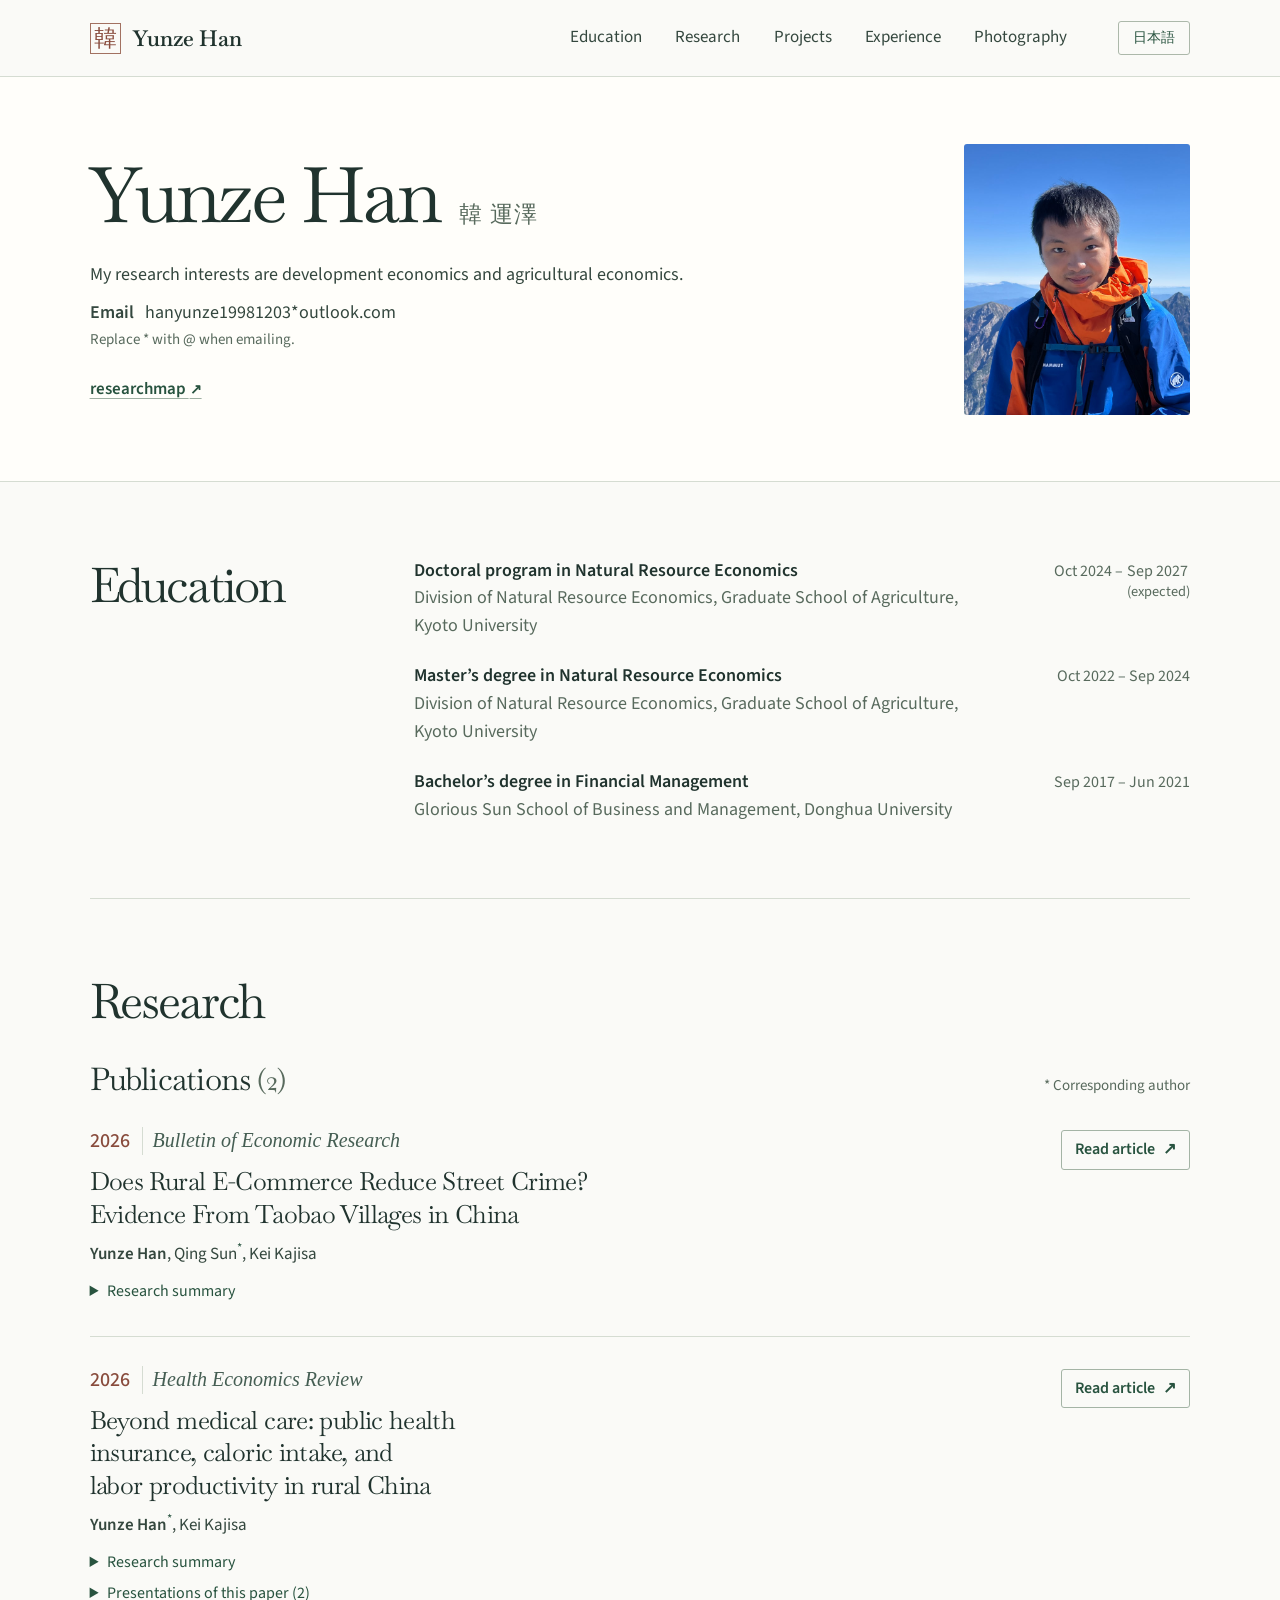
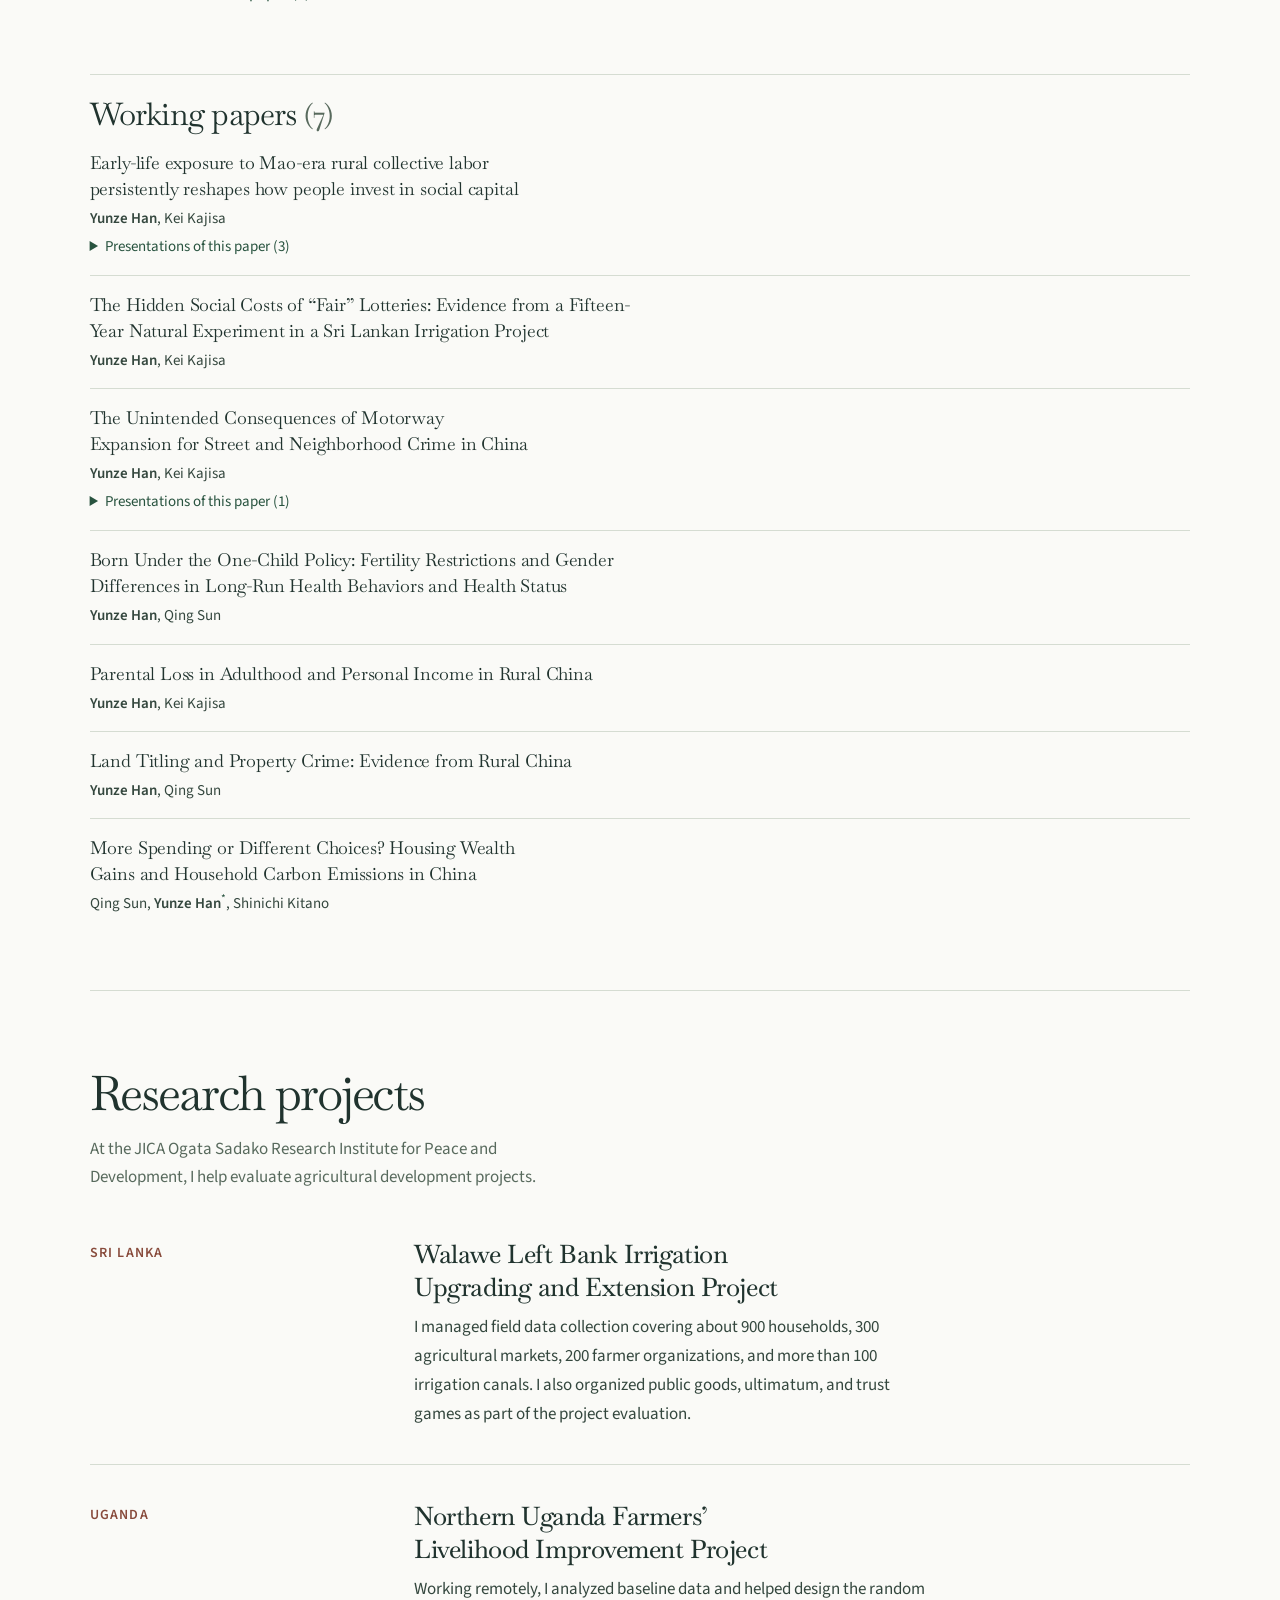
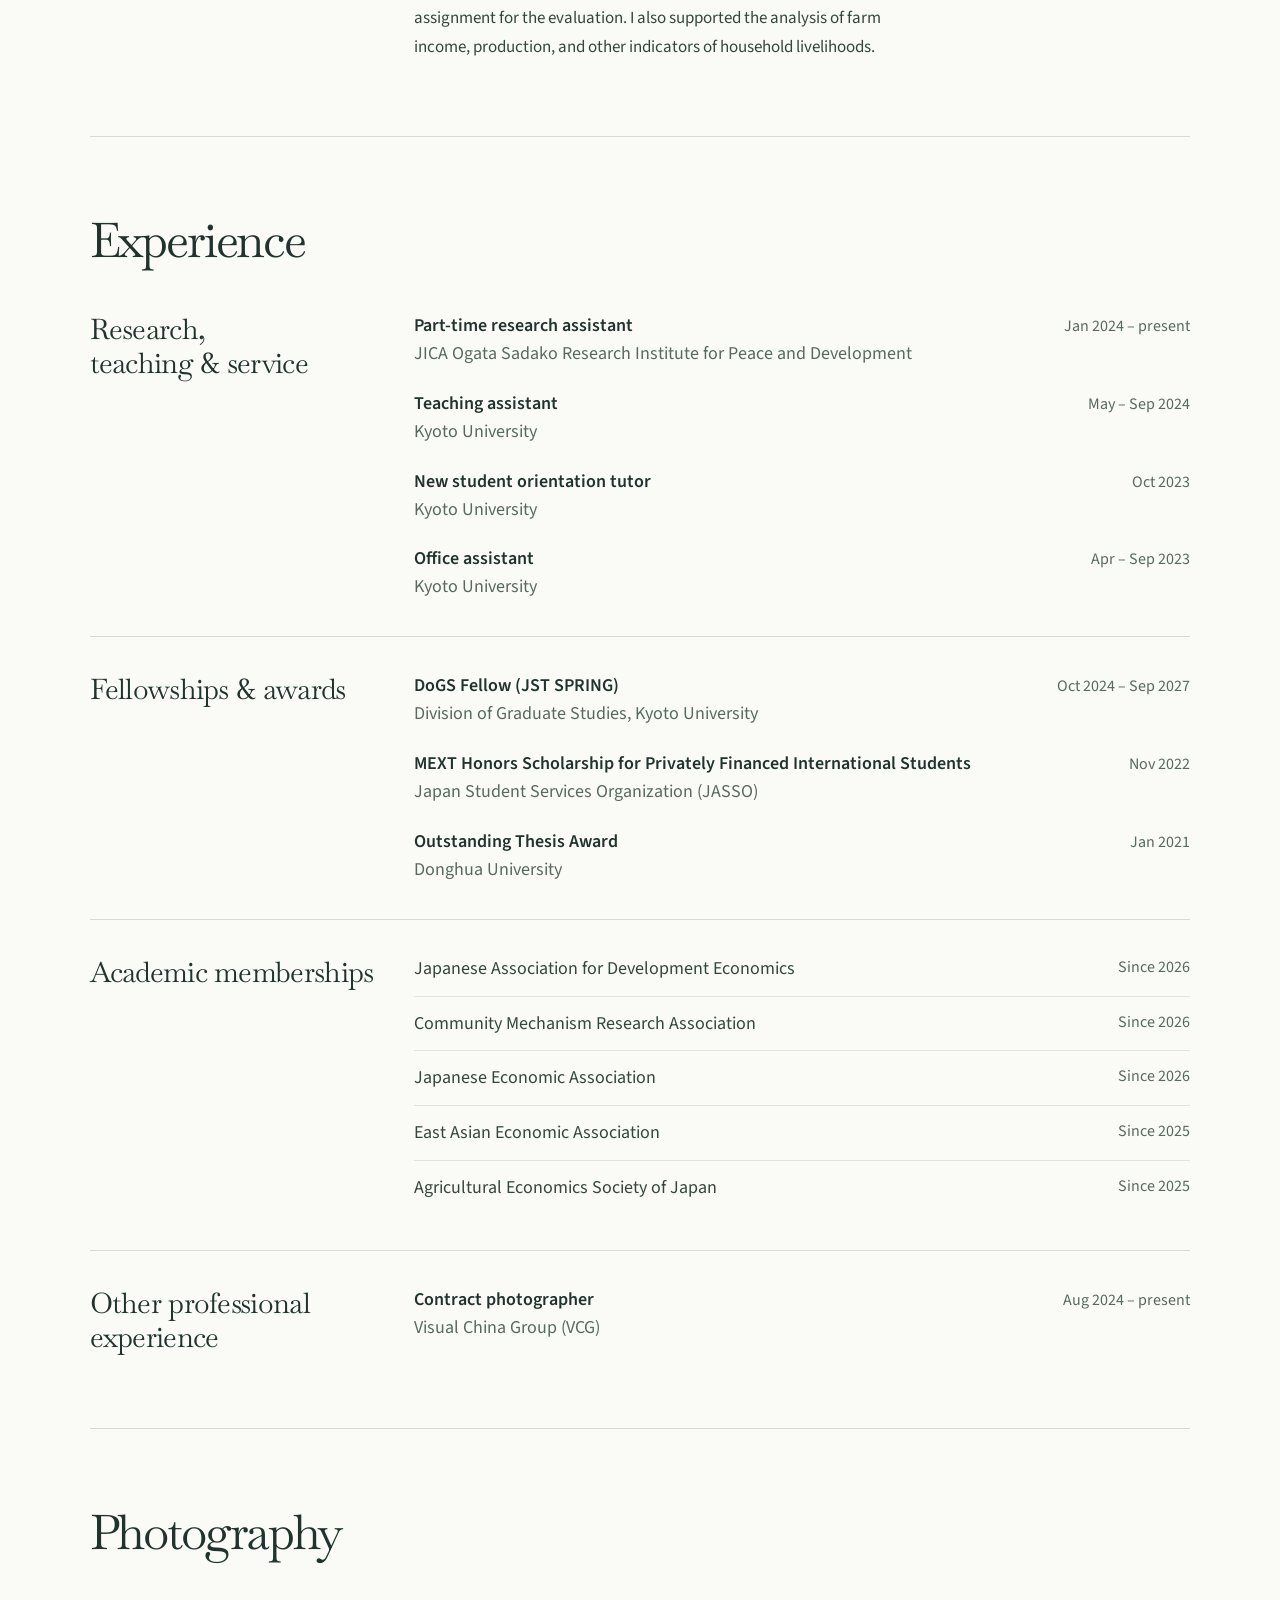
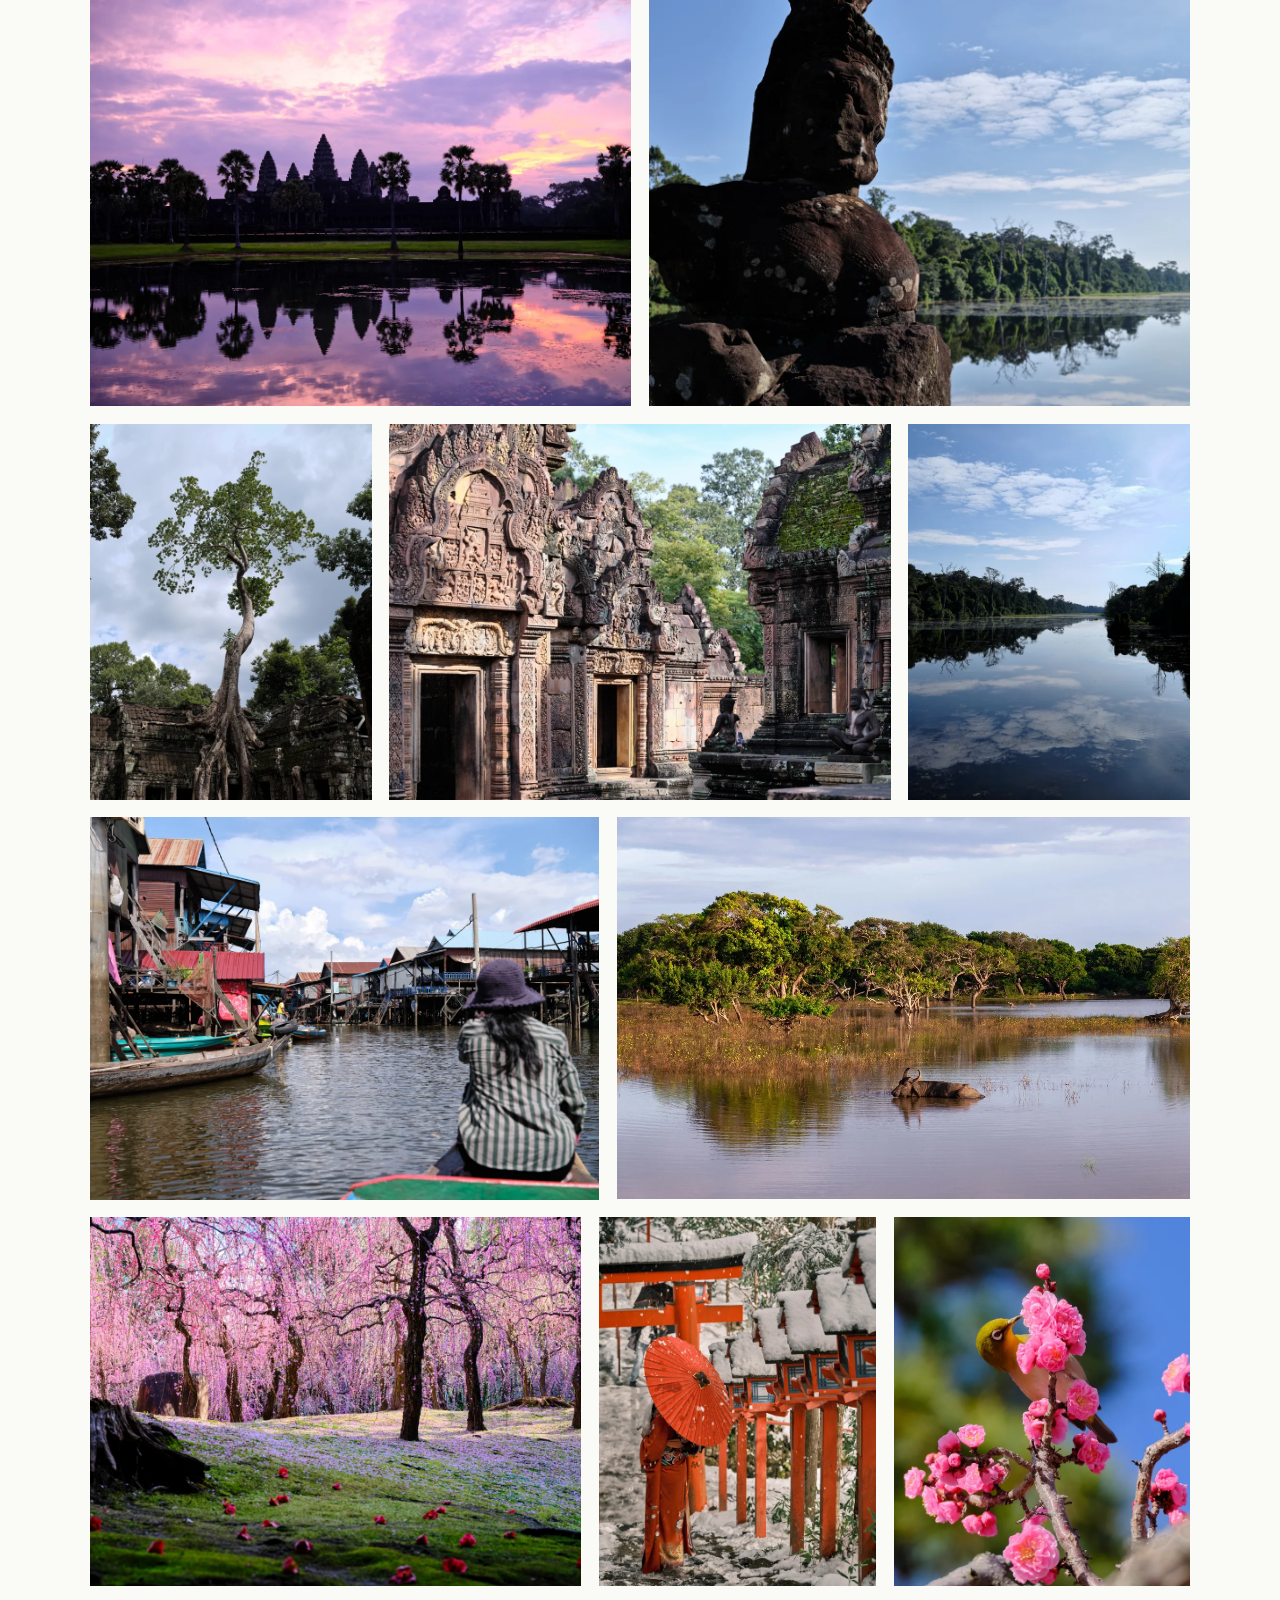
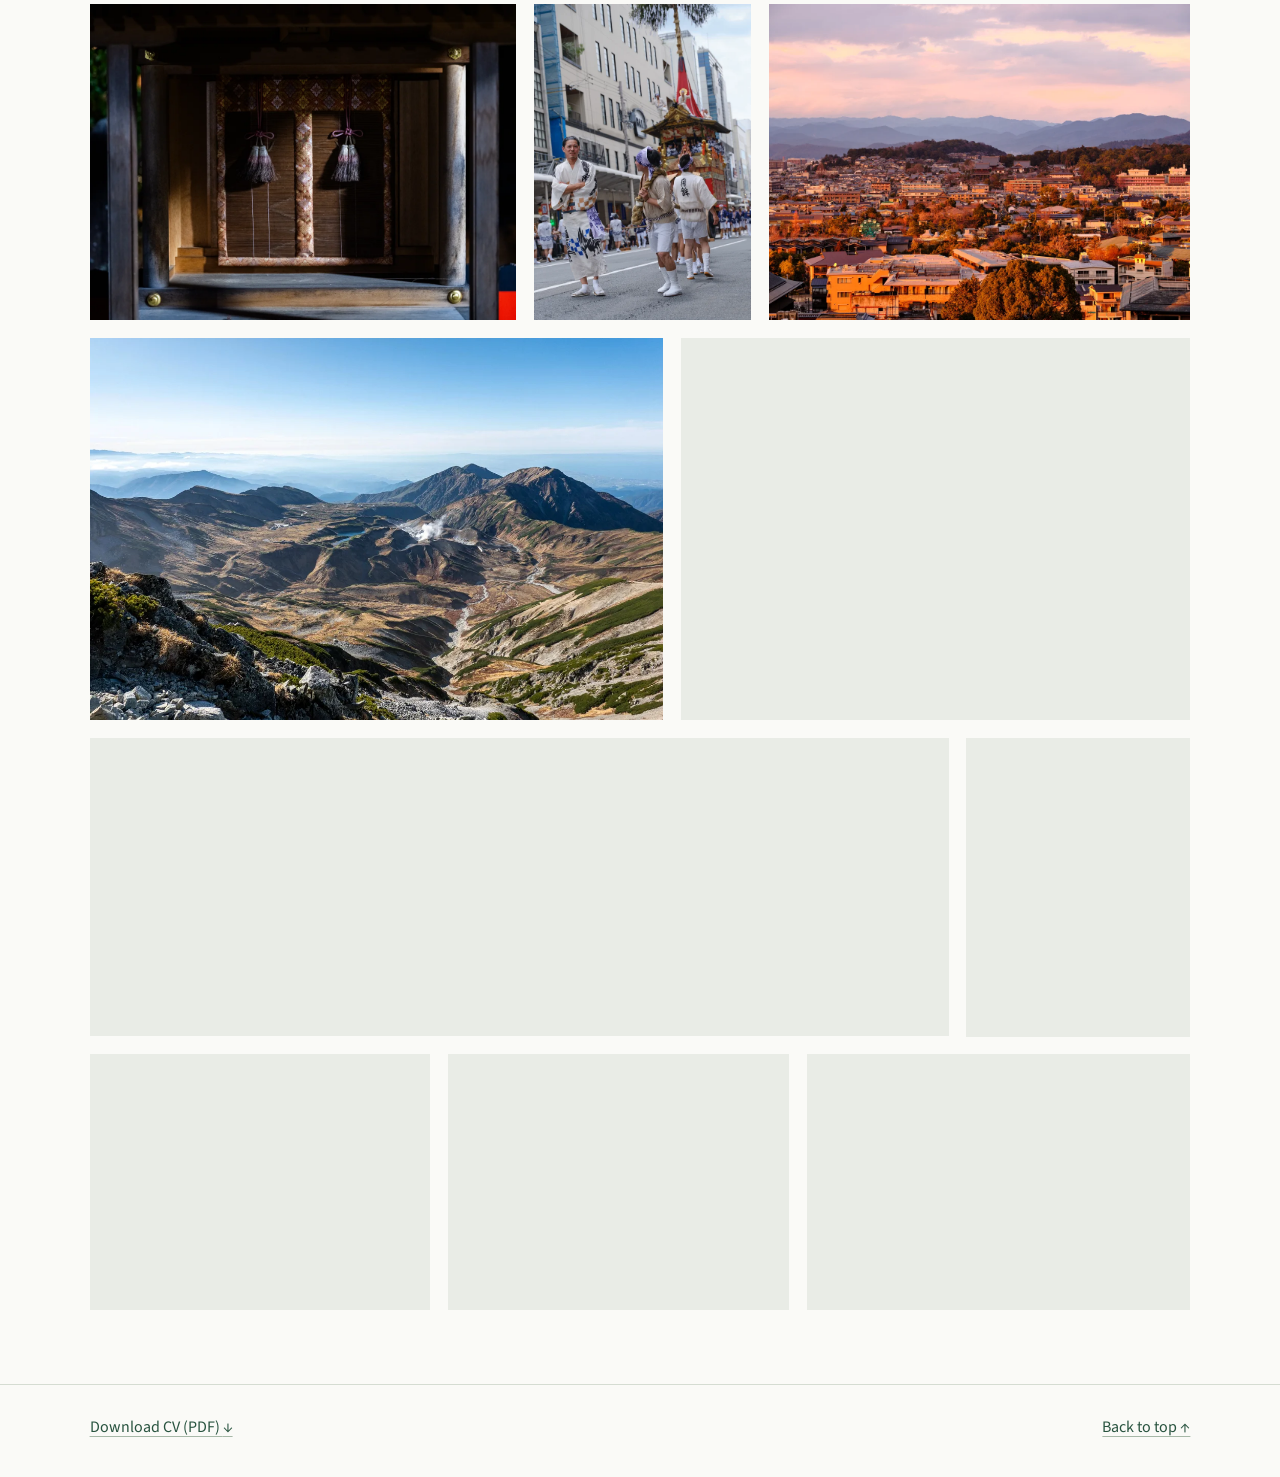
==== commit 9a57eaf7: "Use parallel education titles in the homepage and CV" ====
--- a/index.html
+++ b/index.html
@@ -20,7 +20,7 @@
   <header class="masthead"><div class="wrap masthead-inner">
     <a class="brand" href="#top" aria-label="Yunze Han, homepage"><span class="seal" aria-hidden="true" lang="ja">韓</span><span lang="en">Yunze Han</span></a>
     <nav class="section-nav" aria-label="Main navigation"><a href="#education">Education</a><a href="#research">Research</a><a href="#projects">Projects</a><a href="#experience">Experience</a><a href="#photography">Photography</a></nav>
-    <a class="language-switch" href="ja.html?v=37f27e10" hreflang="ja" lang="ja" aria-label="日本語で読む">日本語</a>
+    <a class="language-switch" href="ja.html?v=d62cb6b2" hreflang="ja" lang="ja" aria-label="日本語で読む">日本語</a>
   </div></header>
   <main id="main">
     <section class="profile" aria-labelledby="profile-name"><div class="wrap profile-inner">
@@ -38,7 +38,7 @@
       <div class="portrait-frame"><img src="assets/portrait.jpg" alt="Yunze Han in the mountains" width="720" height="864"></div>
     </div></section>
     <div class="wrap page-content">
-      <section class="cv-group" id="education" aria-labelledby="education-heading"><h2 id="education-heading">Education</h2><div><ul class="cv-rows"><li><div><strong>Doctoral program, Division of Natural Resource Economics</strong><span>Graduate School of Agriculture, Kyoto University</span></div><span class="cv-date"><span class="date-range"><span>Oct 2024 –</span> <span>Sep 2027</span> <small>(expected)</small></span></span></li><li><div><strong>Master’s degree, Division of Natural Resource Economics</strong><span>Graduate School of Agriculture, Kyoto University</span></div><span class="cv-date">Oct 2022 – Sep 2024</span></li><li><div><strong>Bachelor’s degree in Financial Management</strong><span>Glorious Sun School of Business and Management, Donghua University</span></div><span class="cv-date">Sep 2017 – Jun 2021</span></li></ul></div></section>
+      <section class="cv-group" id="education" aria-labelledby="education-heading"><h2 id="education-heading">Education</h2><div><ul class="cv-rows"><li><div><strong>Doctoral program in Natural Resource Economics</strong><span>Division of Natural Resource Economics, Graduate School of Agriculture, Kyoto University</span></div><span class="cv-date"><span class="date-range"><span>Oct 2024 –</span> <span>Sep 2027</span> <small>(expected)</small></span></span></li><li><div><strong>Master’s degree in Natural Resource Economics</strong><span>Division of Natural Resource Economics, Graduate School of Agriculture, Kyoto University</span></div><span class="cv-date">Oct 2022 – Sep 2024</span></li><li><div><strong>Bachelor’s degree in Financial Management</strong><span>Glorious Sun School of Business and Management, Donghua University</span></div><span class="cv-date">Sep 2017 – Jun 2021</span></li></ul></div></section>
       <section class="page-section" id="research" aria-labelledby="research-heading">
         <h2 id="research-heading">Research</h2>
         <section id="publications" class="publications" aria-labelledby="publications-heading">
@@ -74,7 +74,7 @@
     </div>
   </main>
   <footer class="footer"><div class="wrap footer-inner">
-    <a href="assets/yunze-han-cv.pdf?v=095f542a" target="_blank" rel="noopener" title="Open in a new tab">Download CV (PDF) <span aria-hidden="true">↓</span></a>
+    <a href="assets/yunze-han-cv.pdf?v=d68faf38" target="_blank" rel="noopener" title="Open in a new tab">Download CV (PDF) <span aria-hidden="true">↓</span></a>
     <a class="back-link" href="#top">Back to top ↑</a>
   </div></footer>
 </body></html>
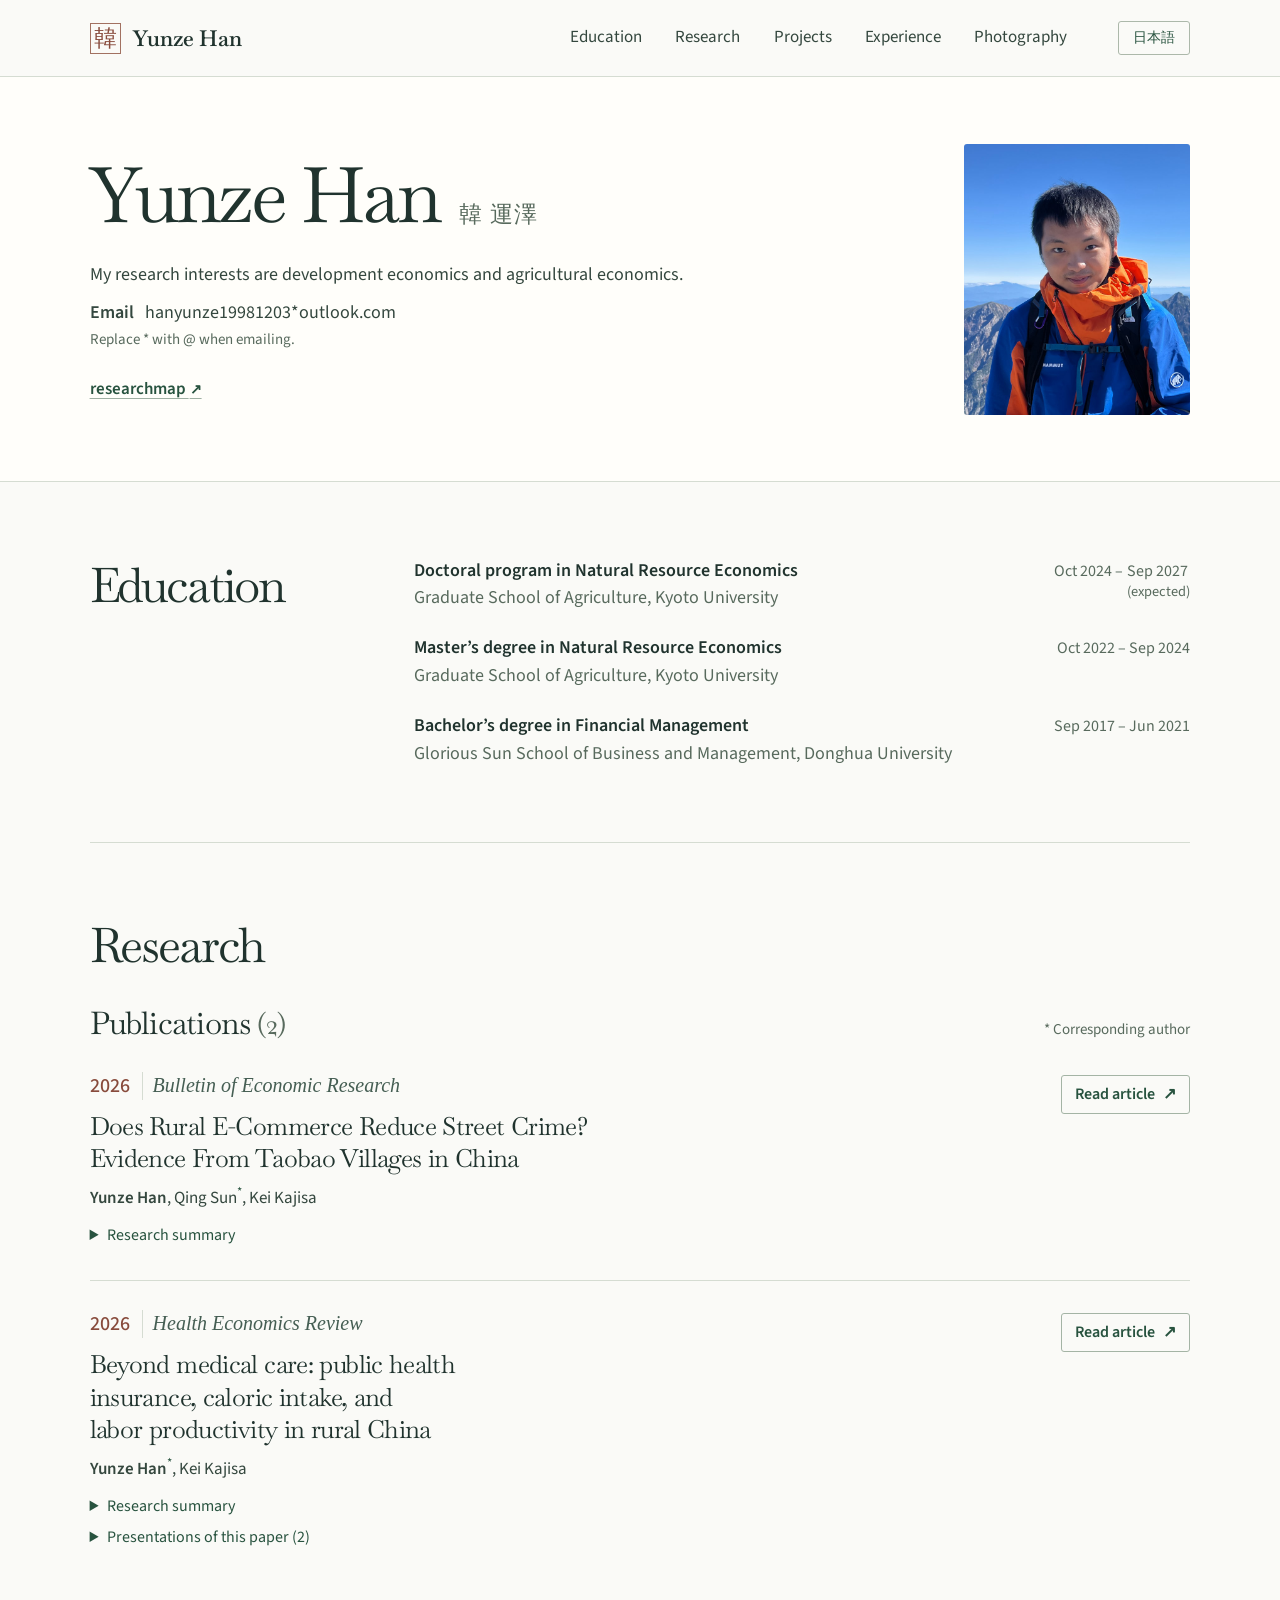
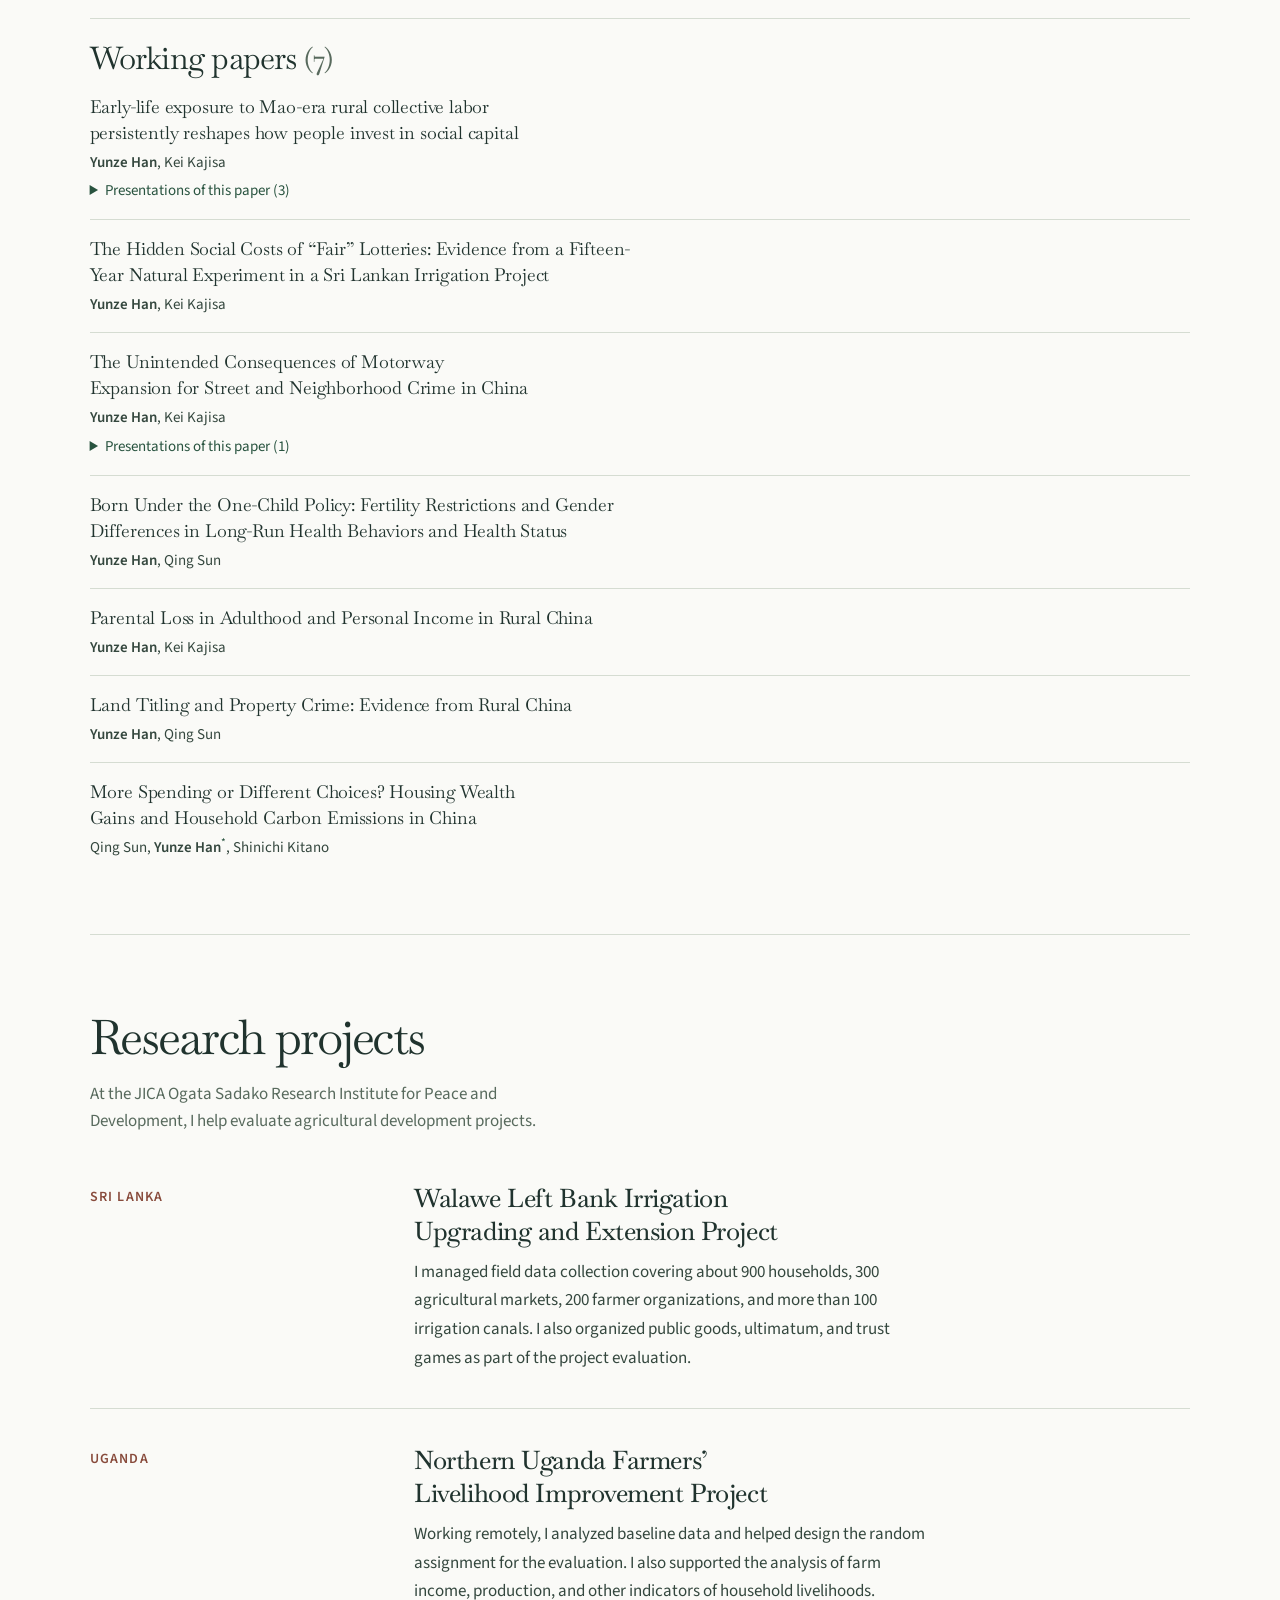
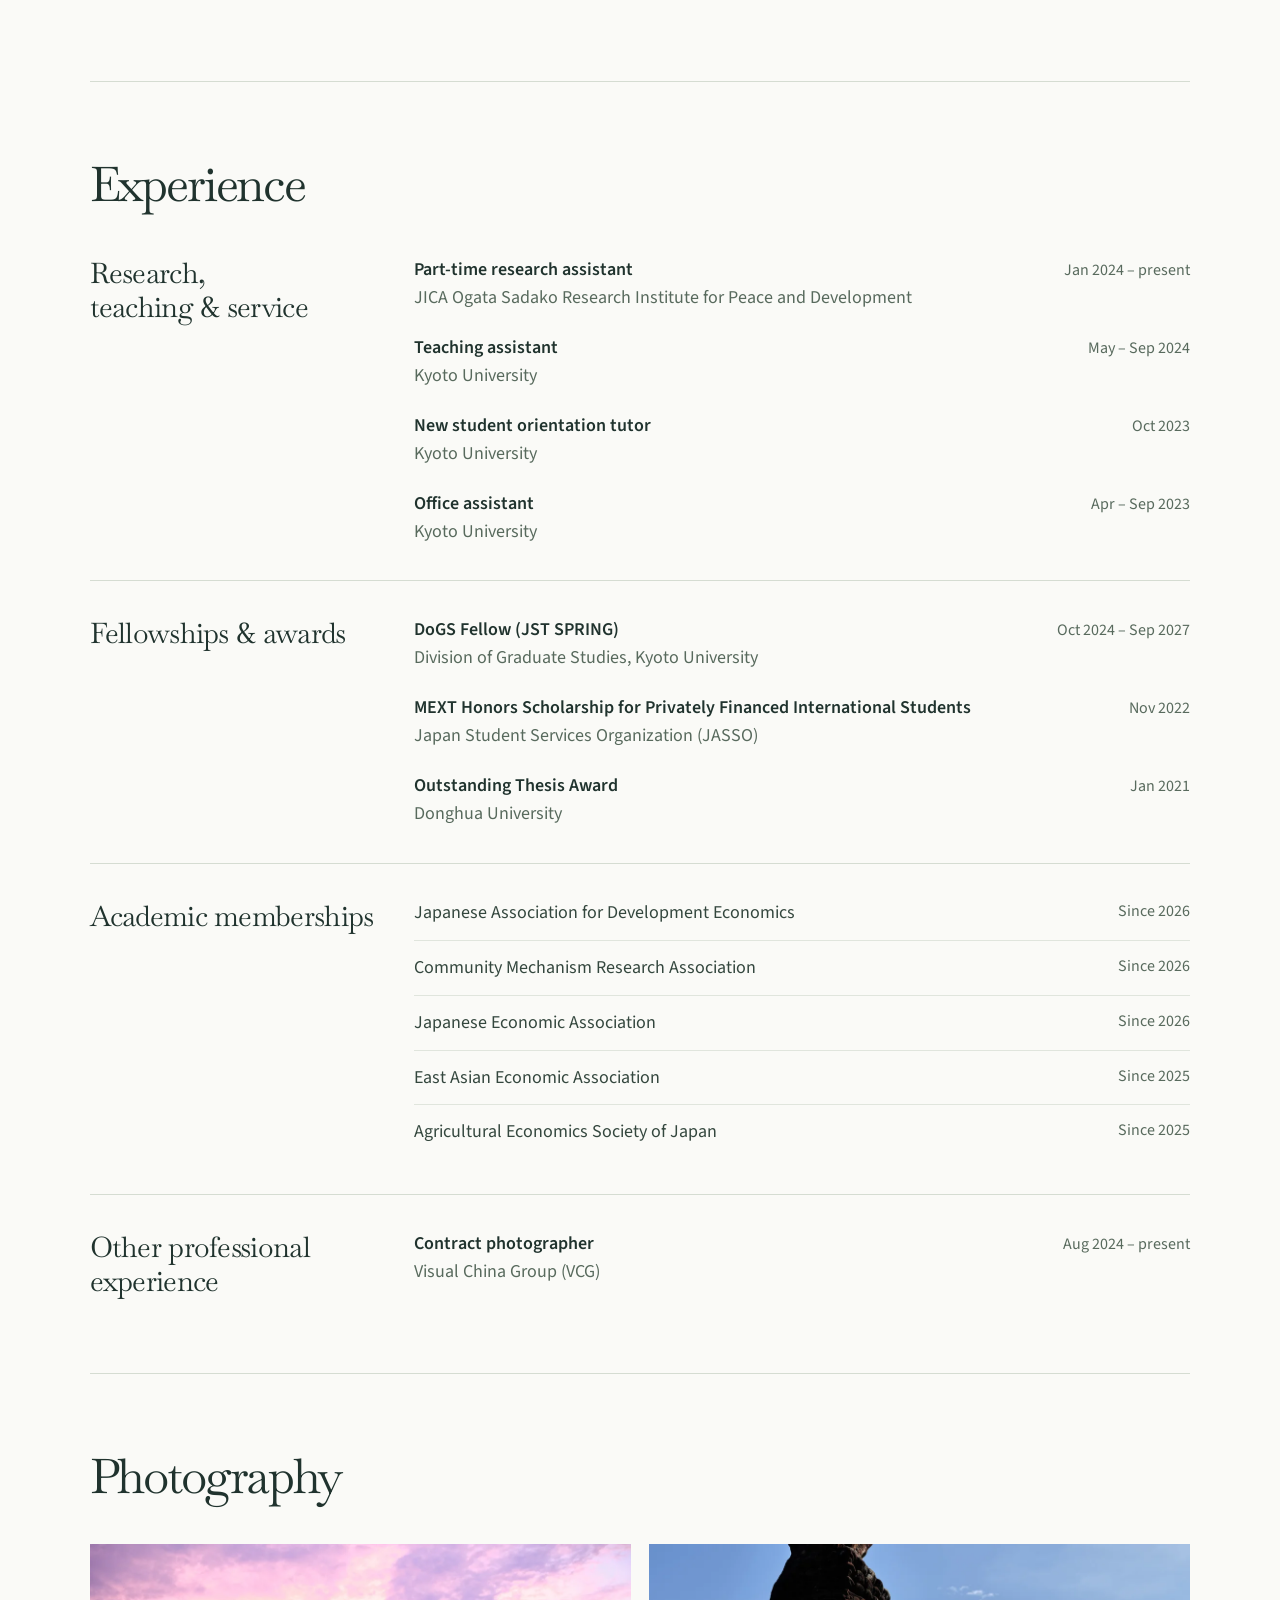
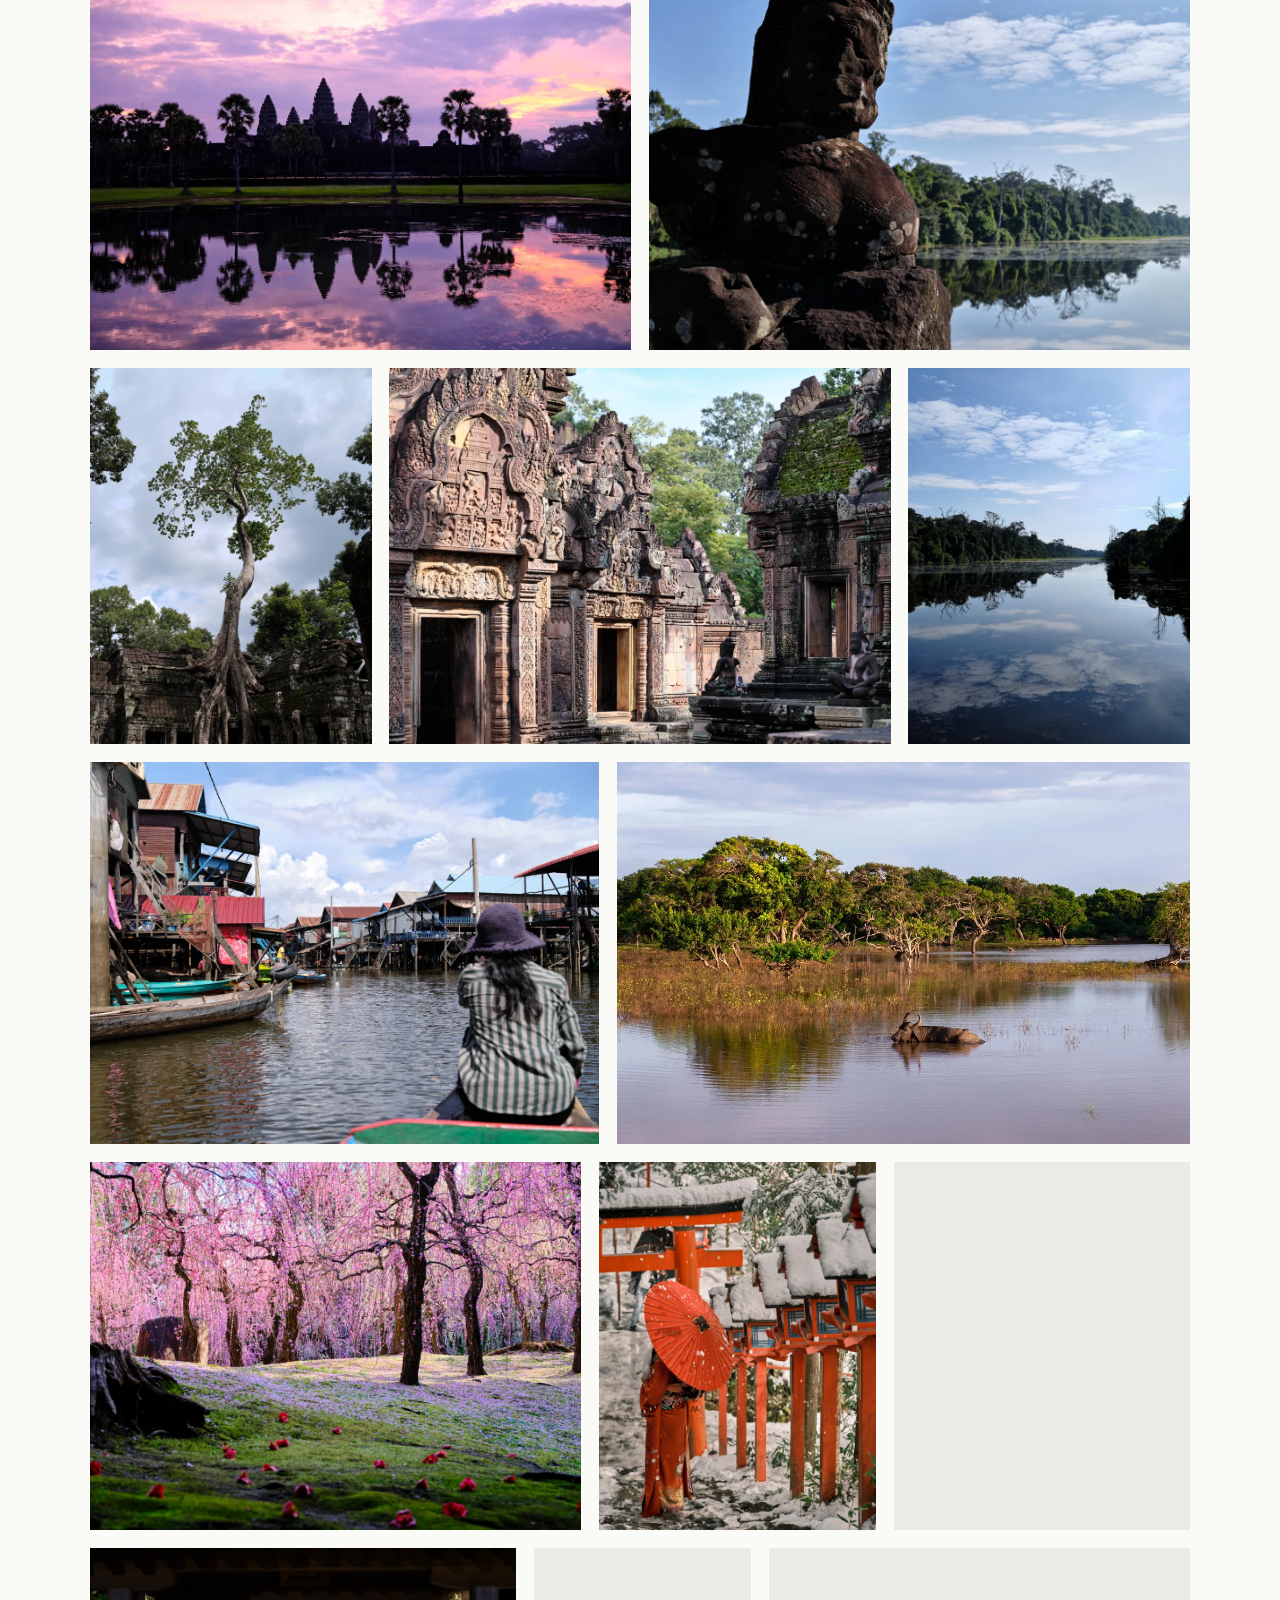
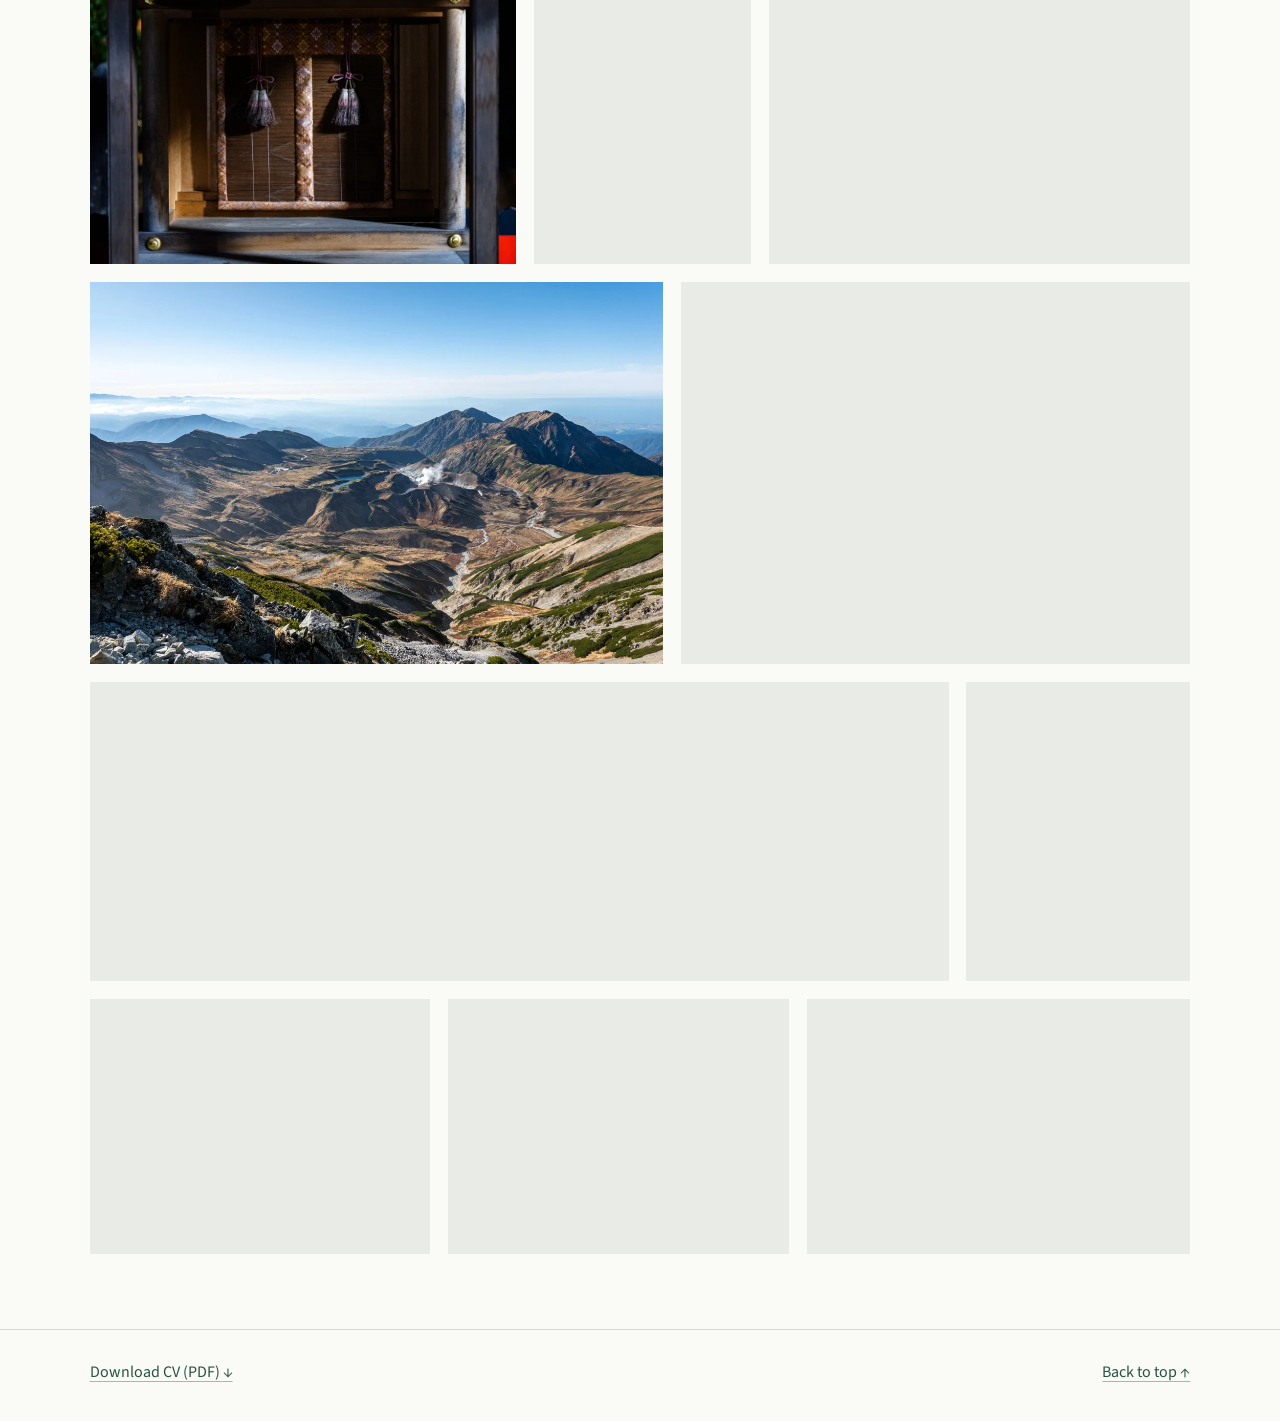
==== commit a4513fde: "Remove repeated division name from Kyoto education entries" ====
--- a/index.html
+++ b/index.html
@@ -20,7 +20,7 @@
   <header class="masthead"><div class="wrap masthead-inner">
     <a class="brand" href="#top" aria-label="Yunze Han, homepage"><span class="seal" aria-hidden="true" lang="ja">韓</span><span lang="en">Yunze Han</span></a>
     <nav class="section-nav" aria-label="Main navigation"><a href="#education">Education</a><a href="#research">Research</a><a href="#projects">Projects</a><a href="#experience">Experience</a><a href="#photography">Photography</a></nav>
-    <a class="language-switch" href="ja.html?v=d62cb6b2" hreflang="ja" lang="ja" aria-label="日本語で読む">日本語</a>
+    <a class="language-switch" href="ja.html?v=a22439de" hreflang="ja" lang="ja" aria-label="日本語で読む">日本語</a>
   </div></header>
   <main id="main">
     <section class="profile" aria-labelledby="profile-name"><div class="wrap profile-inner">
@@ -38,7 +38,7 @@
       <div class="portrait-frame"><img src="assets/portrait.jpg" alt="Yunze Han in the mountains" width="720" height="864"></div>
     </div></section>
     <div class="wrap page-content">
-      <section class="cv-group" id="education" aria-labelledby="education-heading"><h2 id="education-heading">Education</h2><div><ul class="cv-rows"><li><div><strong>Doctoral program in Natural Resource Economics</strong><span>Division of Natural Resource Economics, Graduate School of Agriculture, Kyoto University</span></div><span class="cv-date"><span class="date-range"><span>Oct 2024 –</span> <span>Sep 2027</span> <small>(expected)</small></span></span></li><li><div><strong>Master’s degree in Natural Resource Economics</strong><span>Division of Natural Resource Economics, Graduate School of Agriculture, Kyoto University</span></div><span class="cv-date">Oct 2022 – Sep 2024</span></li><li><div><strong>Bachelor’s degree in Financial Management</strong><span>Glorious Sun School of Business and Management, Donghua University</span></div><span class="cv-date">Sep 2017 – Jun 2021</span></li></ul></div></section>
+      <section class="cv-group" id="education" aria-labelledby="education-heading"><h2 id="education-heading">Education</h2><div><ul class="cv-rows"><li><div><strong>Doctoral program in Natural Resource Economics</strong><span>Graduate School of Agriculture, Kyoto University</span></div><span class="cv-date"><span class="date-range"><span>Oct 2024 –</span> <span>Sep 2027</span> <small>(expected)</small></span></span></li><li><div><strong>Master’s degree in Natural Resource Economics</strong><span>Graduate School of Agriculture, Kyoto University</span></div><span class="cv-date">Oct 2022 – Sep 2024</span></li><li><div><strong>Bachelor’s degree in Financial Management</strong><span>Glorious Sun School of Business and Management, Donghua University</span></div><span class="cv-date">Sep 2017 – Jun 2021</span></li></ul></div></section>
       <section class="page-section" id="research" aria-labelledby="research-heading">
         <h2 id="research-heading">Research</h2>
         <section id="publications" class="publications" aria-labelledby="publications-heading">
@@ -74,7 +74,7 @@
     </div>
   </main>
   <footer class="footer"><div class="wrap footer-inner">
-    <a href="assets/yunze-han-cv.pdf?v=d68faf38" target="_blank" rel="noopener" title="Open in a new tab">Download CV (PDF) <span aria-hidden="true">↓</span></a>
+    <a href="assets/yunze-han-cv.pdf?v=469d3765" target="_blank" rel="noopener" title="Open in a new tab">Download CV (PDF) <span aria-hidden="true">↓</span></a>
     <a class="back-link" href="#top">Back to top ↑</a>
   </div></footer>
 </body></html>
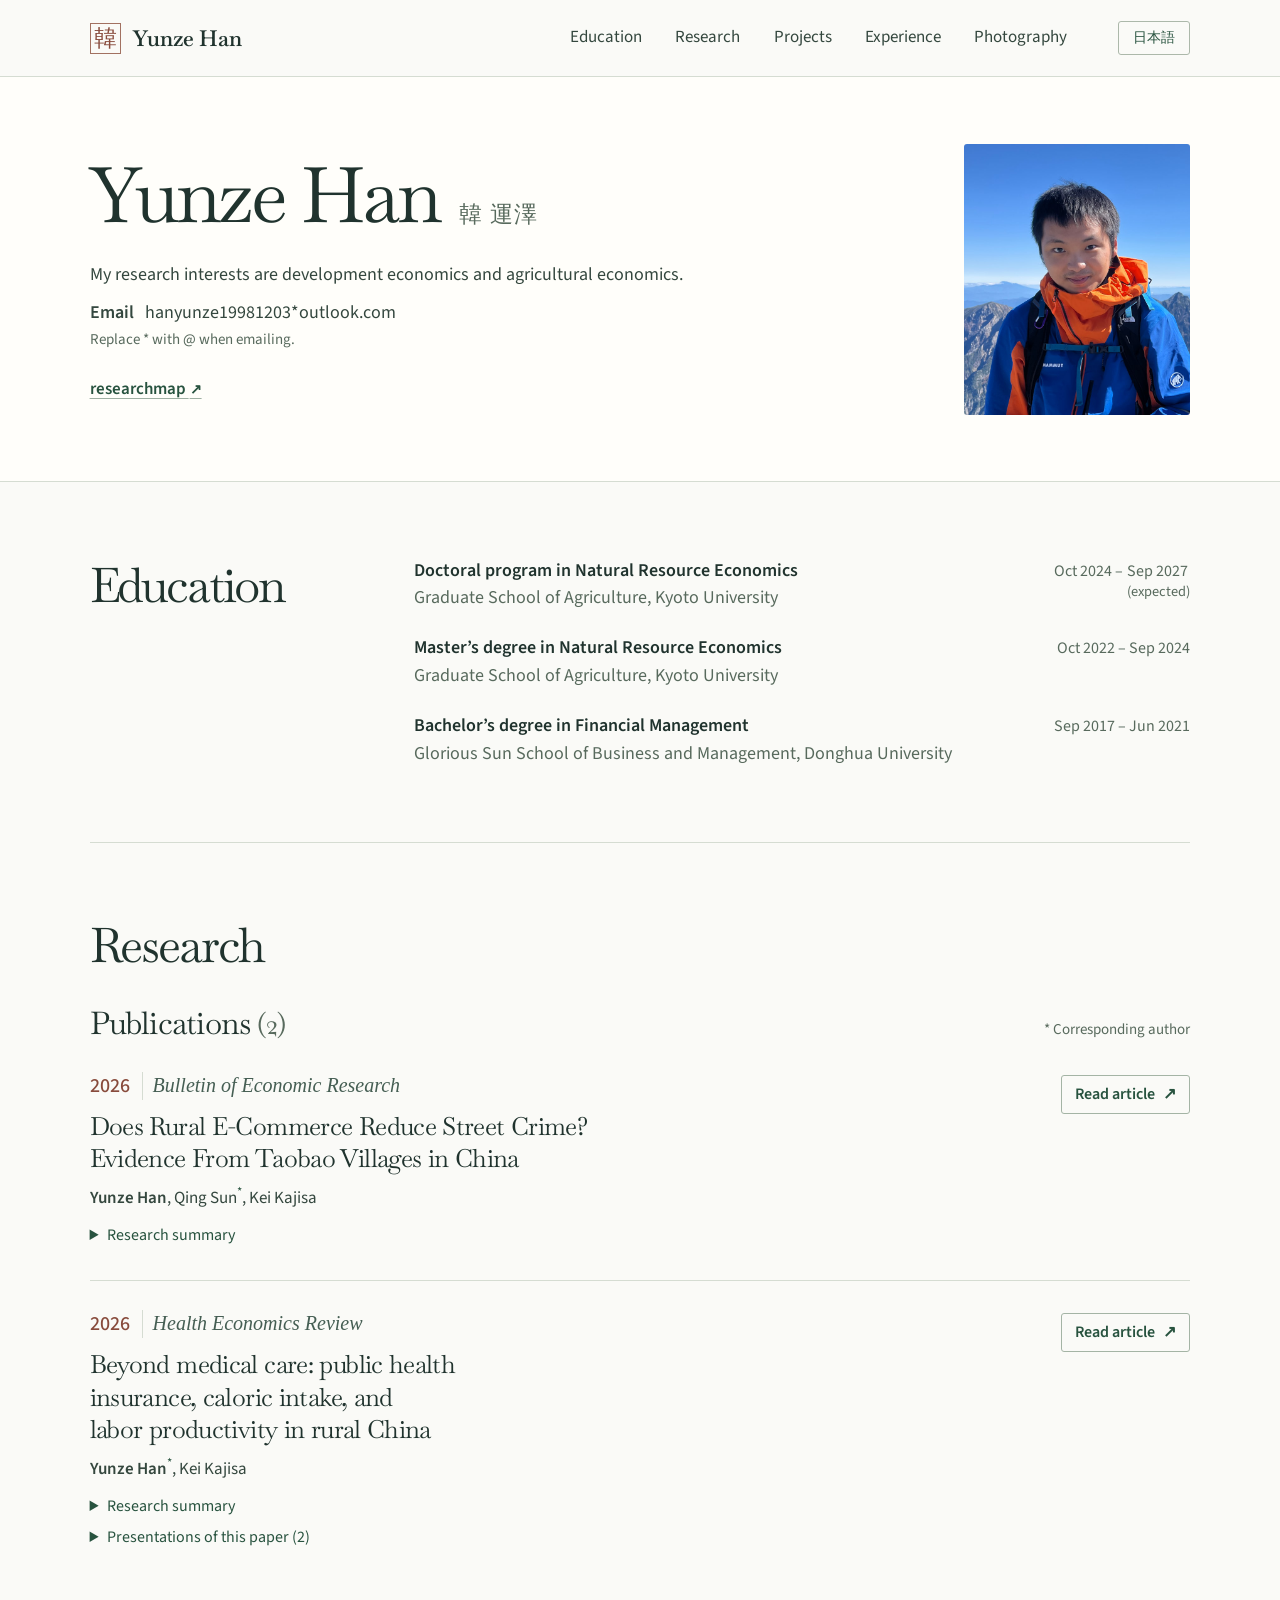
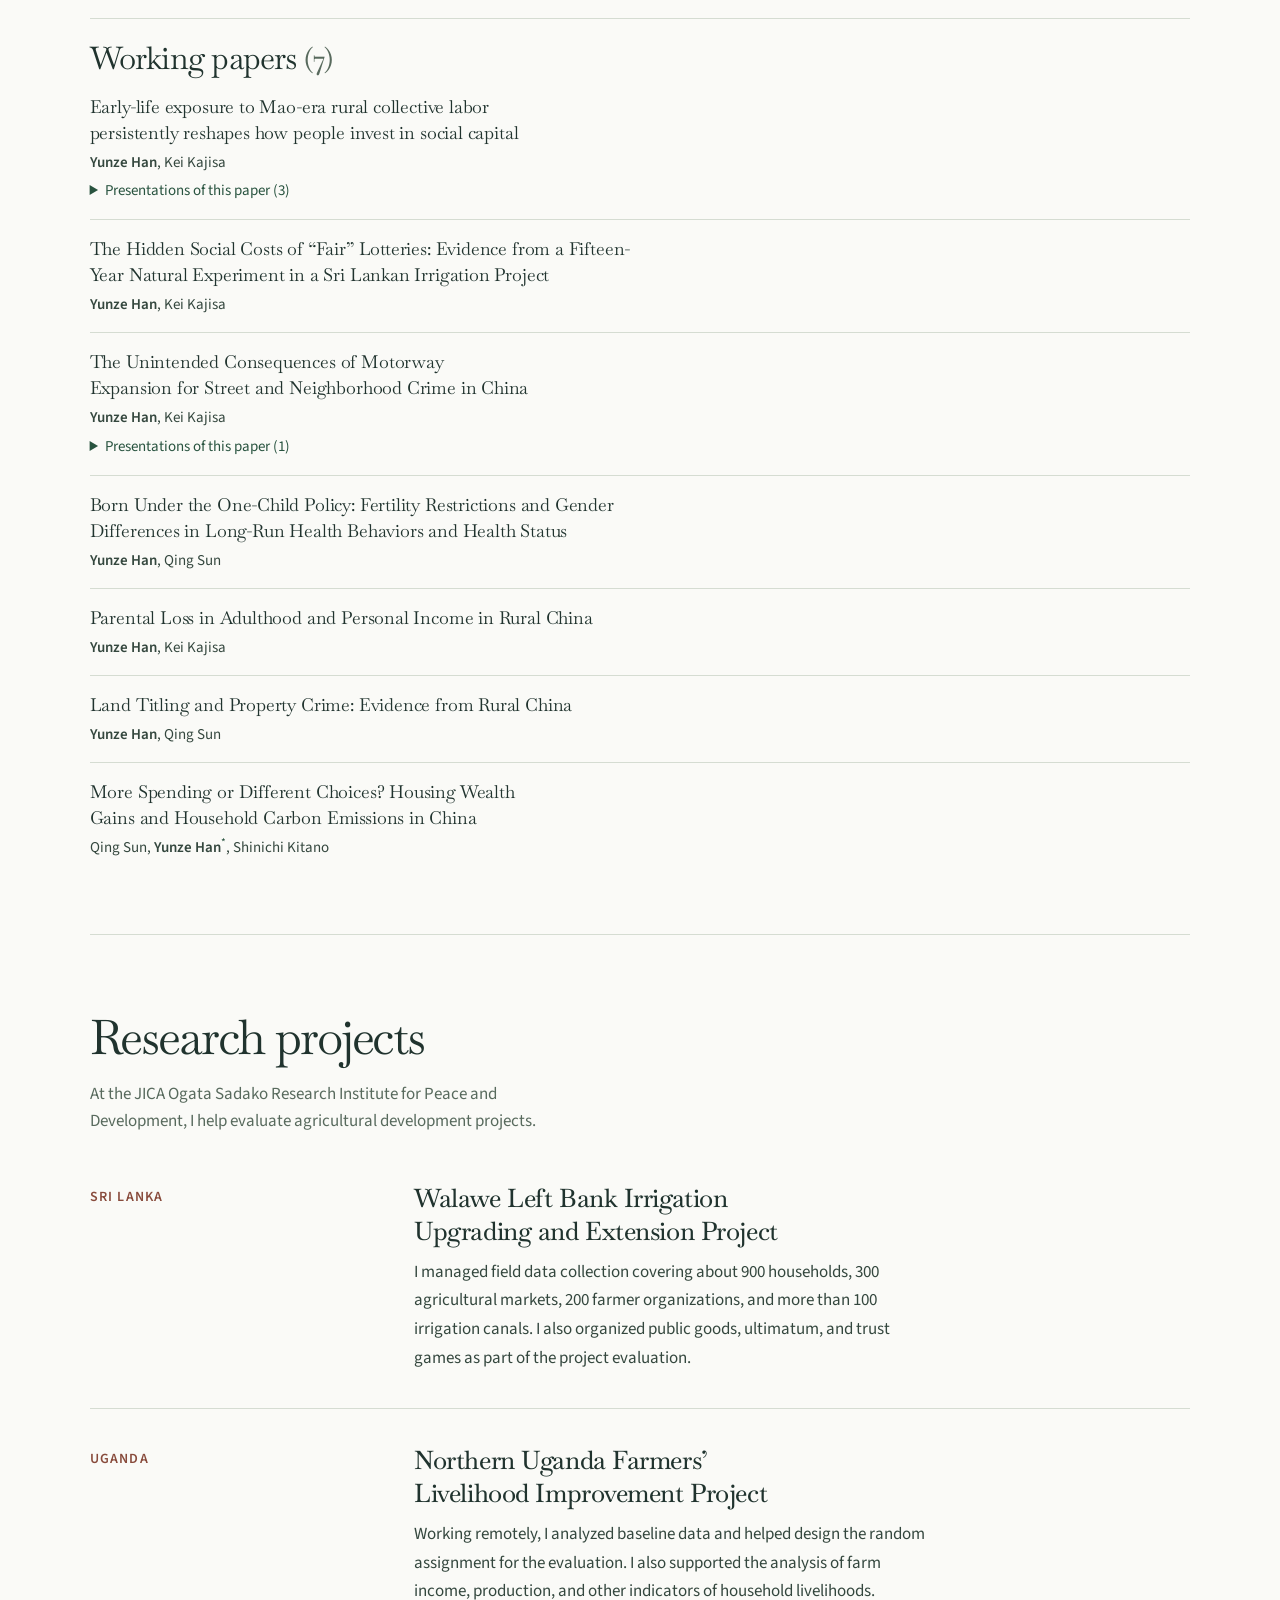
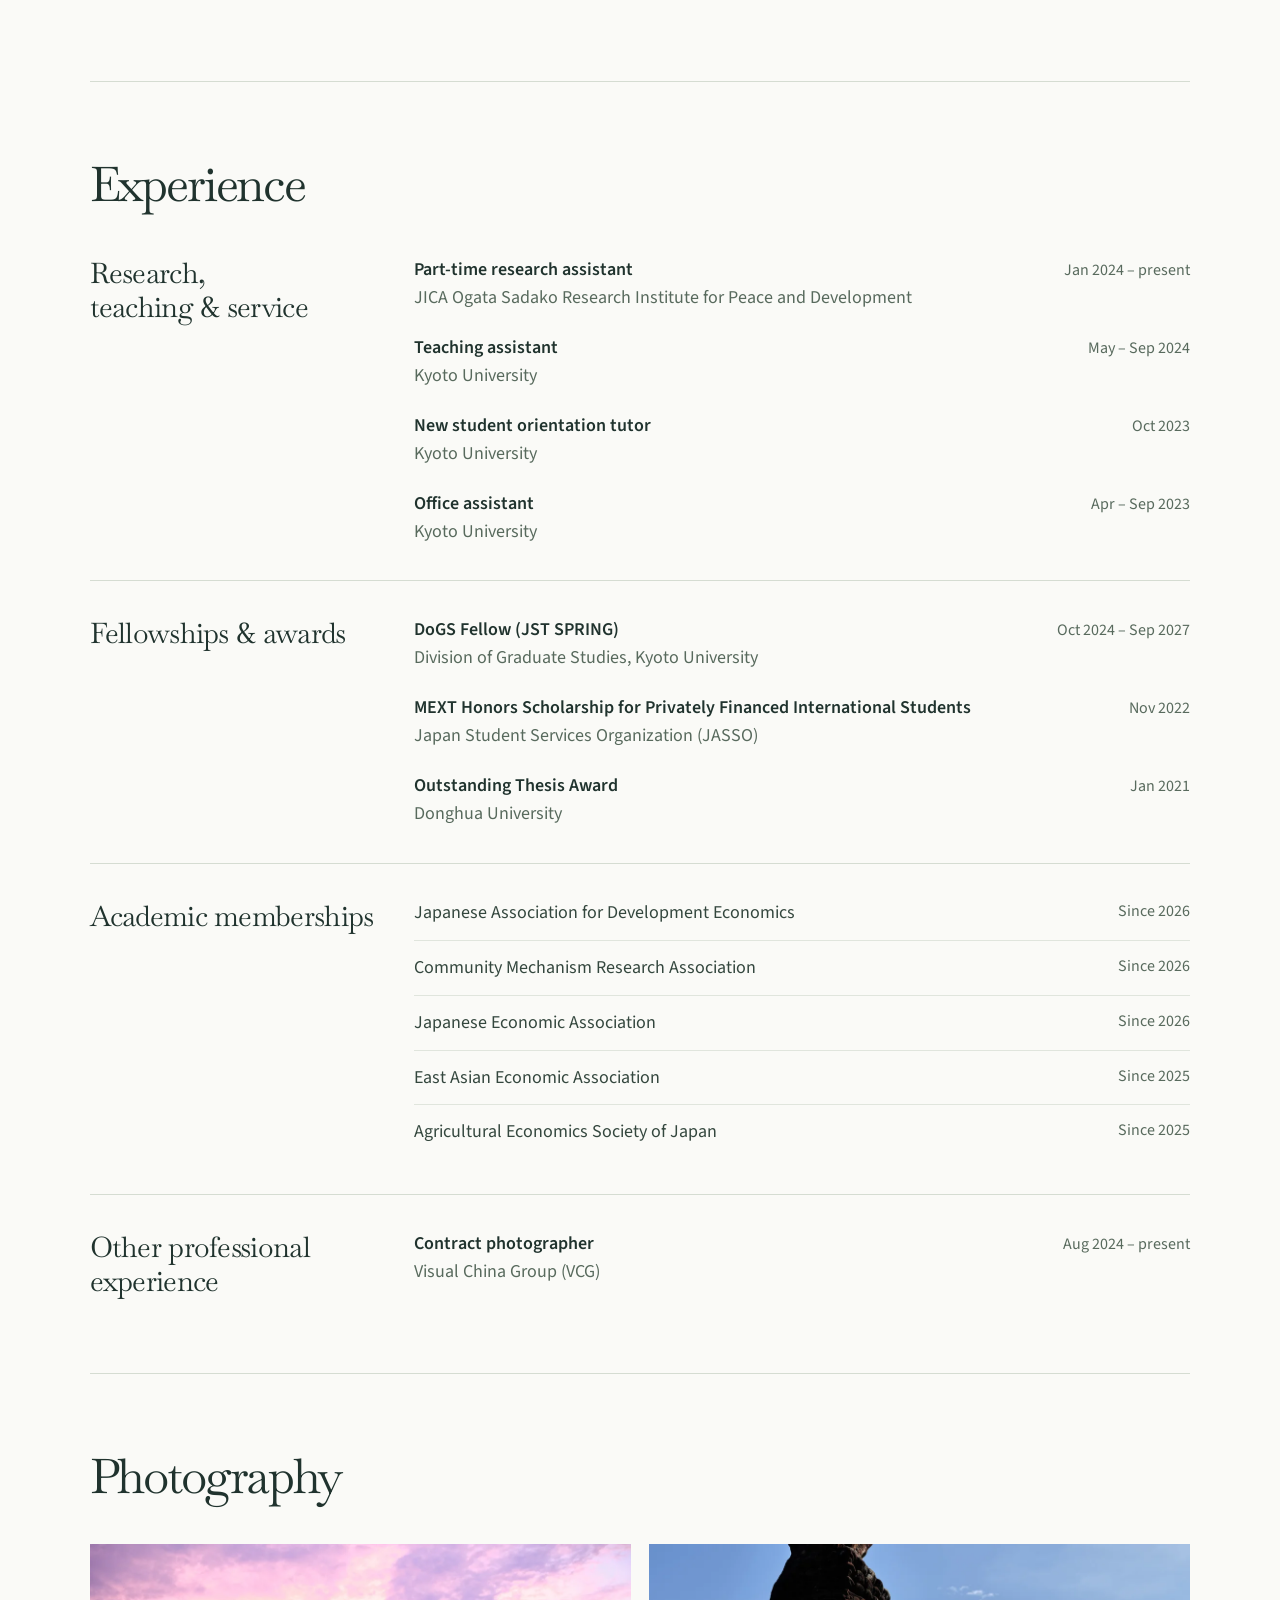
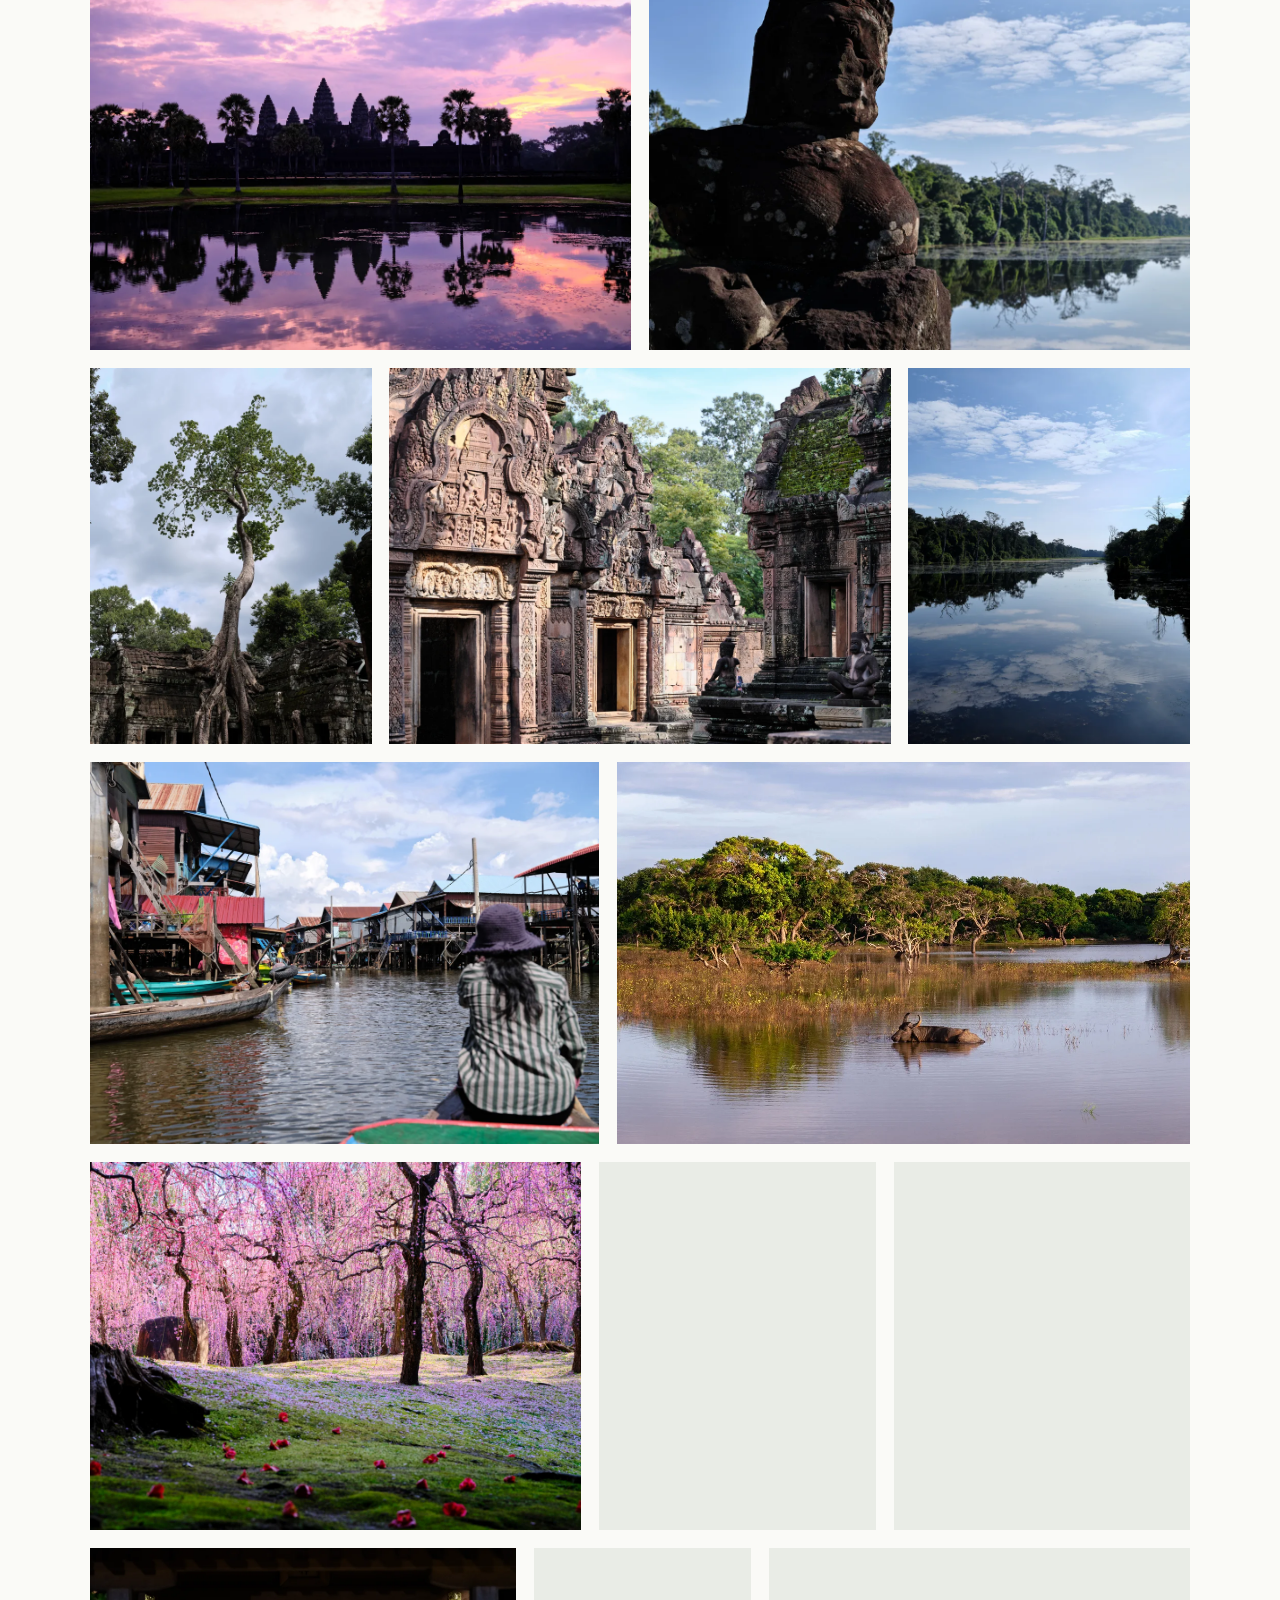
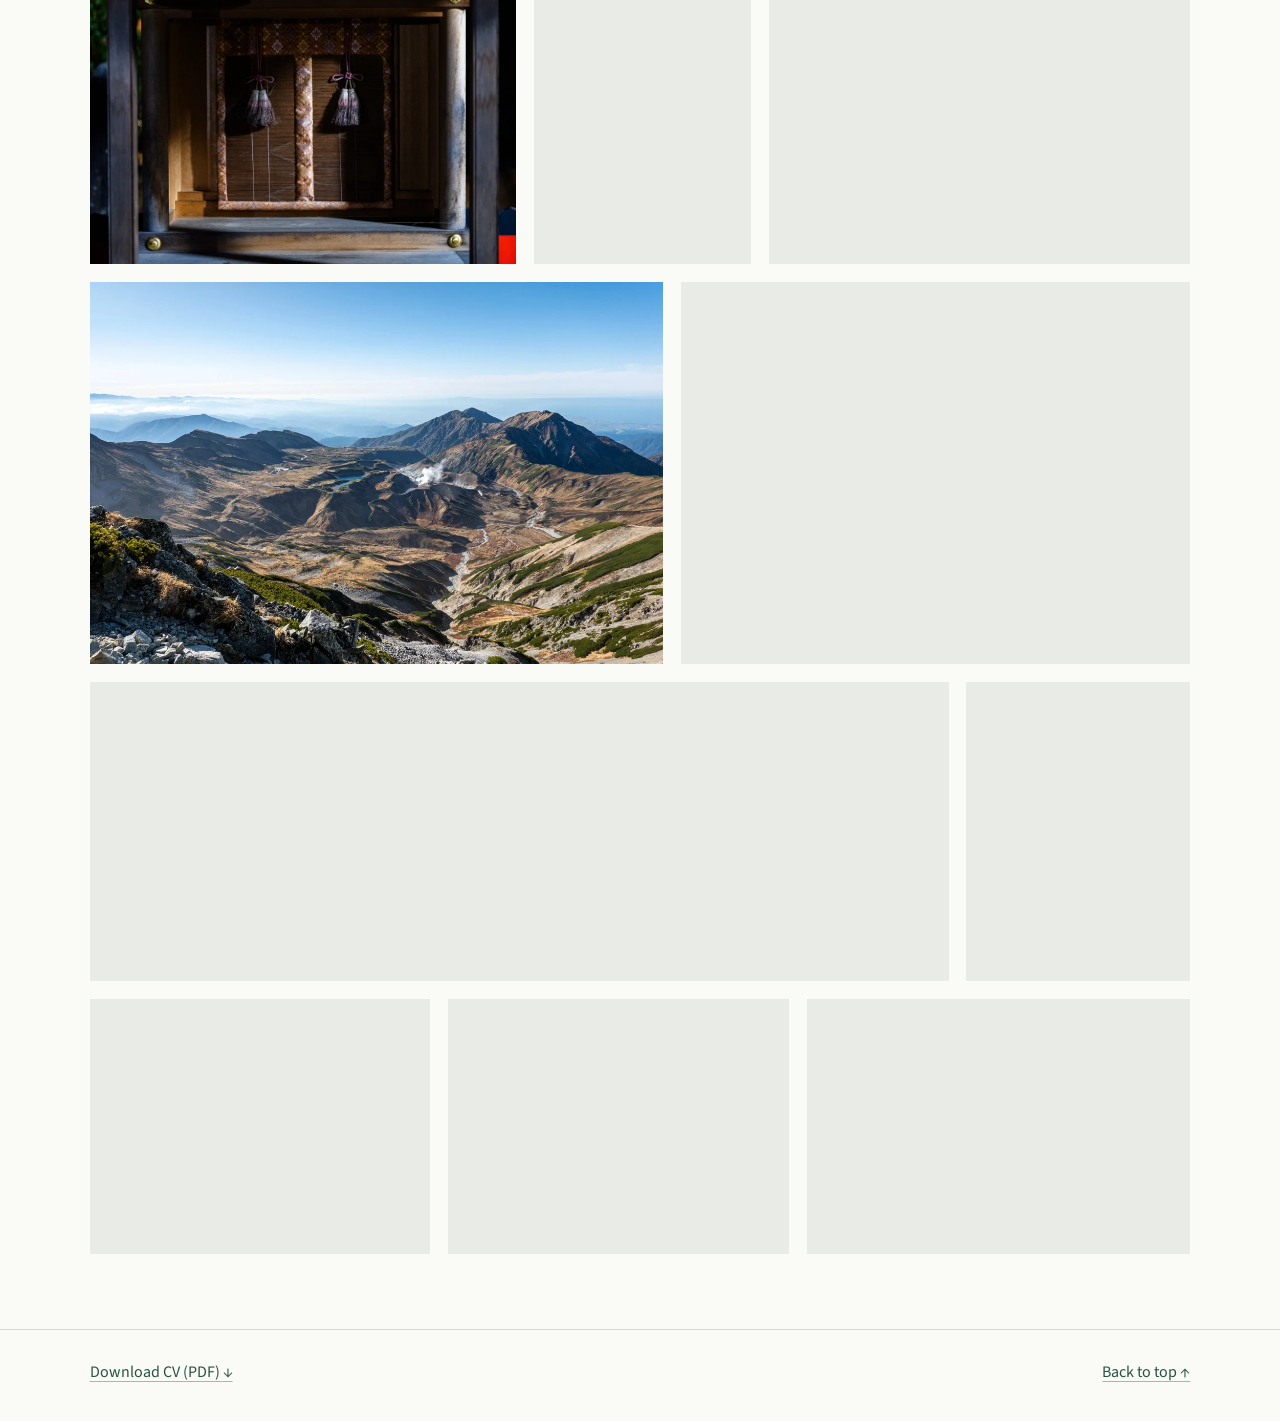
==== commit 5e499d11: "Use a cropped photo of the family cat as the site favicon" ====
--- a/index.html
+++ b/index.html
@@ -9,7 +9,8 @@
   <link rel="alternate" hreflang="en" href="index.html">
   <link rel="alternate" hreflang="ja" href="ja.html">
   <link rel="alternate" hreflang="x-default" href="index.html">
-  <link rel="icon" href="assets/favicon.png" type="image/png">
+  <link rel="icon" href="assets/favicon.png?v=4ac92e21" type="image/png" sizes="128x128">
+  <link rel="icon" href="favicon.ico?v=180bc102" type="image/x-icon" sizes="16x16 32x32 48x48 64x64">
   <link rel="stylesheet" href="assets/style.css?v=c0455365">
   <script src="assets/language.js?v=ef2515bd" defer></script>
   <script src="assets/gallery.js?v=9c5ed4ba" defer></script>
@@ -20,7 +21,7 @@
   <header class="masthead"><div class="wrap masthead-inner">
     <a class="brand" href="#top" aria-label="Yunze Han, homepage"><span class="seal" aria-hidden="true" lang="ja">韓</span><span lang="en">Yunze Han</span></a>
     <nav class="section-nav" aria-label="Main navigation"><a href="#education">Education</a><a href="#research">Research</a><a href="#projects">Projects</a><a href="#experience">Experience</a><a href="#photography">Photography</a></nav>
-    <a class="language-switch" href="ja.html?v=a22439de" hreflang="ja" lang="ja" aria-label="日本語で読む">日本語</a>
+    <a class="language-switch" href="ja.html?v=60b88626" hreflang="ja" lang="ja" aria-label="日本語で読む">日本語</a>
   </div></header>
   <main id="main">
     <section class="profile" aria-labelledby="profile-name"><div class="wrap profile-inner">
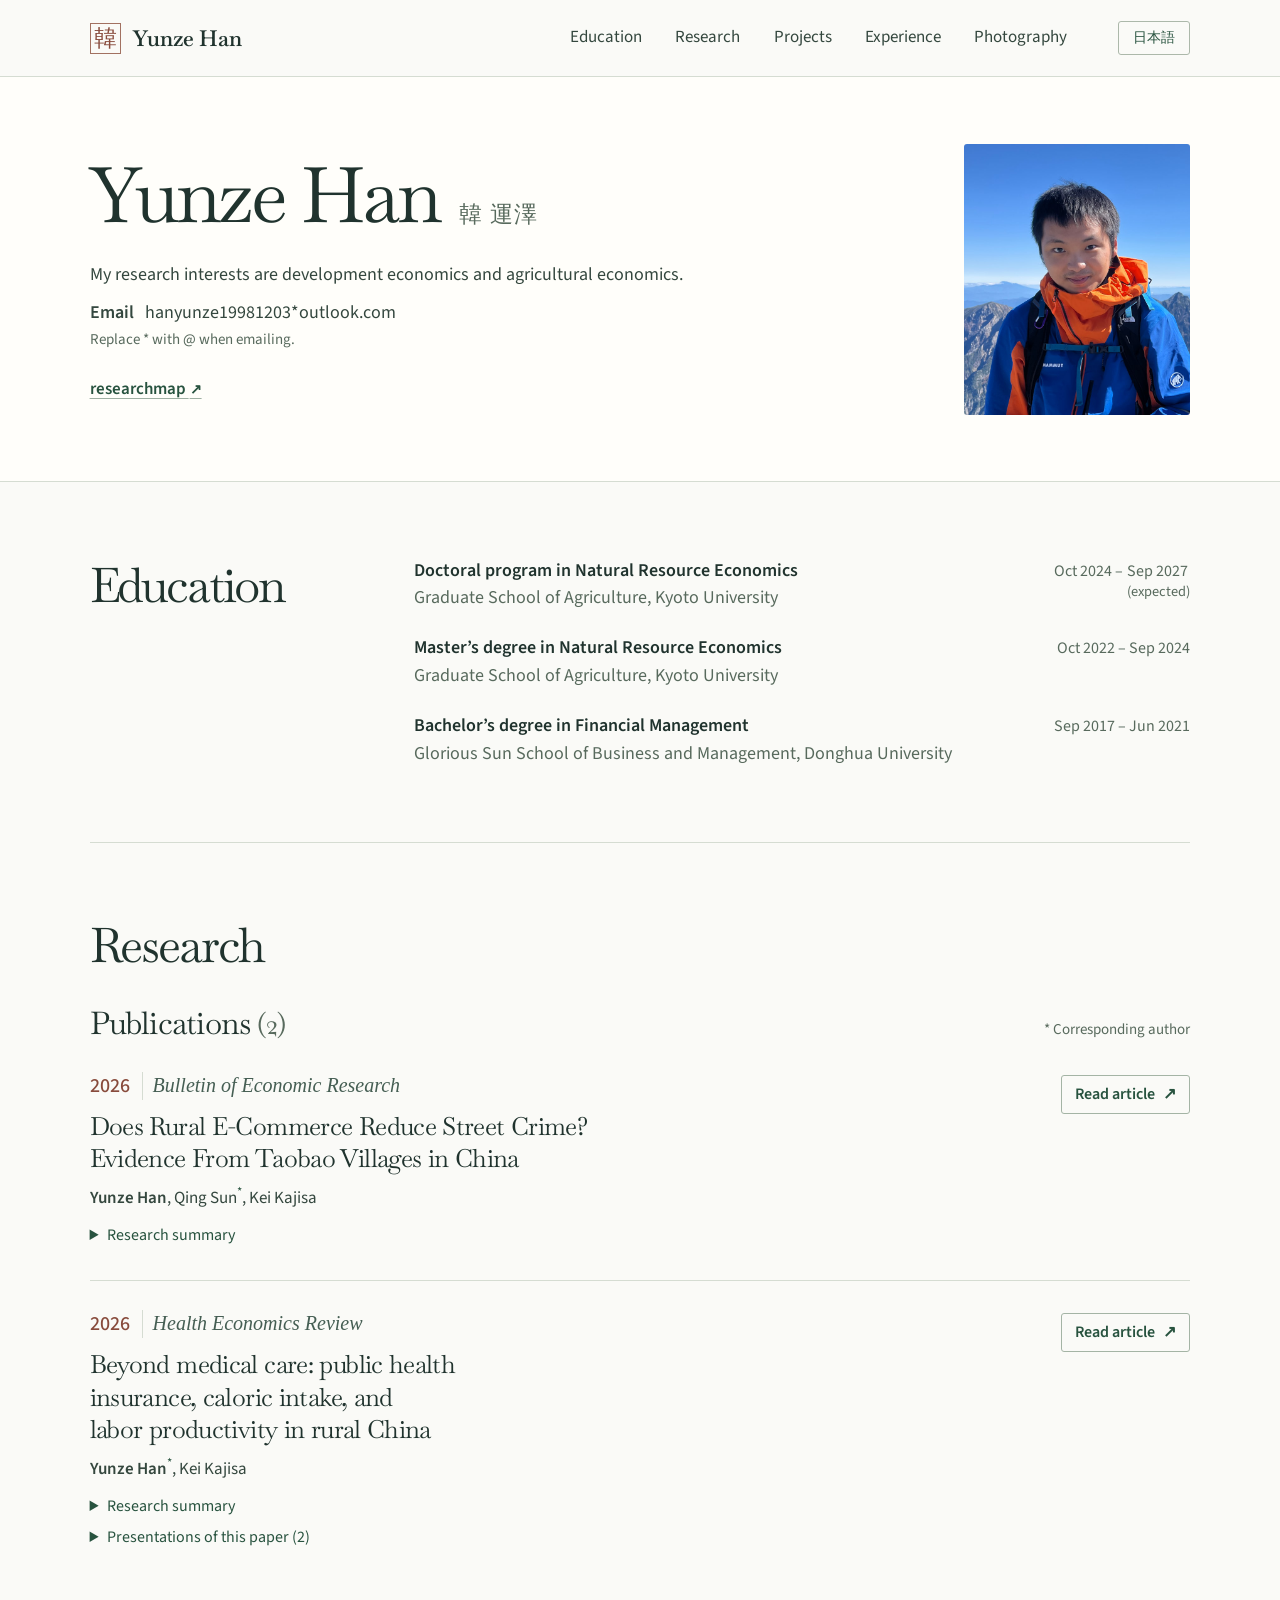
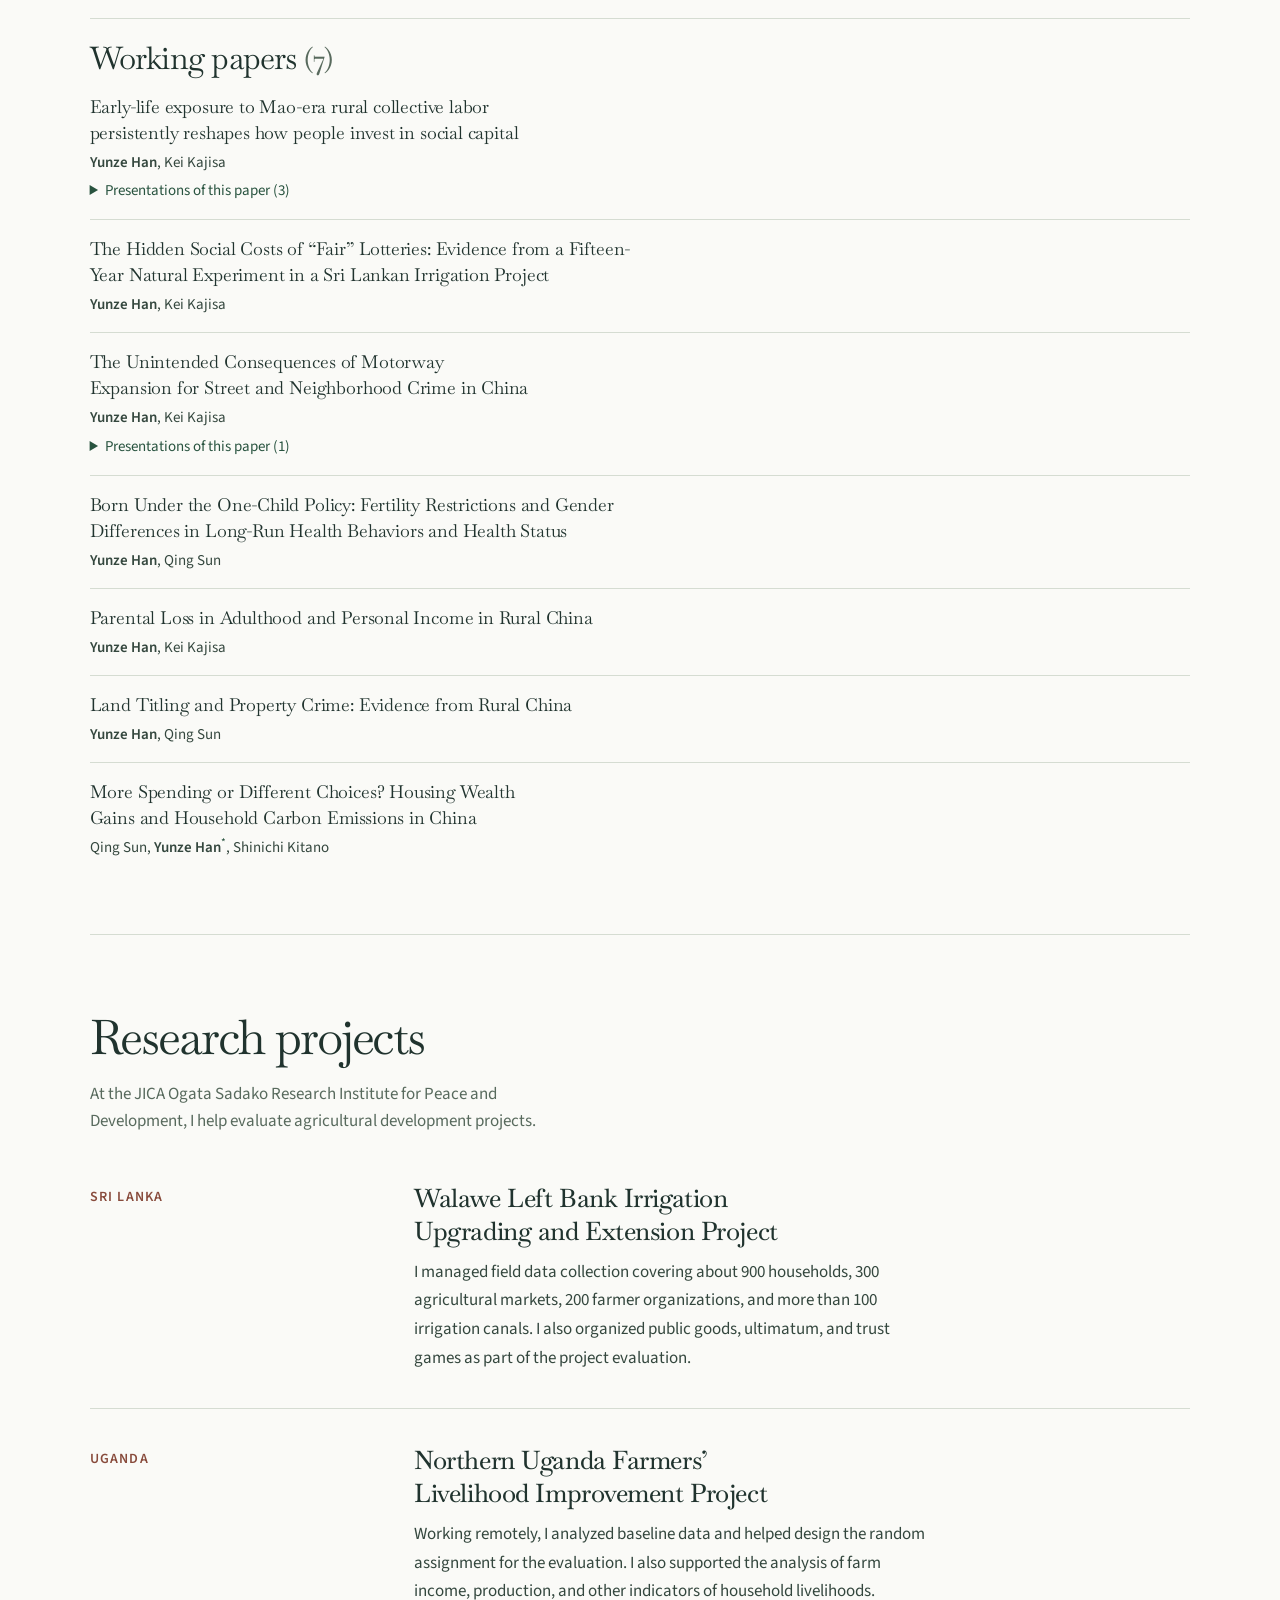
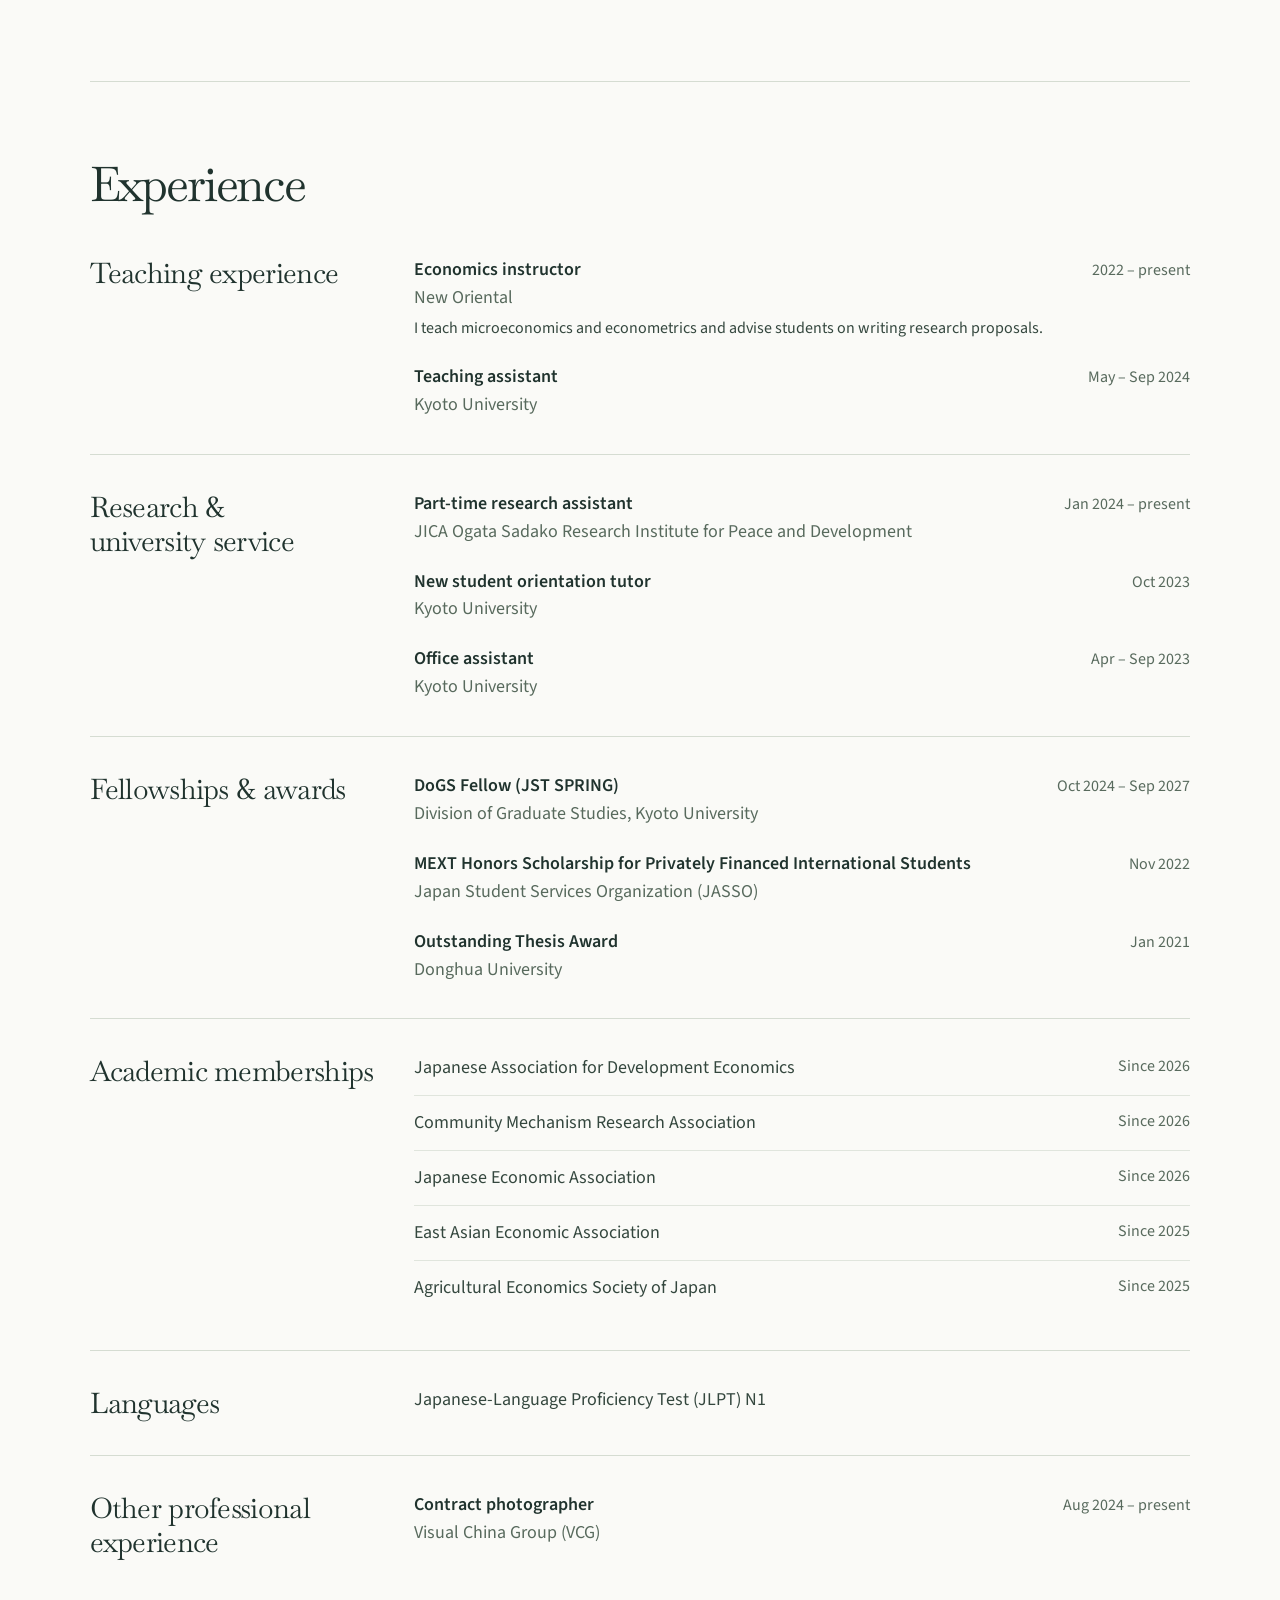
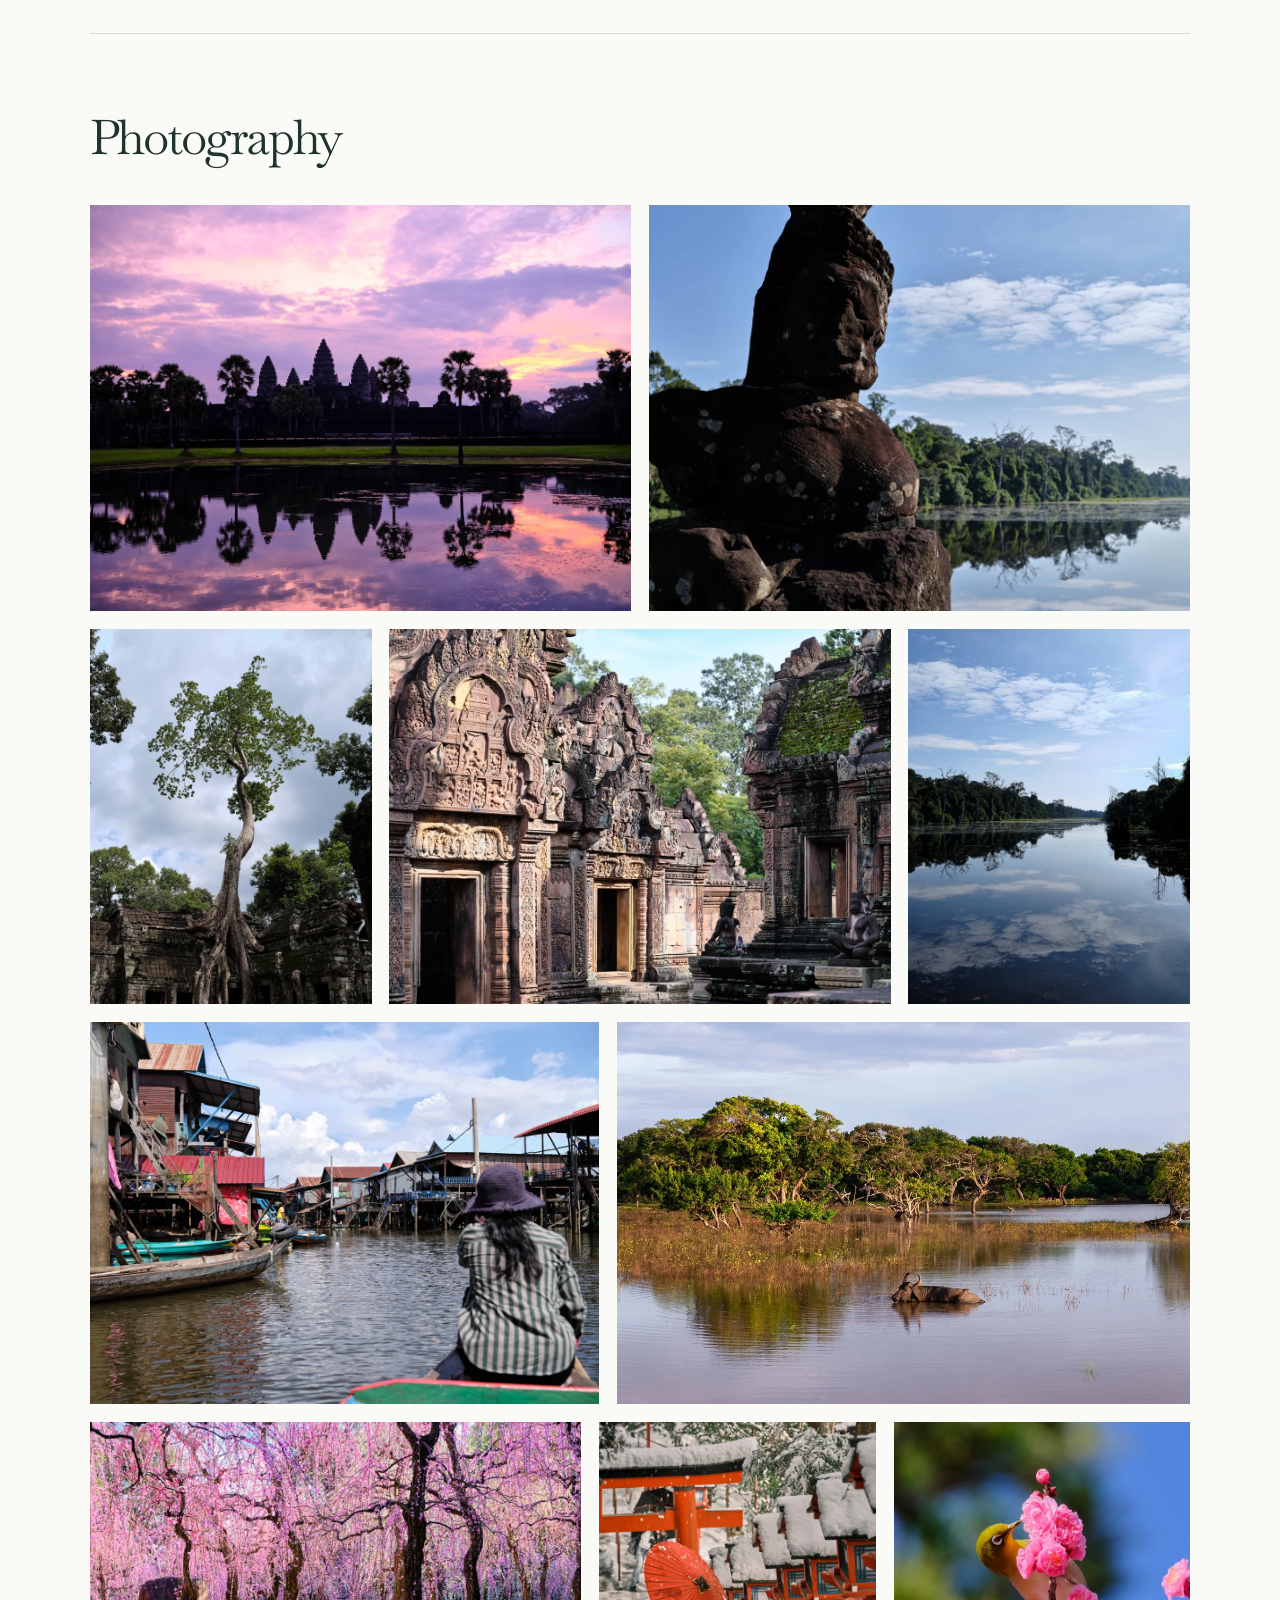
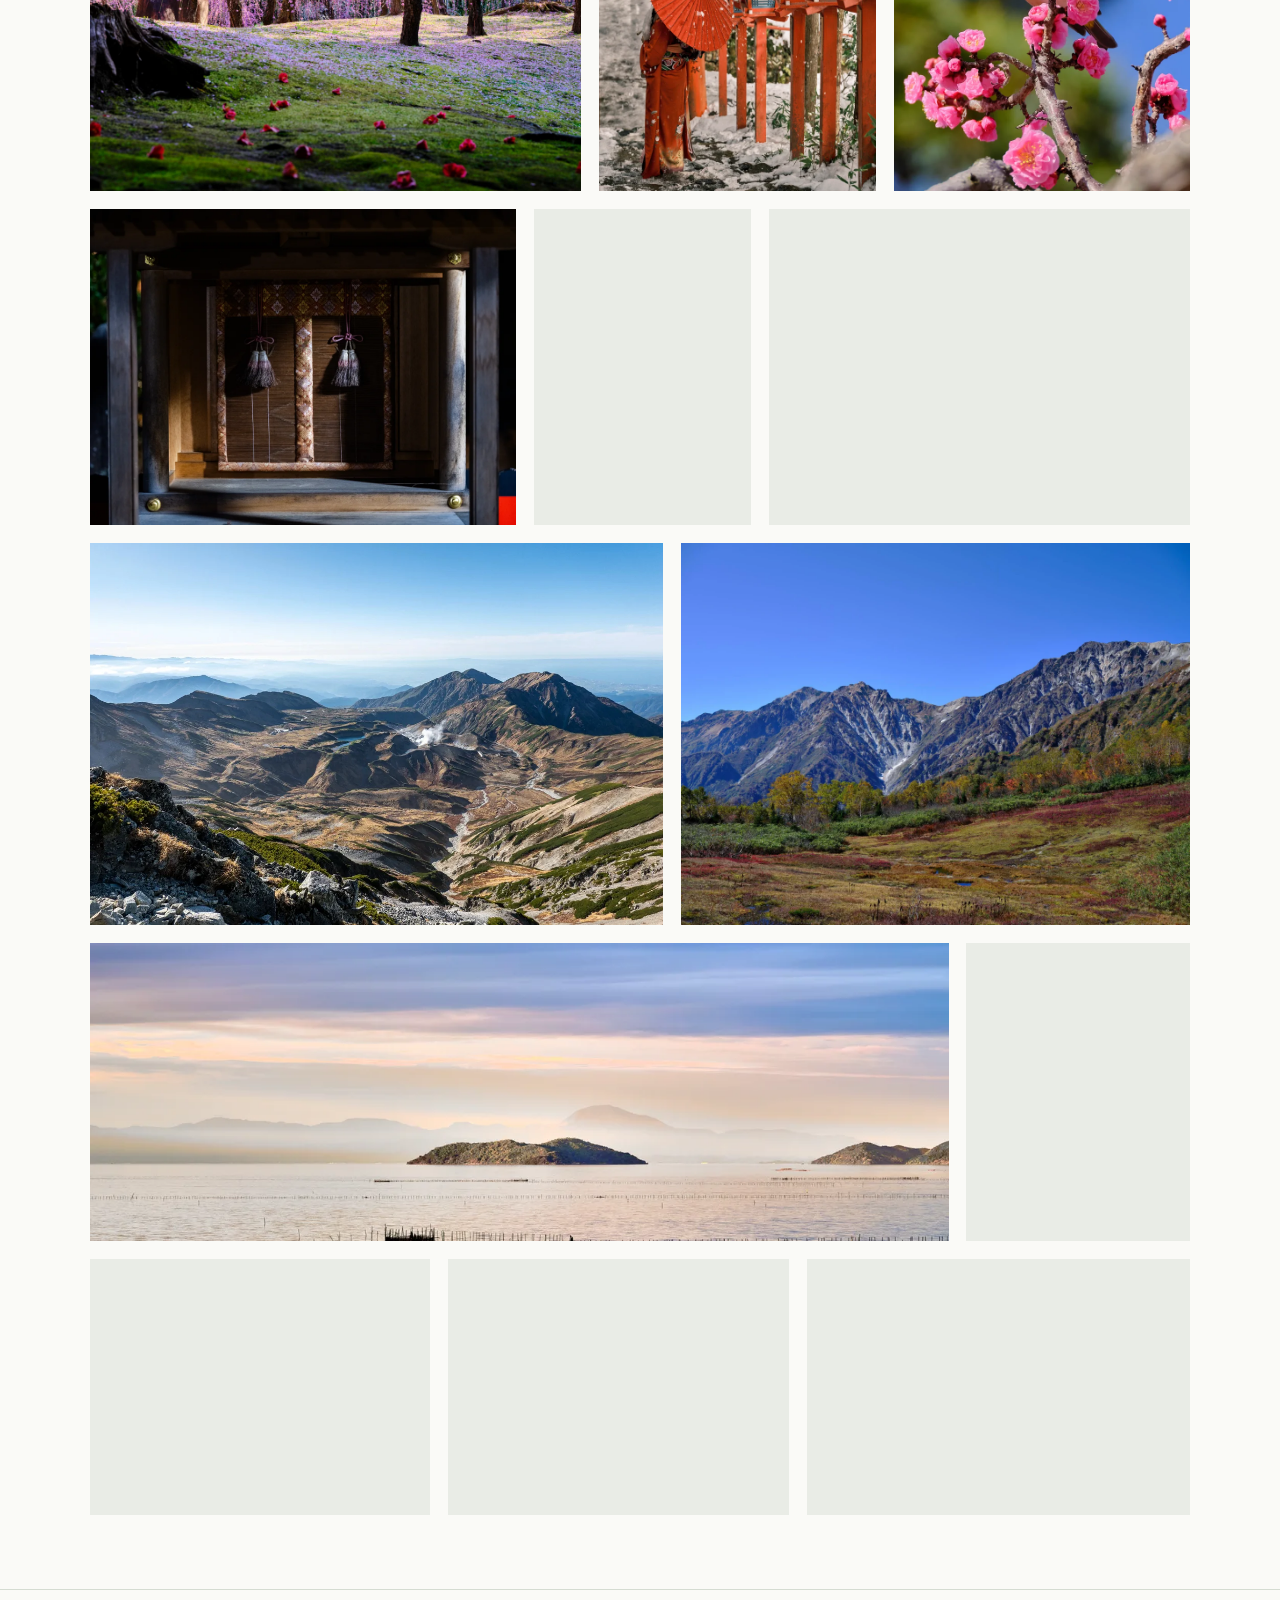
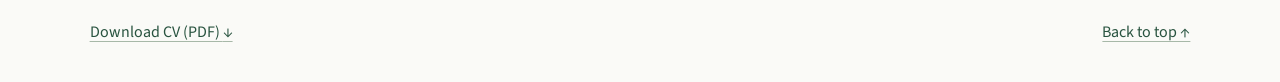
==== commit 9a938883: "Add economics teaching experience and Japanese language qualification" ====
--- a/index.html
+++ b/index.html
@@ -11,7 +11,7 @@
   <link rel="alternate" hreflang="x-default" href="index.html">
   <link rel="icon" href="assets/favicon.png?v=4ac92e21" type="image/png" sizes="128x128">
   <link rel="icon" href="favicon.ico?v=180bc102" type="image/x-icon" sizes="16x16 32x32 48x48 64x64">
-  <link rel="stylesheet" href="assets/style.css?v=c0455365">
+  <link rel="stylesheet" href="assets/style.css?v=171d6ae4">
   <script src="assets/language.js?v=ef2515bd" defer></script>
   <script src="assets/gallery.js?v=9c5ed4ba" defer></script>
   <script type="application/ld+json">{"@context": "https://schema.org", "@type": "Person", "name": "Yunze Han", "alternateName": ["韩运泽", "韓 運澤"], "affiliation": {"@type": "CollegeOrUniversity", "name": "Kyoto University"}, "sameAs": ["https://researchmap.jp/yunzehan"]}</script>
@@ -21,7 +21,7 @@
   <header class="masthead"><div class="wrap masthead-inner">
     <a class="brand" href="#top" aria-label="Yunze Han, homepage"><span class="seal" aria-hidden="true" lang="ja">韓</span><span lang="en">Yunze Han</span></a>
     <nav class="section-nav" aria-label="Main navigation"><a href="#education">Education</a><a href="#research">Research</a><a href="#projects">Projects</a><a href="#experience">Experience</a><a href="#photography">Photography</a></nav>
-    <a class="language-switch" href="ja.html?v=60b88626" hreflang="ja" lang="ja" aria-label="日本語で読む">日本語</a>
+    <a class="language-switch" href="ja.html?v=b1a0e3b3" hreflang="ja" lang="ja" aria-label="日本語で読む">日本語</a>
   </div></header>
   <main id="main">
     <section class="profile" aria-labelledby="profile-name"><div class="wrap profile-inner">
@@ -58,7 +58,7 @@
         <article class="project" id="sri-lanka"><p class="small-label">Sri Lanka</p><div><h3>Walawe Left Bank Irrigation Upgrading and Extension Project</h3><p>I managed field data collection covering about 900 households, 300 agricultural markets, 200 farmer organizations, and more than 100 irrigation canals. I also organized public goods, ultimatum, and trust games as part of the project evaluation.</p></div></article><article class="project" id="uganda"><p class="small-label">Uganda</p><div><h3>Northern Uganda Farmers’ Livelihood Improvement Project</h3><p>Working remotely, I analyzed baseline data and helped design the random assignment for the evaluation. I also supported the analysis of farm income, production, and other indicators of household livelihoods.</p></div></article>
       </section>
       <section class="page-section experience" id="experience" aria-labelledby="experience-heading">
-        <h2 id="experience-heading">Experience</h2><section class="cv-group" id="appointments" aria-labelledby="appointments-heading"><h3 id="appointments-heading">Research, teaching &amp; service</h3><div><ul class="cv-rows"><li><div><strong>Part-time research assistant</strong><span>JICA Ogata Sadako Research Institute for Peace and Development</span></div><span class="cv-date">Jan 2024 – present</span></li><li><div><strong>Teaching assistant</strong><span>Kyoto University</span></div><span class="cv-date">May – Sep 2024</span></li><li><div><strong>New student orientation tutor</strong><span>Kyoto University</span></div><span class="cv-date">Oct 2023</span></li><li><div><strong>Office assistant</strong><span>Kyoto University</span></div><span class="cv-date">Apr – Sep 2023</span></li></ul></div></section><section class="cv-group" id="awards" aria-labelledby="awards-heading"><h3 id="awards-heading">Fellowships &amp; awards</h3><div><ul class="cv-rows"><li><div><strong>DoGS Fellow (JST SPRING)</strong><span>Division of Graduate Studies, Kyoto University</span></div><span class="cv-date">Oct 2024 – Sep 2027</span></li><li><div><strong>MEXT Honors Scholarship for Privately Financed International Students</strong><span>Japan Student Services Organization (JASSO)</span></div><span class="cv-date">Nov 2022</span></li><li><div><strong>Outstanding Thesis Award</strong><span>Donghua University</span></div><span class="cv-date">Jan 2021</span></li></ul></div></section><section class="cv-group" id="memberships" aria-labelledby="memberships-heading"><h3 id="memberships-heading">Academic memberships</h3><div><ul class="memberships"><li><span>Japanese Association for Development Economics</span><span class="cv-date">Since 2026</span></li><li><span>Community Mechanism Research Association</span><span class="cv-date">Since 2026</span></li><li><span>Japanese Economic Association</span><span class="cv-date">Since 2026</span></li><li><span>East Asian Economic Association</span><span class="cv-date">Since 2025</span></li><li><span>Agricultural Economics Society of Japan</span><span class="cv-date">Since 2025</span></li></ul></div></section><section class="cv-group" id="other-experience" aria-labelledby="other-experience-heading"><h3 id="other-experience-heading">Other professional experience</h3><div><ul class="cv-rows"><li><div><strong>Contract photographer</strong><span>Visual China Group (VCG)</span></div><span class="cv-date">Aug 2024 – present</span></li></ul></div></section>
+        <h2 id="experience-heading">Experience</h2><section class="cv-group" id="teaching" aria-labelledby="teaching-heading"><h3 id="teaching-heading">Teaching experience</h3><div><ul class="cv-rows"><li><div><strong>Economics instructor</strong><span>New Oriental</span><p class="cv-detail">I teach microeconomics and econometrics and advise students on writing research proposals.</p></div><span class="cv-date">2022 – present</span></li><li><div><strong>Teaching assistant</strong><span>Kyoto University</span></div><span class="cv-date">May – Sep 2024</span></li></ul></div></section><section class="cv-group" id="appointments" aria-labelledby="appointments-heading"><h3 id="appointments-heading">Research &amp; university service</h3><div><ul class="cv-rows"><li><div><strong>Part-time research assistant</strong><span>JICA Ogata Sadako Research Institute for Peace and Development</span></div><span class="cv-date">Jan 2024 – present</span></li><li><div><strong>New student orientation tutor</strong><span>Kyoto University</span></div><span class="cv-date">Oct 2023</span></li><li><div><strong>Office assistant</strong><span>Kyoto University</span></div><span class="cv-date">Apr – Sep 2023</span></li></ul></div></section><section class="cv-group" id="awards" aria-labelledby="awards-heading"><h3 id="awards-heading">Fellowships &amp; awards</h3><div><ul class="cv-rows"><li><div><strong>DoGS Fellow (JST SPRING)</strong><span>Division of Graduate Studies, Kyoto University</span></div><span class="cv-date">Oct 2024 – Sep 2027</span></li><li><div><strong>MEXT Honors Scholarship for Privately Financed International Students</strong><span>Japan Student Services Organization (JASSO)</span></div><span class="cv-date">Nov 2022</span></li><li><div><strong>Outstanding Thesis Award</strong><span>Donghua University</span></div><span class="cv-date">Jan 2021</span></li></ul></div></section><section class="cv-group" id="memberships" aria-labelledby="memberships-heading"><h3 id="memberships-heading">Academic memberships</h3><div><ul class="memberships"><li><span>Japanese Association for Development Economics</span><span class="cv-date">Since 2026</span></li><li><span>Community Mechanism Research Association</span><span class="cv-date">Since 2026</span></li><li><span>Japanese Economic Association</span><span class="cv-date">Since 2026</span></li><li><span>East Asian Economic Association</span><span class="cv-date">Since 2025</span></li><li><span>Agricultural Economics Society of Japan</span><span class="cv-date">Since 2025</span></li></ul></div></section><section class="cv-group" id="languages" aria-labelledby="languages-heading"><h3 id="languages-heading">Languages</h3><div><p>Japanese-Language Proficiency Test (JLPT) N1</p></div></section><section class="cv-group" id="other-experience" aria-labelledby="other-experience-heading"><h3 id="other-experience-heading">Other professional experience</h3><div><ul class="cv-rows"><li><div><strong>Contract photographer</strong><span>Visual China Group (VCG)</span></div><span class="cv-date">Aug 2024 – present</span></li></ul></div></section>
       </section>
       <section class="page-section" id="photography" aria-labelledby="photography-heading">
         <h2 id="photography-heading">Photography</h2>
@@ -75,7 +75,7 @@
     </div>
   </main>
   <footer class="footer"><div class="wrap footer-inner">
-    <a href="assets/yunze-han-cv.pdf?v=469d3765" target="_blank" rel="noopener" title="Open in a new tab">Download CV (PDF) <span aria-hidden="true">↓</span></a>
+    <a href="assets/yunze-han-cv.pdf?v=8b95bbd6" target="_blank" rel="noopener" title="Open in a new tab">Download CV (PDF) <span aria-hidden="true">↓</span></a>
     <a class="back-link" href="#top">Back to top ↑</a>
   </div></footer>
 </body></html>
--- a/assets/style.css
+++ b/assets/style.css
@@ -131,6 +131,7 @@
 .cv-rows li + li { margin-top: 22px; }
 .cv-rows strong { display: block; color: var(--ink); font-weight: 600; }
 .cv-rows li div > span { display: block; color: var(--muted); }
+.cv-detail { margin-top: 4px; font-size: 16px; }
 .cv-date { flex: 0 0 auto; font-size: 16px; text-align: right; }
 .date-range { display: inline-grid; grid-template-columns: auto auto; column-gap: .25em; text-align: start; white-space: nowrap; }
 .date-range small { grid-column: 2; font-size: .9em; line-height: 1.3; }
